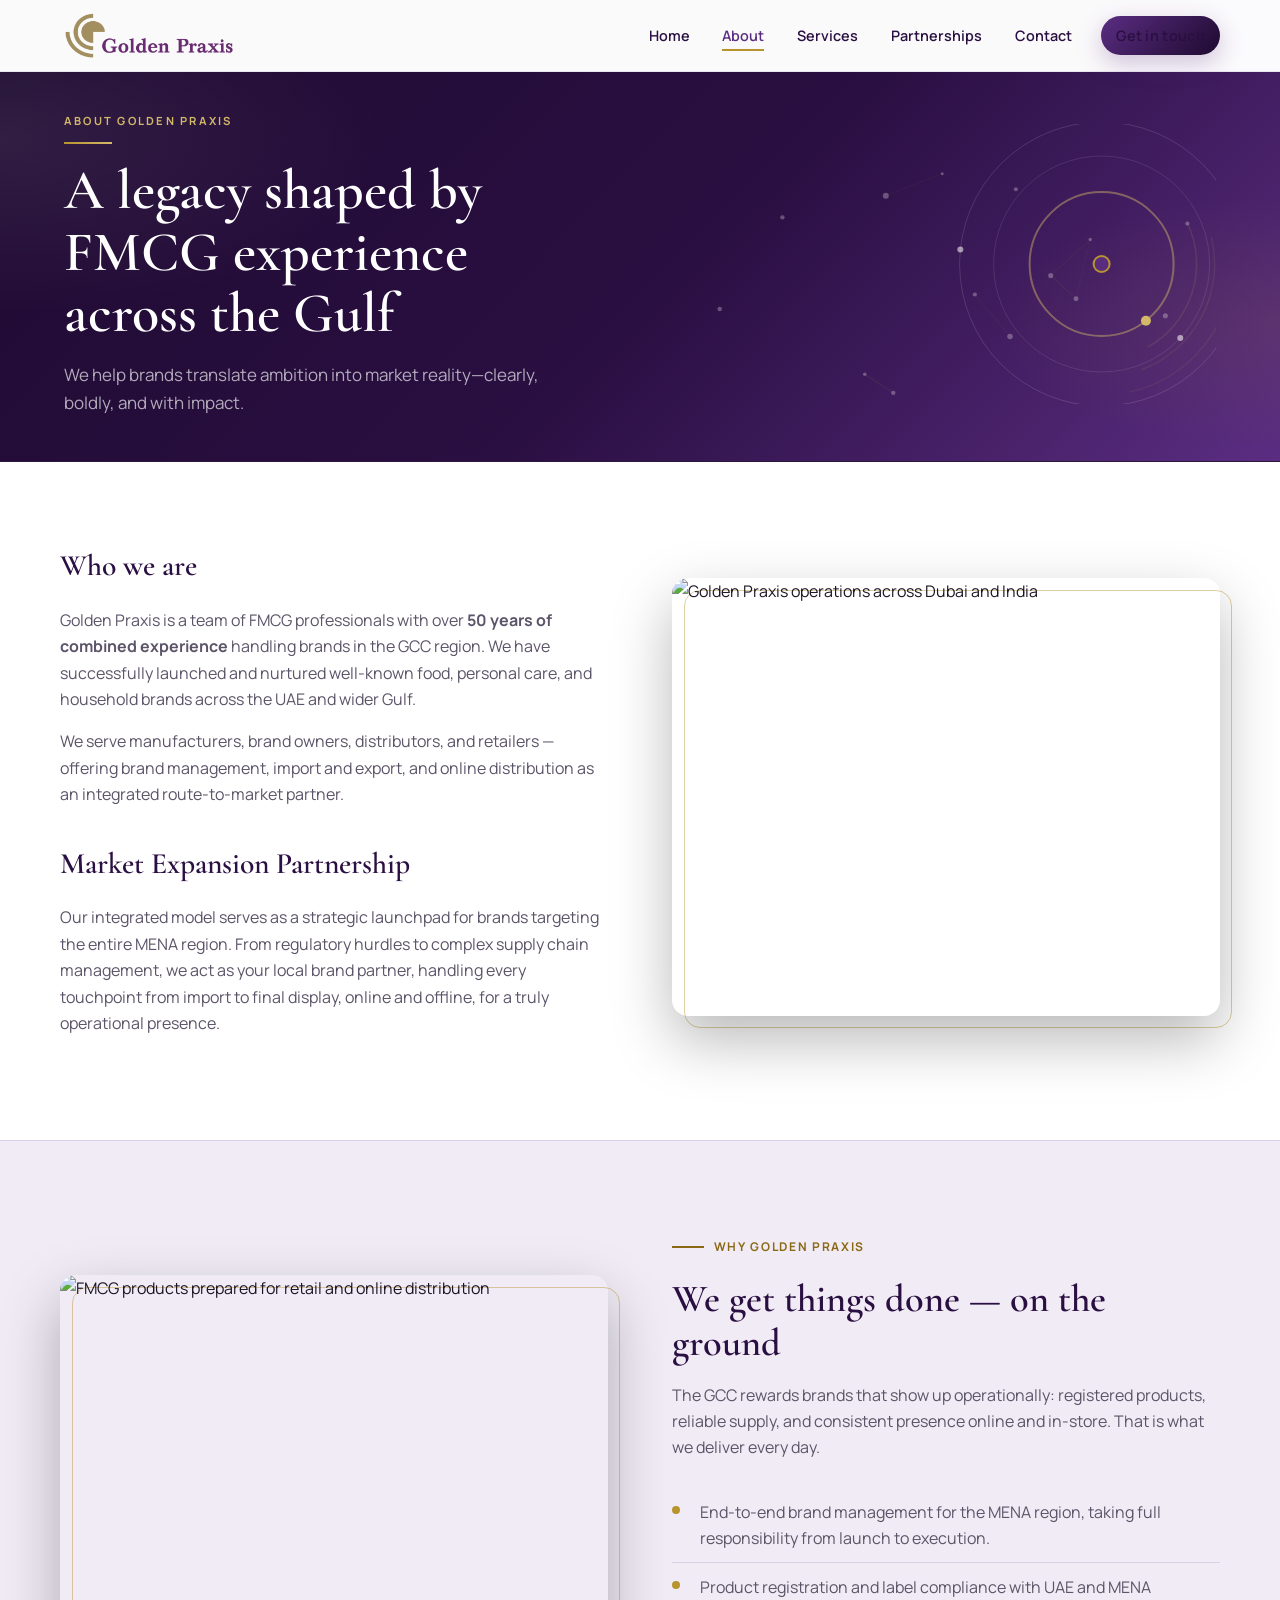
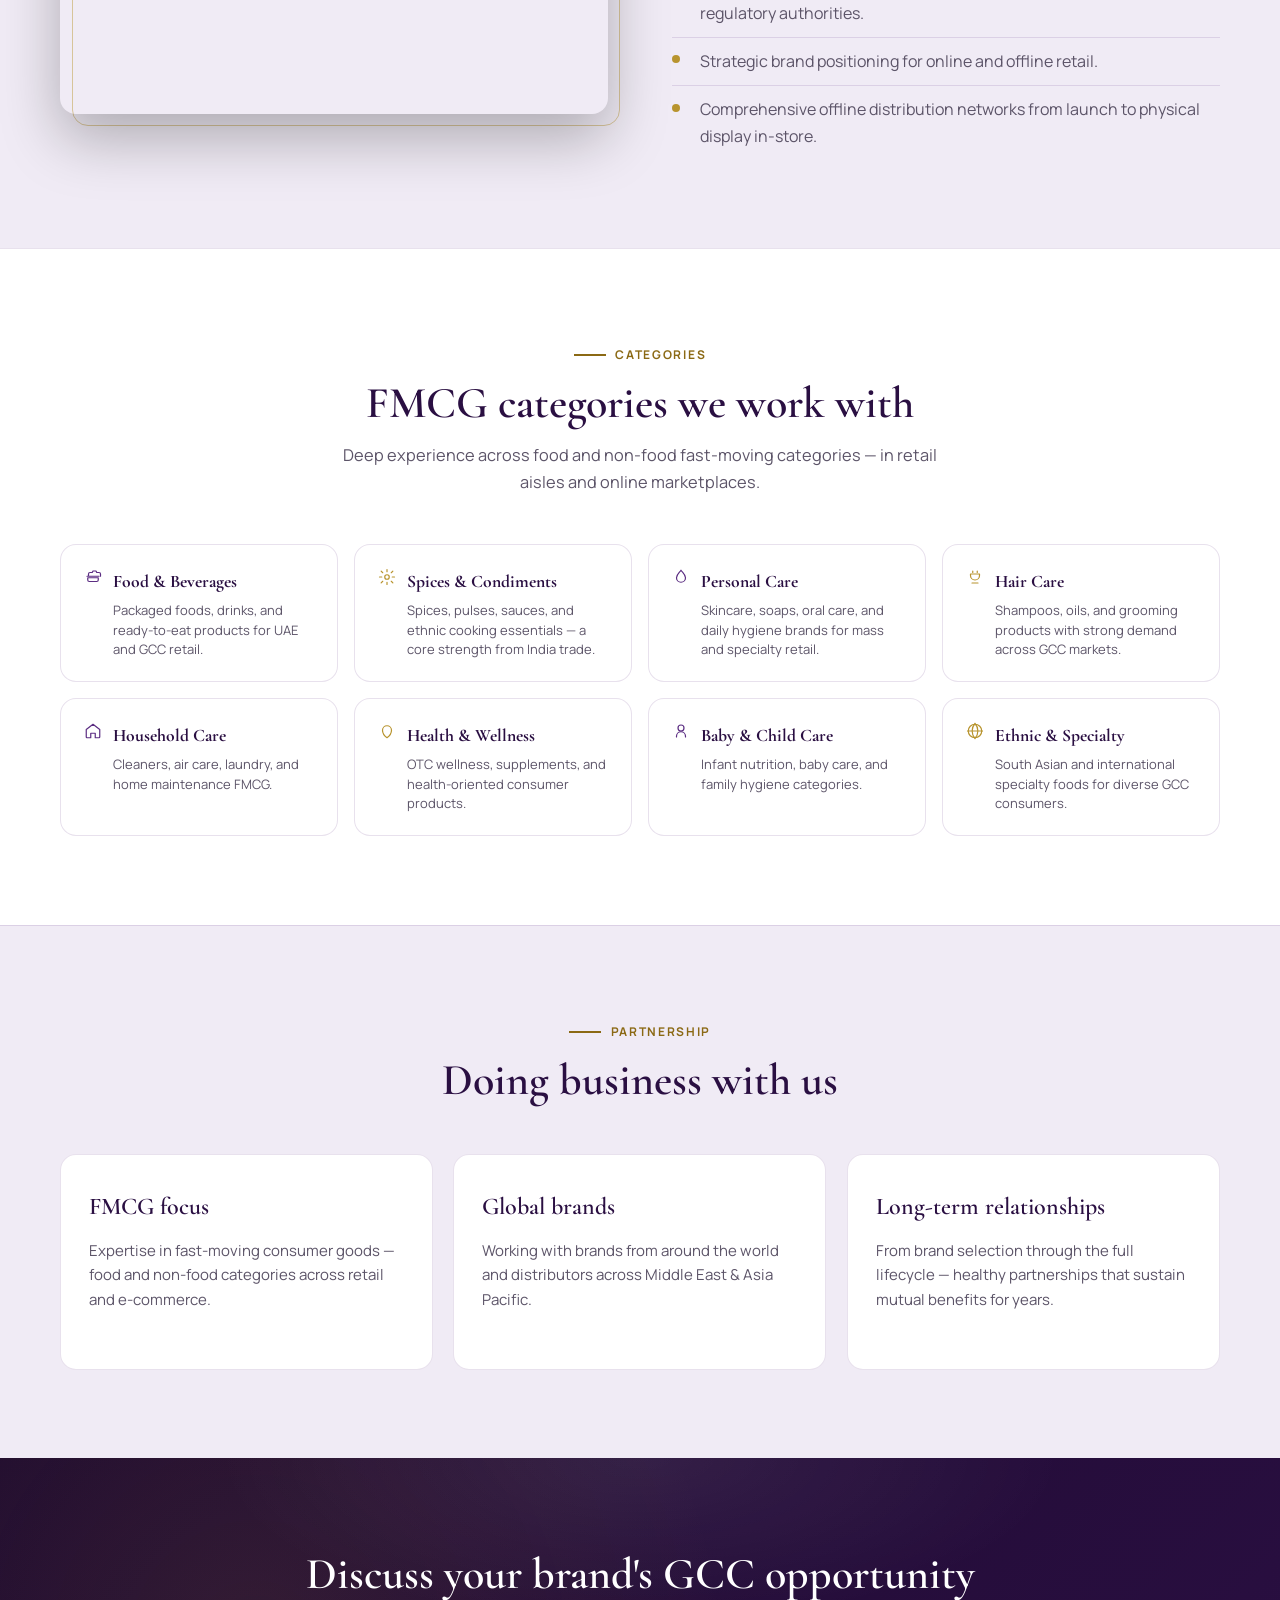
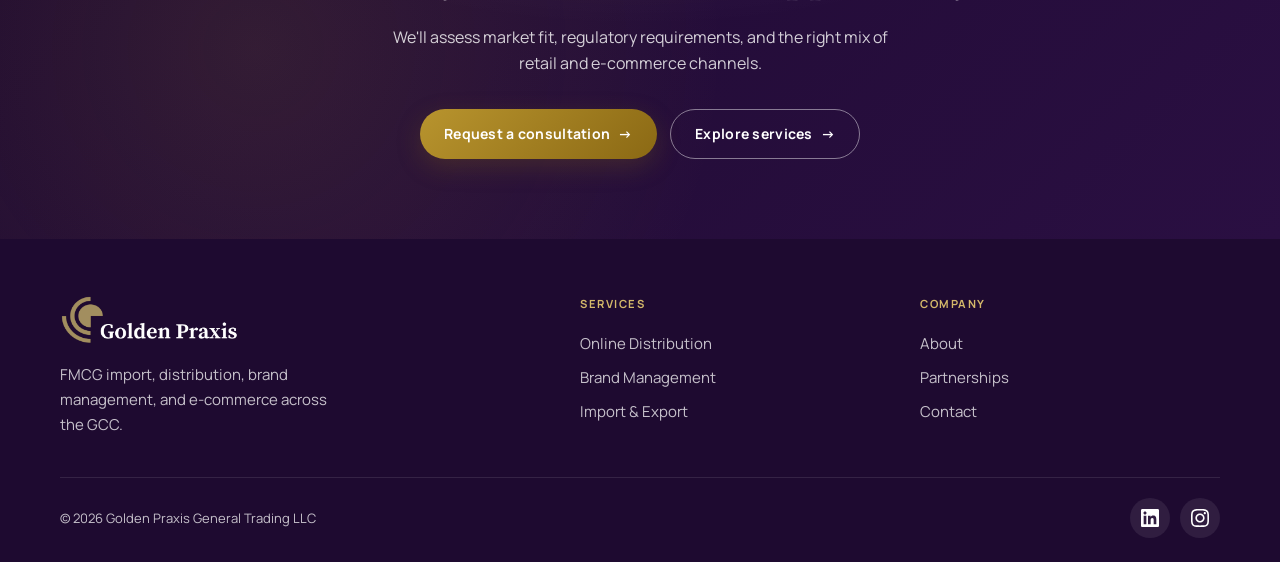
==== about.html @ ef200c8b "Initial commit" ====
<!DOCTYPE html>
<html lang="en">
<head>
  <meta charset="UTF-8">
  <meta name="viewport" content="width=device-width, initial-scale=1.0">
  <title>About | Golden Praxis Trading LLC</title>
  <meta name="description" content="Golden Praxis — 50+ years in GCC FMCG. Brand launches, distribution, and e-commerce from Dubai and Kozhikode, India.">
  <link rel="stylesheet" href="css/styles.css">
</head>
<body>

  <!-- ── Page loader ── -->
  <div id="page-loader" aria-hidden="true">
    <div class="loader-inner">
      <img src="images/solo-logo.png" alt="">
      <div class="loader-ring"></div>
      <div class="loader-ring-outer"></div>
    </div>
  </div>
  <a class="skip-link" href="#main">Skip to content</a>

  <header class="site-header">
    <div class="container header-inner">
      <a class="logo" href="index.html"><img src="images/logo-original.png" onerror="this.src='images/logo.svg'" alt="Golden Praxis" height="44" style="width:auto"></a>
      <button class="nav-toggle" aria-label="Open menu" aria-expanded="false"><span></span><span></span><span></span></button>
      <nav class="main-nav" aria-label="Main navigation">
        <ul>
          <li><a href="index.html">Home</a></li>
          <li><a href="about.html" class="active">About</a></li>
          <li class="nav-item has-dropdown">
            <a href="services.html">Services</a>
            <div class="dropdown">
              <a href="services.html#online-distribution">Online Distribution</a>
              <a href="services.html#brand-management">Brand Management</a>
              <a href="services.html#import-export">Import &amp; Export</a>
            </div>
          </li>
          <li><a href="partnerships.html">Partnerships</a></li>
          <li><a href="contact.html">Contact</a></li>
          <li class="header-cta"><a class="btn btn-primary btn-sm btn-arrow" href="contact.html">Get in touch</a></li>
        </ul>
      </nav>
    </div>
  </header>

  <main id="main">

    <!-- ── Page hero ── -->
    <section class="page-hero">
      <div class="page-hero-bg" aria-hidden="true"></div>
      <div class="page-hero-grid container">
        <div class="page-hero-inner">
          <span class="page-hero-label">About Golden Praxis</span>
          <h1>A legacy shaped by FMCG experience across the Gulf</h1>
          <p>We help brands translate ambition into market reality—clearly, boldly, and with impact.</p>
        </div>
        <div class="page-hero-visual" aria-hidden="true">
          <canvas class="page-hero-canvas" data-page-hero-canvas></canvas>
        </div>
      </div>
    </section>

    <!-- ── Who we are ── -->
    <section class="section-surface">
      <div class="container split">
        <div class="prose reveal">
          <h2>Who we are</h2>
          <p>Golden Praxis is a team of FMCG professionals with over <strong>50 years of combined experience</strong> handling brands in the GCC region. We have successfully launched and nurtured well-known food, personal care, and household brands across the UAE and wider Gulf.</p>
          <p>We serve manufacturers, brand owners, distributors, and retailers — offering brand management, import and export, and online distribution as an integrated route-to-market partner.</p>
          <h2>Market Expansion Partnership</h2>
          <p>Our integrated model serves as a strategic launchpad for brands targeting the entire MENA region. From regulatory hurdles to complex supply chain management, we act as your local brand partner, handling every touchpoint from import to final display, online and offline, for a truly operational presence.</p>
        </div>
        <div class="feature-visual reveal reveal-delay-1">
          <img src="https://images.unsplash.com/photo-1497366216548-37526070297c?w=900&q=80" alt="Golden Praxis operations across Dubai and India">
        </div>
      </div>
    </section>

    <!-- ── Why us ── -->
    <section class="section-muted">
      <div class="container split">
        <div class="feature-visual reveal">
          <img src="https://images.unsplash.com/photo-1553413077-190dd305871c?w=900&q=80" alt="FMCG products prepared for retail and online distribution">
        </div>
        <div class="reveal reveal-delay-1">
          <span class="eyebrow">Why Golden Praxis</span>
          <h2 class="section-title-inline">We get things done — on the ground</h2>
          <p class="section-lead">The GCC rewards brands that show up operationally: registered products, reliable supply, and consistent presence online and in-store. That is what we deliver every day.</p>
          <ul class="feature-list">
            <li>End-to-end brand management for the MENA region, taking full responsibility from launch to execution.</li>
            <li>Product registration and label compliance with UAE and MENA regulatory authorities.</li>
            <li>Strategic brand positioning for online and offline retail.</li>
            <li>Comprehensive offline distribution networks from launch to physical display in-store.</li>
          </ul>
        </div>
      </div>
    </section>

    <!-- ── Categories ── -->
    <section class="section-surface">
      <div class="container">
        <div class="section-head centered reveal">
          <span class="eyebrow">Categories</span>
          <h2>FMCG categories we work with</h2>
          <p>Deep experience across food and non-food fast-moving categories — in retail aisles and online marketplaces.</p>
        </div>
        <div class="categories-grid">
          <article class="category-card reveal reveal-delay-1">
            <div class="category-icon" aria-hidden="true">
              <svg viewBox="0 0 24 24"><path d="M4 11h16M6 11V8a2 2 0 012-2h3l1-2h4l1 2h3a2 2 0 012 2v3M7 18h10a2 2 0 002-2v-3H5v3a2 2 0 002 2z"/></svg>
            </div>
            <h3>Food &amp; Beverages</h3>
            <p>Packaged foods, drinks, and ready-to-eat products for UAE and GCC retail.</p>
          </article>
          <article class="category-card reveal reveal-delay-1">
            <div class="category-icon" aria-hidden="true">
              <svg viewBox="0 0 24 24"><circle cx="12" cy="12" r="3"/><path d="M12 2v3M12 19v3M4.2 4.2l2.1 2.1M17.7 17.7l2.1 2.1M2 12h3M19 12h3M4.2 19.8l2.1-2.1M17.7 6.3l2.1-2.1"/></svg>
            </div>
            <h3>Spices &amp; Condiments</h3>
            <p>Spices, pulses, sauces, and ethnic cooking essentials — a core strength from India trade.</p>
          </article>
          <article class="category-card reveal reveal-delay-2">
            <div class="category-icon" aria-hidden="true">
              <svg viewBox="0 0 24 24"><path d="M12 3c-3 4-6 6-6 10a6 6 0 0012 0c0-4-3-6-6-10z"/></svg>
            </div>
            <h3>Personal Care</h3>
            <p>Skincare, soaps, oral care, and daily hygiene brands for mass and specialty retail.</p>
          </article>
          <article class="category-card reveal reveal-delay-2">
            <div class="category-icon" aria-hidden="true">
              <svg viewBox="0 0 24 24"><path d="M6 8h12v2a6 6 0 01-12 0V8zM9 6V4M15 6V4M8 20h8"/></svg>
            </div>
            <h3>Hair Care</h3>
            <p>Shampoos, oils, and grooming products with strong demand across GCC markets.</p>
          </article>
          <article class="category-card reveal reveal-delay-3">
            <div class="category-icon" aria-hidden="true">
              <svg viewBox="0 0 24 24"><path d="M3 10l9-7 9 7v10a1 1 0 01-1 1h-5v-6H9v6H4a1 1 0 01-1-1V10z"/></svg>
            </div>
            <h3>Household Care</h3>
            <p>Cleaners, air care, laundry, and home maintenance FMCG.</p>
          </article>
          <article class="category-card reveal reveal-delay-3">
            <div class="category-icon" aria-hidden="true">
              <svg viewBox="0 0 24 24"><path d="M12 21s-6-4.35-6-10a6 6 0 1112 0c0 5.65-6 10-6 10z"/></svg>
            </div>
            <h3>Health &amp; Wellness</h3>
            <p>OTC wellness, supplements, and health-oriented consumer products.</p>
          </article>
          <article class="category-card reveal">
            <div class="category-icon" aria-hidden="true">
              <svg viewBox="0 0 24 24"><circle cx="12" cy="8" r="4"/><path d="M6 20v-1a6 6 0 0112 0v1"/></svg>
            </div>
            <h3>Baby &amp; Child Care</h3>
            <p>Infant nutrition, baby care, and family hygiene categories.</p>
          </article>
          <article class="category-card reveal">
            <div class="category-icon" aria-hidden="true">
              <svg viewBox="0 0 24 24"><circle cx="12" cy="12" r="9"/><path d="M2 12h20M12 2a15 15 0 010 20M12 2a15 15 0 000 20"/></svg>
            </div>
            <h3>Ethnic &amp; Specialty</h3>
            <p>South Asian and international specialty foods for diverse GCC consumers.</p>
          </article>
        </div>
      </div>
    </section>

    <!-- ── Doing business with us ── -->
    <section class="section-muted">
      <div class="container">
        <div class="section-head centered reveal">
          <span class="eyebrow">Partnership</span>
          <h2>Doing business with us</h2>
        </div>
        <div class="services-grid">
          <article class="service-card reveal reveal-delay-1">
            <h3>FMCG focus</h3>
            <p>Expertise in fast-moving consumer goods — food and non-food categories across retail and e-commerce.</p>
          </article>
          <article class="service-card reveal reveal-delay-2">
            <h3>Global brands</h3>
            <p>Working with brands from around the world and distributors across Middle East &amp; Asia Pacific.</p>
          </article>
          <article class="service-card reveal reveal-delay-3">
            <h3>Long-term relationships</h3>
            <p>From brand selection through the full lifecycle — healthy partnerships that sustain mutual benefits for years.</p>
          </article>
        </div>
      </div>
    </section>

    <!-- ── CTA ── -->
    <section class="cta-band">
      <div class="container">
        <h2 class="reveal">Discuss your brand's GCC opportunity</h2>
        <p class="reveal reveal-delay-1">We'll assess market fit, regulatory requirements, and the right mix of retail and e-commerce channels.</p>
        <div class="cta-actions reveal reveal-delay-2">
          <a class="btn btn-gold btn-arrow" href="contact.html">Request a consultation</a>
          <a class="btn btn-outline-light btn-arrow" href="services.html">Explore services</a>
        </div>
      </div>
    </section>

  </main>

  <footer class="site-footer">
    <div class="container">
      <div class="footer-grid">
        <div class="footer-brand">
          <a class="logo" href="index.html"><img src="images/logo-original-2.png" alt="Golden Praxis" style="height:52px;width:auto"></a>
          <p>FMCG import, distribution, brand management, and e-commerce across the GCC.</p>
        </div>
        <div>
          <h4>Services</h4>
          <ul>
            <li><a href="services.html#online-distribution">Online Distribution</a></li>
            <li><a href="services.html#brand-management">Brand Management</a></li>
            <li><a href="services.html#import-export">Import &amp; Export</a></li>
          </ul>
        </div>
        <div>
          <h4>Company</h4>
          <ul>
            <li><a href="about.html">About</a></li>
            <li><a href="partnerships.html">Partnerships</a></li>
            <li><a href="contact.html">Contact</a></li>
          </ul>
        </div>
      </div>
      <div class="footer-bottom">
        <span>© 2026 Golden Praxis General Trading LLC</span>
        <div class="social-icons">
          <a href="https://www.linkedin.com/company/golden-praxis/ " target="_blank" rel="noopener noreferrer" aria-label="LinkedIn"><svg viewBox="0 0 24 24" aria-hidden="true"><path d="M20.447 20.452h-3.554v-5.569c0-1.328-.027-3.037-1.852-3.037-1.853 0-2.136 1.445-2.136 2.939v5.667H9.351V9h3.414v1.561h.046c.477-.9 1.637-1.85 3.37-1.85 3.601 0 4.267 2.37 4.267 5.455v6.286zM5.337 7.433c-1.144 0-2.063-.926-2.063-2.065 0-1.138.92-2.063 2.063-2.063 1.14 0 2.064.925 2.064 2.063 0 1.139-.925 2.065-2.064 2.065zm1.782 13.019H3.555V9h3.564v11.452zM22.225 0H1.771C.792 0 0 .774 0 1.729v20.542C0 23.227.792 24 1.771 24h20.451C23.2 24 24 23.227 24 22.271V1.729C24 .774 23.2 0 22.222 0h.003z"/></svg></a>
          <a href="https://www.instagram.com/goldenpraxisuae/" target="_blank" rel="noopener noreferrer" aria-label="Instagram"><svg viewBox="0 0 24 24" aria-hidden="true"><path d="M12 2.163c3.204 0 3.584.012 4.85.07 3.252.148 4.771 1.691 4.919 4.919.058 1.265.069 1.645.069 4.849 0 3.205-.012 3.584-.069 4.849-.149 3.225-1.664 4.771-4.919 4.919-1.266.058-1.644.07-4.85.07-3.204 0-3.584-.012-4.849-.07-3.26-.149-4.771-1.699-4.919-4.92-.058-1.265-.07-1.644-.07-4.849 0-3.204.013-3.583.07-4.849.149-3.227 1.664-4.771 4.919-4.919 1.266-.057 1.645-.069 4.849-.069zm0-2.163c-3.259 0-3.667.014-4.947.072-4.358.2-6.78 2.618-6.98 6.98-.059 1.281-.073 1.689-.073 4.948 0 3.259.014 3.668.072 4.948.2 4.358 2.618 6.78 6.98 6.98 1.281.058 1.689.072 4.948.072 3.259 0 3.668-.014 4.948-.072 4.354-.2 6.782-2.618 6.979-6.98.059-1.28.073-1.689.073-4.948 0-3.259-.014-3.667-.072-4.947-.196-4.354-2.617-6.78-6.979-6.98-1.281-.059-1.69-.073-4.949-.073zm0 5.838c-3.403 0-6.162 2.759-6.162 6.162s2.759 6.163 6.162 6.163 6.162-2.759 6.162-6.163c0-3.403-2.759-6.162-6.162-6.162zm0 10.162c-2.209 0-4-1.79-4-4 0-2.209 1.791-4 4-4s4 1.791 4 4c0 2.21-1.791 4-4 4zm6.406-11.845c-.796 0-1.441.645-1.441 1.44s.645 1.44 1.441 1.44c.795 0 1.439-.645 1.439-1.44s-.644-1.44-1.439-1.44z"/></svg></a>
        </div>
      </div>
    </div>
  </footer>

  <a class="fab-top" href="#" aria-label="Back to top">↑</a>
  <script src="js/main.js"></script>
  <script src="js/page-hero-canvas.js"></script>
  <script src="js/scroll-fx.js"></script>
  <script>
    window.addEventListener("load", function () {
      document.getElementById("page-loader").classList.add("loaded");
    });
  </script>
</body>
</html>
---- css/styles.css ----
@import url("https://fonts.googleapis.com/css2?family=Cormorant+Garamond:ital,wght@0,500;0,600;0,700;1,500&family=Manrope:wght@400;500;600;700&display=swap");

/* ── Page loader ── */
#page-loader {
  position: fixed;
  inset: 0;
  z-index: 9999;
  background: var(--purple-deep, #1e0a30);
  display: flex;
  align-items: center;
  justify-content: center;
  transition: opacity 0.45s ease, visibility 0.45s ease;
}

#page-loader.loaded {
  opacity: 0;
  visibility: hidden;
  pointer-events: none;
}

.loader-inner {
  position: relative;
  width: 96px;
  height: 96px;
  display: flex;
  align-items: center;
  justify-content: center;
}

.loader-inner img {
  width: 52px;
  height: 52px;
  object-fit: contain;
}

.loader-ring {
  position: absolute;
  inset: 0;
  border-radius: 50%;
  border: 2.5px solid transparent;
  border-top-color: #d4b86a;
  border-right-color: rgba(212, 184, 106, 0.35);
  animation: loader-spin 0.9s linear infinite;
}

.loader-ring-outer {
  position: absolute;
  inset: -10px;
  border-radius: 50%;
  border: 1.5px solid transparent;
  border-top-color: rgba(212, 184, 106, 0.25);
  animation: loader-spin 1.6s linear infinite reverse;
}

@keyframes loader-spin {
  to { transform: rotate(360deg); }
}

@media (prefers-reduced-motion: reduce) {
  .loader-ring,
  .loader-ring-outer { animation: none; }
}

:root {
  --purple-deep: #1e0a30;
  --purple-dark: #2a0f42;
  --purple: #5b2d82;
  --purple-mid: #72499a;
  --purple-soft: #9b7bb8;
  --purple-muted: #ebe4f2;
  --gold-dark: #8b6914;
  --gold: #b8942e;
  --gold-light: #d4b86a;
  --gold-pale: #f5ecd4;
  --surface: #ffffff;
  --surface-muted: #f0ebf5;
  --surface-soft: #faf8fc;
  --ink: #1c1524;
  --ink-muted: #5c5468;
  --white: #ffffff;
  --on-dark: rgba(255, 255, 255, 0.92);
  --on-dark-muted: rgba(255, 255, 255, 0.65);
  --border: rgba(91, 45, 130, 0.14);
  --border-dark: rgba(255, 255, 255, 0.1);
  --shadow: 0 24px 60px rgba(0, 0, 0, 0.28);
  --shadow-soft: 0 8px 30px rgba(0, 0, 0, 0.12);
  --radius: 16px;
  --radius-sm: 10px;
  --max: 1160px;
  --font-body: "Manrope", system-ui, sans-serif;
  --font-display: "Cormorant Garamond", Georgia, serif;
  --ease: cubic-bezier(0.22, 1, 0.36, 1);
  --header-h: 72px;
}

*,
*::before,
*::after {
  box-sizing: border-box;
}

html {
  scroll-behavior: smooth;
  overflow-x: hidden;
}

body {
  margin: 0;
  font-family: var(--font-body);
  color: var(--on-dark);
  line-height: 1.65;
  background: var(--purple-deep);
  -webkit-font-smoothing: antialiased;
  overflow-x: hidden;
}

img {
  max-width: 100%;
  display: block;
}

a {
  color: inherit;
  text-decoration: none;
}

.container {
  width: min(100% - 2.5rem, var(--max));
  margin-inline: auto;
}

.skip-link {
  position: absolute;
  left: -9999px;
  top: 0;
  background: var(--purple);
  color: var(--white);
  padding: 0.75rem 1rem;
  z-index: 9999;
}

.skip-link:focus {
  left: 1rem;
  top: 1rem;
}

/* ── Header — solid white at top, frosted glass once scrolled ── */
.site-header {
  position: fixed;
  top: 0;
  left: 0;
  right: 0;
  z-index: 200;
  height: var(--header-h);
  background: rgba(255, 255, 255, 0.98);
  border-bottom: 1px solid rgba(91, 45, 130, 0.1);
  transition: background 0.4s var(--ease), box-shadow 0.4s var(--ease),
              backdrop-filter 0.4s var(--ease), border-color 0.4s;
}

.site-header.scrolled {
  background: rgba(255, 255, 255, 0.62);
  backdrop-filter: blur(22px);
  -webkit-backdrop-filter: blur(22px);
  box-shadow: 0 4px 28px rgba(30, 10, 48, 0.07);
  border-bottom-color: rgba(91, 45, 130, 0.13);
}

.header-inner {
  height: 100%;
  display: flex;
  align-items: center;
  justify-content: space-between;
  gap: 1rem;
}

.logo img {
  height: 100px;
  width: auto;
  display: block;
  object-fit: contain;
}

.nav-toggle {
  display: none;
  background: none;
  border: none;
  cursor: pointer;
  padding: 0.5rem;
  color: var(--purple-dark);
}

.nav-toggle span {
  display: block;
  width: 22px;
  height: 2px;
  background: currentColor;
  margin: 5px 0;
  transition: transform 0.3s var(--ease), opacity 0.3s;
}

.main-nav ul {
  list-style: none;
  margin: 0;
  padding: 0;
  display: flex;
  align-items: center;
  gap: 0.15rem;
}

.main-nav a {
  display: block;
  padding: 0.5rem 0.95rem;
  font-size: 0.9rem;
  font-weight: 600;
  color: var(--purple-dark);
  position: relative;
  transition: color 0.25s;
}

.main-nav a::after {
  content: "";
  position: absolute;
  left: 0.95rem;
  right: 0.95rem;
  bottom: 0.25rem;
  height: 2px;
  background: var(--gold);
  transform: scaleX(0);
  transform-origin: left;
  transition: transform 0.35s var(--ease);
}

.main-nav a:hover,
.main-nav a.active {
  color: var(--purple);
}

.main-nav a:hover::after,
.main-nav a.active::after {
  transform: scaleX(1);
}

.nav-item {
  position: relative;
}

.nav-item.has-dropdown > a::after {
  display: none;
}

.dropdown {
  position: absolute;
  top: calc(100% + 8px);
  left: 0;
  min-width: 220px;
  background: var(--purple-dark);
  border: 1px solid var(--border-dark);
  border-radius: var(--radius-sm);
  box-shadow: var(--shadow);
  padding: 0.5rem;
  opacity: 0;
  visibility: hidden;
  transform: translateY(8px);
  transition: opacity 0.3s var(--ease), transform 0.3s var(--ease), visibility 0.3s;
}

.nav-item:hover .dropdown,
.nav-item:focus-within .dropdown {
  opacity: 1;
  visibility: visible;
  transform: translateY(0);
}

.dropdown a {
  border-radius: 8px;
  padding: 0.65rem 0.85rem;
  color: var(--on-dark-muted);
}

.dropdown a:hover {
  color: var(--white);
  background: rgba(255, 255, 255, 0.06);
}

.dropdown a::after {
  display: none;
}

.header-cta {
  margin-left: 0.75rem;
}

/* ── Buttons ── */
.btn {
  display: inline-flex;
  align-items: center;
  justify-content: center;
  gap: 0.5rem;
  padding: 0.8rem 1.5rem;
  border-radius: 999px;
  font-family: var(--font-body);
  font-weight: 700;
  font-size: 0.875rem;
  letter-spacing: 0.02em;
  border: none;
  cursor: pointer;
  transition: transform 0.3s var(--ease), box-shadow 0.3s, background 0.3s;
}

.btn:hover {
  transform: translateY(-2px);
}

.btn-primary {
  background: linear-gradient(135deg, var(--purple) 0%, var(--purple-deep) 100%);
  color: var(--white);
  box-shadow: 0 8px 24px rgba(91, 45, 130, 0.28);
}

.btn-primary:hover {
  box-shadow: 0 12px 32px rgba(91, 45, 130, 0.35);
  color: var(--white);
}

.btn-outline {
  background: transparent;
  color: var(--white);
  border: 1.5px solid rgba(255, 255, 255, 0.35);
}

.btn-outline:hover {
  border-color: var(--gold-light);
  color: var(--gold-light);
  background: rgba(255, 255, 255, 0.06);
}

.btn-gold {
  background: linear-gradient(135deg, var(--gold) 0%, var(--gold-dark) 100%);
  color: var(--white);
  box-shadow: 0 8px 24px rgba(139, 105, 20, 0.25);
}

.btn-gold:hover {
  color: var(--white);
}

.btn-outline-light {
  background: transparent;
  color: var(--white);
  border: 1.5px solid rgba(255, 255, 255, 0.45);
}

.btn-outline-light:hover {
  background: rgba(255, 255, 255, 0.1);
  border-color: var(--gold-light);
  color: var(--gold-light);
}

.btn-sm {
  padding: 0.55rem 1.15rem;
  font-size: 0.8125rem;
}

.btn-arrow::after {
  content: "→";
  transition: transform 0.3s var(--ease);
}

.btn:hover.btn-arrow::after {
  transform: translateX(4px);
}

/* ── Hero ── */
.hero {
  position: relative;
  overflow: hidden;
  display: flex;
  align-items: center;
  min-height: auto;
  padding: calc(var(--header-h) + 3rem) 0 4.5rem;
}

.hero-bg {
  position: absolute;
  inset: 0;
  background:
    radial-gradient(ellipse 55% 45% at 92% 12%, rgba(255, 255, 255, 0.06), transparent 52%),
    radial-gradient(ellipse 40% 35% at 6% 92%, rgba(184, 148, 46, 0.07), transparent 48%),
    linear-gradient(
      100deg,
      var(--purple-deep) 0%,
      var(--purple-deep) 36%,
      var(--purple-dark) 48%,
      var(--purple-dark) 62%,
      var(--purple) 100%
    );
  z-index: 0;
}

.hero-bg::after {
  content: "";
  position: absolute;
  inset: 0;
  background: linear-gradient(
    100deg,
    transparent 0%,
    transparent 32%,
    rgba(30, 10, 48, 0.35) 42%,
    rgba(42, 15, 66, 0.12) 52%,
    transparent 62%
  );
  pointer-events: none;
}

/* ── Soft white blend at hero top (matches white header) ── */
.hero::before {
  content: "";
  position: absolute;
  top: 0;
  left: 0;
  right: 0;
  height: calc(var(--header-h) + 40px);
  background: linear-gradient(
    to bottom,
    rgba(255, 255, 255, 0.22) 0%,
    transparent 100%
  );
  z-index: 4;
  pointer-events: none;
}

.hero-media {
  position: absolute;
  top: 50%;
  right: 0;
  transform: translateY(-50%);
  width: min(58vw, 820px);
  /* 4:3 ratio — change to 16/9 if you switch to widescreen footage */
  aspect-ratio: 4 / 3;
  z-index: 1;
  overflow: hidden;
  border-radius: 0;
  -webkit-mask-image: linear-gradient(
    to right,
    transparent 0%,
    rgba(0, 0, 0, 0.08) 10%,
    rgba(0, 0, 0, 0.45) 22%,
    rgba(0, 0, 0, 0.82) 34%,
    black 46%
  );
  mask-image: linear-gradient(
    to right,
    transparent 0%,
    rgba(0, 0, 0, 0.08) 10%,
    rgba(0, 0, 0, 0.45) 22%,
    rgba(0, 0, 0, 0.82) 34%,
    black 46%
  );
}

.hero-media img,
.hero-media video {
  width: 100%;
  height: 100%;
  object-fit: cover;
  object-position: center center;
  display: block;
}

.hero-media-fade {
  position: absolute;
  inset: 0;
  background:
    linear-gradient(
      115deg,
      var(--purple-deep) 0%,
      rgba(42, 15, 66, 0.55) 18%,
      rgba(58, 24, 88, 0.28) 38%,
      rgba(91, 45, 130, 0.1) 58%,
      transparent 78%
    );
  pointer-events: none;
}

.hero-body {
  position: relative;
  z-index: 2;
  min-height: auto;
  display: flex;
  align-items: center;
  max-width: min(50%, 580px);
  padding: 0 clamp(1.25rem, 5vw, 4.5rem);
}

.hero-content .hero-experience { animation-delay: 0.08s; }
.hero-content .hero-experience-sub { animation-delay: 0.18s; }
.hero-content h1 { animation-delay: 0.28s; }
.hero-content .hero-lead { animation-delay: 0.38s; }
.hero-content .hero-actions { animation-delay: 0.48s; }

.hero-experience {
  font-family: var(--font-display);
  font-weight: 600;
  line-height: 1.1;
  color: var(--white);
  margin: 0 0 0.65rem;
  letter-spacing: -0.02em;
}

.hero-experience-num {
  font-size: clamp(2.5rem, 5.5vw, 4rem);
  color: var(--gold-light);
  font-weight: 700;
}

.hero-experience-text {
  font-size: clamp(1.65rem, 3.5vw, 2.5rem);
  font-weight: 600;
  color: var(--white);
}

.hero-experience-sub {
  font-size: clamp(0.75rem, 1.5vw, 0.875rem);
  font-weight: 700;
  letter-spacing: 0.14em;
  text-transform: uppercase;
  color: var(--gold-light);
  margin: 0 0 1.5rem;
  opacity: 0.9;
}

.hero-content > * {
  opacity: 0;
  transform: translateY(24px);
  animation: rise 0.9s var(--ease) forwards;
}

@keyframes rise {
  to {
    opacity: 1;
    transform: translateY(0);
  }
}

.eyebrow {
  display: inline-flex;
  align-items: center;
  gap: 0.6rem;
  font-size: 0.75rem;
  font-weight: 700;
  letter-spacing: 0.14em;
  text-transform: uppercase;
  color: var(--gold-light);
  margin-bottom: 1.25rem;
}

.eyebrow::before {
  content: "";
  width: 32px;
  height: 2px;
  background: var(--gold);
}

.hero h1 {
  font-family: var(--font-display);
  font-size: clamp(1.75rem, 3.5vw, 2.5rem);
  font-weight: 600;
  line-height: 1.15;
  margin: 0 0 1.25rem;
  color: rgba(255, 255, 255, 0.92);
}

.hero h1 em {
  font-style: italic;
  color: var(--gold-light);
}

.hero-lead {
  font-size: 1.0625rem;
  color: var(--on-dark-muted);
  max-width: 32rem;
  margin-bottom: 2rem;
}

.hero-actions {
  display: flex;
  flex-wrap: wrap;
  gap: 0.85rem;
  margin-bottom: 0;
}

.hero-tags {
  display: flex;
  flex-wrap: wrap;
  gap: 0.5rem;
}

.tag {
  font-size: 0.75rem;
  font-weight: 600;
  padding: 0.4rem 0.85rem;
  border-radius: 999px;
  background: rgba(255, 255, 255, 0.08);
  border: 1px solid var(--border-dark);
  color: var(--on-dark);
}

/* ── Sections ── */
section {
  padding: 5.5rem 0;
}

.section-head {
  max-width: 640px;
  margin-bottom: 3rem;
}

.section-head.centered {
  margin-inline: auto;
  text-align: center;
}

.section-head .eyebrow {
  margin-bottom: 0.85rem;
}

.section-head h2 {
  font-family: var(--font-display);
  font-size: clamp(2rem, 3.5vw, 2.75rem);
  font-weight: 600;
  line-height: 1.15;
  margin: 0 0 0.85rem;
  color: var(--purple-dark);
}

.section-head p {
  margin: 0;
  color: var(--ink-muted);
  font-size: 1.02rem;
}

/* ── Section surfaces ── */
.section-surface {
  background: var(--surface);
  color: var(--ink);
  position: relative;
  z-index: 2;
}

.section-surface .section-head h2,
.section-surface .prose h2,
.section-surface h2,
.section-surface h3 {
  color: var(--purple-dark);
}

.section-surface .eyebrow {
  color: var(--gold-dark);
}

.section-surface .eyebrow::before {
  background: var(--gold-dark);
}

.section-muted {
  background: var(--surface-muted);
  color: var(--ink);
  position: relative;
  z-index: 2;
}

.section-muted .section-head h2,
.section-muted .prose h2 {
  color: var(--purple-dark);
}

.section-muted .eyebrow {
  color: var(--gold-dark);
}

.section-muted .eyebrow::before {
  background: var(--gold-dark);
}

.section-dark {
  background: var(--purple-dark);
  color: var(--on-dark);
  position: relative;
  z-index: 2;
}

.section-dark .section-head h2,
.section-dark h2,
.section-dark h3 {
  color: var(--white);
}

.section-dark .section-head p,
.section-dark p {
  color: var(--on-dark-muted);
}

.section-dark .eyebrow {
  color: var(--gold-light);
}

.page-hero + .section-surface,
.page-hero + .section-muted {
  margin-top: 0;
  padding-top: 5rem;
  border-radius: 0;
  box-shadow: none;
}

.hero + .partners-section {
  margin-top: 0;
  border-radius: 0;
  box-shadow: none;
}

.bg-white {
  background: var(--surface);
  color: var(--ink);
}

.bg-purple {
  background: var(--purple-deep);
  color: var(--white);
}

.bg-purple .section-head h2,
.bg-purple h3 {
  color: var(--white);
}

.bg-purple .section-head p {
  color: rgba(255, 255, 255, 0.75);
}

/* ── Reveal animations ── */
.reveal {
  opacity: 0;
  transform: translateY(28px);
  transition: opacity 0.75s var(--ease), transform 0.75s var(--ease);
}

.reveal.visible {
  opacity: 1;
  transform: translateY(0);
}

.reveal-delay-1 { transition-delay: 0.08s; }
.reveal-delay-2 { transition-delay: 0.16s; }
.reveal-delay-3 { transition-delay: 0.24s; }

/* ── Service cards ── */
.services-grid {
  display: grid;
  grid-template-columns: repeat(3, 1fr);
  gap: 1.25rem;
}

.service-card {
  background: var(--surface);
  border-radius: var(--radius);
  padding: 2rem 1.75rem;
  border: 1px solid var(--border);
  position: relative;
  overflow: hidden;
  transition: transform 0.4s var(--ease), box-shadow 0.4s, border-color 0.4s;
}

.service-card::before {
  content: "";
  position: absolute;
  top: 0;
  left: 0;
  right: 0;
  height: 3px;
  background: linear-gradient(90deg, var(--gold), var(--purple));
  transform: scaleX(0);
  transform-origin: left;
  transition: transform 0.45s var(--ease);
}

.service-card:hover {
  transform: translateY(-6px);
  box-shadow: var(--shadow);
  border-color: rgba(184, 148, 46, 0.35);
}

.service-card:hover::before {
  transform: scaleX(1);
}

.service-num {
  font-family: var(--font-display);
  font-size: 2.5rem;
  font-weight: 600;
  color: var(--gold-pale);
  line-height: 1;
  margin-bottom: 1rem;
  transition: color 0.4s;
}

.service-card:hover .service-num {
  color: var(--gold-light);
}

.service-card h3 {
  font-family: var(--font-display);
  font-size: 1.5rem;
  font-weight: 600;
  margin: 0 0 0.75rem;
  color: var(--purple-dark);
}

.service-card p {
  margin: 0 0 1.5rem;
  color: var(--ink-muted);
  font-size: 0.9375rem;
}

.service-link {
  font-weight: 700;
  font-size: 0.8125rem;
  letter-spacing: 0.04em;
  text-transform: uppercase;
  color: var(--purple);
  display: inline-flex;
  align-items: center;
  gap: 0.35rem;
}

.service-link span {
  transition: transform 0.3s var(--ease);
}

.service-card:hover .service-link span {
  transform: translateX(5px);
}

/* ── Brand marquee ── */
.brands-section {
  padding: 3.5rem 0;
  border-block: 1px solid var(--border);
  background: var(--surface);
  overflow: hidden;
}

.brands-label {
  text-align: center;
  font-size: 0.7rem;
  font-weight: 700;
  letter-spacing: 0.16em;
  text-transform: uppercase;
  color: var(--gold-dark);
  margin-bottom: 1.75rem;
}

.marquee {
  overflow: hidden;
  width: 100%;
  mask-image: linear-gradient(90deg, transparent, black 8%, black 92%, transparent);
  -webkit-mask-image: linear-gradient(90deg, transparent, black 8%, black 92%, transparent);
}

.marquee-track {
  display: flex;
  gap: 1rem;
  width: max-content;
  animation: marquee 40s linear infinite;
}

.marquee-track:hover {
  animation-play-state: paused;
}

@keyframes marquee {
  from { transform: translateX(0); }
  to { transform: translateX(-50%); }
}

.brand-pill {
  flex-shrink: 0;
  padding: 0.75rem 1.5rem;
  border-radius: 999px;
  border: 1px solid var(--border);
  font-weight: 600;
  font-size: 0.875rem;
  color: var(--purple-dark);
  background: var(--surface-soft);
  white-space: nowrap;
  transition: border-color 0.3s, background 0.3s;
}

.brand-pill:hover {
  border-color: var(--gold);
  background: var(--gold-pale);
}

/* ── Brand logo marquee strip ── */
.brand-logo-strip {
  padding-bottom: 3.5rem;
}


.brand-logo-marquee {
  overflow: hidden;
  width: 100%;
  margin-top: 2rem;
  padding-block: 0.5rem;
  /* wider fade edges for image tiles */
  mask-image: linear-gradient(90deg, transparent, black 6%, black 94%, transparent);
  -webkit-mask-image: linear-gradient(90deg, transparent, black 6%, black 94%, transparent);
}

.brand-logo-track {
  display: flex;
  gap: 1.5rem;
  width: max-content;
  animation: marquee 35s linear infinite;
}

/* Image tiles inside the scrolling brand row */
.brand-logo-track .logo-tile {
  width: 170px;
  height: 96px;
  flex-shrink: 0;
  background: #ffffff;
  border: 1px solid rgba(91, 45, 130, 0.1);
  border-radius: 14px;
  box-shadow: 0 2px 12px rgba(30, 10, 48, 0.07);
  transition: box-shadow 0.3s, border-color 0.3s, transform 0.3s;
  /* no reveal animation inside the marquee */
  opacity: 1 !important;
  transform: none !important;
}

.brand-logo-track .logo-tile:hover {
  border-color: var(--gold);
  box-shadow: 0 6px 20px rgba(184, 148, 46, 0.18);
  transform: translateY(-3px) !important;
}

.brand-logo-track .logo-tile img {
  max-height: 54px;
  max-width: 130px;
  width: auto;
  height: auto;
  object-fit: contain;
}

/* Fallback text tile in marquee */
.brand-logo-track .logo-tile--fallback {
  background: var(--surface-soft);
}

/* "and many more…" tile */
.brand-logo-track .logo-tile--more {
  background: transparent;
  border: none;
  box-shadow: none;
  min-width: 160px;
}

.logo-tile-more-label {
  font-size: 0.85rem;
  font-weight: 600;
  font-style: italic;
  color: var(--purple);
  opacity: 0.75;
  white-space: nowrap;
}

.brand-logo-track .logo-tile-label {
  font-size: 0.8rem;
  font-weight: 700;
  color: var(--purple-dark);
  text-align: center;
  padding: 0 0.5rem;
  line-height: 1.3;
}

/* ── Partner logo grids (brands & platforms) ── */
.partners-section {
  padding: 4rem 0 4.5rem;
  background: var(--surface);
}

.partners-block + .partners-block {
  margin-top: 3rem;
  padding-top: 3rem;
  border-top: 1px solid var(--border);
}

.partners-block .section-head {
  margin-bottom: 2rem;
}

.logo-grid {
  display: flex;
  flex-wrap: wrap;
  justify-content: center;
  gap: 1rem;
}

.logo-grid .logo-tile {
  flex: 0 0 150px;
}

.logo-tile {
  display: flex;
  align-items: center;
  justify-content: center;
  min-height: 72px;
  padding: 1rem 1.25rem;
  background: var(--surface-soft);
  border: 1px solid var(--border);
  border-radius: var(--radius-sm);
  transition: border-color 0.3s, transform 0.35s var(--ease), box-shadow 0.35s;
}

.logo-tile:hover {
  border-color: rgba(184, 148, 46, 0.45);
  transform: translateY(-3px);
  box-shadow: var(--shadow-soft);
}

.logo-tile img {
  max-height: 54px;
  max-width: 130px;
  width: auto;
  height: auto;
  object-fit: contain;
}

/* Centre platform / brand logo grids */
.logo-grid {
  justify-content: center;
}

.logo-tile--fallback {
  background: var(--surface-muted);
}

.logo-tile-label {
  font-size: 0.75rem;
  font-weight: 700;
  text-align: center;
  color: var(--purple-dark);
  line-height: 1.3;
}

.logo-grid-note {
  grid-column: 1 / -1;
  text-align: center;
  color: var(--ink-muted);
  font-size: 0.875rem;
}

.logo-grid-note code {
  font-size: 0.8125rem;
  color: var(--purple);
}

/* ── Experience strip ── */
.experience-strip {
  background: linear-gradient(135deg, var(--purple-dark) 0%, var(--purple) 100%);
  padding: 2.75rem 0;
  position: relative;
  overflow: hidden;
}

.experience-strip::before {
  content: "";
  position: absolute;
  inset: 0;
  background: radial-gradient(ellipse 50% 100% at 0% 50%, rgba(255, 255, 255, 0.07), transparent 60%);
  pointer-events: none;
}

.experience-pillars {
  position: relative;
  z-index: 1;
  display: grid;
  grid-template-columns: repeat(3, 1fr);
  gap: 0;
}

.experience-pillar {
  padding: 2rem 2.5rem;
  border-left: 1px solid rgba(255, 255, 255, 0.12);
  display: flex;
  flex-direction: column;
  gap: 0.65rem;
}

.experience-pillar:first-child {
  border-left: none;
}

.experience-pillar i {
  font-size: 1.5rem;
  color: var(--gold-light);
}

.experience-pillar h3 {
  font-family: var(--font-display);
  font-size: clamp(1.1rem, 2vw, 1.35rem);
  font-weight: 600;
  color: var(--white);
  margin: 0;
  line-height: 1.3;
}

.experience-pillar p {
  margin: 0;
  color: var(--on-dark-muted);
  font-size: 0.9rem;
  line-height: 1.6;
}

/* ── Who we serve ── */
.audience-grid {
  display: grid;
  grid-template-columns: repeat(4, 1fr);
  gap: 1rem;
}

.audience-card {
  padding: 1.5rem;
  background: var(--surface);
  border: 1px solid var(--border);
  border-radius: var(--radius);
  transition: border-color 0.3s, transform 0.3s var(--ease);
}

.audience-card:hover {
  border-color: var(--gold);
  transform: translateY(-3px);
}

.audience-card h3 {
  font-family: var(--font-display);
  font-size: 1.2rem;
  margin: 0 0 0.5rem;
  color: var(--purple-dark);
}

.audience-card p {
  margin: 0;
  font-size: 0.875rem;
  color: var(--ink-muted);
}

/* ── Split feature ── */
.split {
  display: grid;
  grid-template-columns: 1fr 1fr;
  gap: 4rem;
  align-items: center;
}

.feature-visual {
  position: relative;
}

.feature-visual img {
  border-radius: var(--radius);
  box-shadow: var(--shadow);
  width: 100%;
  aspect-ratio: 5/4;
  object-fit: cover;
}

.feature-visual::after {
  content: "";
  position: absolute;
  inset: 12px -12px -12px 12px;
  border: 1px solid var(--gold);
  border-radius: var(--radius);
  z-index: -1;
  opacity: 0.45;
}

.feature-list {
  list-style: none;
  padding: 0;
  margin: 1.75rem 0 0;
}

.feature-list li {
  padding: 0.65rem 0 0.65rem 1.75rem;
  position: relative;
  color: var(--ink-muted);
  border-bottom: 1px solid var(--border);
}

.feature-list li:last-child {
  border-bottom: none;
}

.feature-list li::before {
  content: "";
  position: absolute;
  left: 0;
  top: 1.1rem;
  width: 8px;
  height: 8px;
  border-radius: 50%;
  background: var(--gold);
}

/* ── CTA band ── */
.cta-band {
  text-align: center;
  padding: 5rem 0;
  position: relative;
  overflow: hidden;
}

.cta-band::before {
  content: "";
  position: absolute;
  inset: 0;
  background:
    radial-gradient(ellipse 60% 80% at 50% 0%, rgba(255, 255, 255, 0.08), transparent 55%),
    radial-gradient(circle at 20% 50%, rgba(184, 148, 46, 0.12), transparent 45%),
    linear-gradient(135deg, var(--purple-deep), var(--purple-dark));
  z-index: 0;
}

.cta-band .container {
  position: relative;
  z-index: 1;
}

.cta-band h2 {
  font-family: var(--font-display);
  font-size: clamp(2rem, 4vw, 2.75rem);
  font-weight: 600;
  color: var(--white);
  margin: 0 0 0.85rem;
}

.cta-band p {
  color: rgba(255, 255, 255, 0.8);
  max-width: 520px;
  margin: 0 auto 2rem;
}

.cta-actions {
  display: flex;
  flex-wrap: wrap;
  gap: 0.85rem;
  justify-content: center;
}

/* ── Page hero (inner pages) ── */
.page-hero {
  position: relative;
  min-height: auto;
  padding: calc(var(--header-h) + 2.5rem) 0 2.75rem;
  background: var(--purple-deep);
  overflow: hidden;
  border-bottom: 1px solid rgba(255, 255, 255, 0.06);
}

.page-hero-bg {
  position: absolute;
  inset: 0;
  background:
    radial-gradient(ellipse 55% 70% at 0% 30%, rgba(255, 255, 255, 0.08), transparent 55%),
    radial-gradient(ellipse 45% 55% at 100% 70%, rgba(184, 148, 46, 0.1), transparent 50%),
    linear-gradient(135deg, var(--purple-deep) 0%, var(--purple-dark) 55%, var(--purple) 100%);
  z-index: 0;
}

.page-hero-grid {
  position: relative;
  z-index: 2;
  display: grid;
  grid-template-columns: minmax(0, 1fr) minmax(260px, min(46vw, 520px));
  gap: 1.5rem 2.5rem;
  align-items: center;
  width: 100%;
  max-width: none;
  margin: 0;
}

.page-hero-inner {
  position: relative;
  z-index: 2;
  display: flex;
  flex-direction: column;
  align-items: flex-start;
  text-align: left;
  max-width: 36rem;
  padding-left: clamp(1.25rem, 5vw, 4.5rem);
  padding-right: clamp(1rem, 2vw, 1.5rem);
}

.page-hero-visual {
  position: relative;
  top: auto;
  right: auto;
  bottom: auto;
  width: auto;
  height: clamp(200px, 26vw, 280px);
  display: flex;
  align-items: center;
  justify-content: flex-end;
  padding-right: clamp(1.25rem, 5vw, 4.5rem);
  pointer-events: none;
}

.page-hero-canvas {
  display: block;
  width: 100%;
  height: 100%;
  max-width: none;
  border: none;
  border-radius: 0;
  background: transparent;
  box-shadow: none;
}

.page-hero-inner > * {
  opacity: 0;
  transform: translateY(22px);
  animation: pageHeroIn 0.85s var(--ease) forwards;
}

.page-hero-label {
  display: block;
  width: 100%;
  font-size: 0.7rem;
  font-weight: 700;
  letter-spacing: 0.2em;
  text-transform: uppercase;
  color: var(--gold-light);
  margin-bottom: 1rem;
  padding-bottom: 0.85rem;
  position: relative;
  animation-delay: 0.05s;
}

.page-hero-label::after {
  content: "";
  position: absolute;
  left: 0;
  bottom: 0;
  height: 2px;
  width: 0;
  background: linear-gradient(90deg, var(--gold), var(--gold-light));
  animation: pageHeroLine 0.7s var(--ease) 0.35s forwards;
}

.page-hero h1 {
  display: block;
  width: 100%;
  font-family: var(--font-display);
  font-size: clamp(2.35rem, 4.8vw, 3.5rem);
  font-weight: 600;
  line-height: 1.1;
  margin: 0 0 1rem;
  color: var(--white);
  animation-delay: 0.18s;
}

.page-hero p {
  display: block;
  width: 100%;
  margin: 0;
  max-width: 34rem;
  color: var(--on-dark-muted);
  font-size: 1.0625rem;
  line-height: 1.65;
  animation-delay: 0.32s;
}

.page-hero p strong {
  color: var(--gold-light);
  font-weight: 600;
}

@keyframes pageHeroIn {
  to {
    opacity: 1;
    transform: translateY(0);
  }
}

@keyframes pageHeroLine {
  to {
    width: 48px;
  }
}

.page-hero::after {
  display: none;
}

.breadcrumb {
  font-size: 0.8125rem;
  font-weight: 600;
  color: var(--gold-light);
  margin-bottom: 1rem;
  letter-spacing: 0.04em;
}

.breadcrumb a {
  color: var(--on-dark-muted);
}

.breadcrumb a:hover {
  color: var(--white);
}

/* ── Prose ── */
.prose h2 {
  font-family: var(--font-display);
  font-size: 1.85rem;
  font-weight: 600;
  color: var(--purple-dark);
  margin: 2rem 0 0.75rem;
}

.prose h2:first-child {
  margin-top: 0;
}

.prose p {
  color: var(--ink-muted);
}

.prose blockquote {
  margin: 0 0 2rem;
  padding: 1.5rem 0 1.5rem 1.5rem;
  border-left: 3px solid var(--gold);
  font-family: var(--font-display);
  font-size: 1.35rem;
  font-style: italic;
  color: var(--purple-dark);
  line-height: 1.45;
}

.section-surface .btn-outline,
.section-muted .btn-outline {
  color: var(--purple);
  border-color: rgba(91, 45, 130, 0.35);
}

.section-surface .btn-outline:hover,
.section-muted .btn-outline:hover {
  border-color: var(--gold);
  color: var(--gold-dark);
  background: var(--gold-pale);
}

/* ── Platform tags, steps ── */
.platform-tags {
  display: flex;
  flex-wrap: wrap;
  gap: 0.5rem;
  margin: 1.5rem 0;
}

.platform-tag {
  padding: 0.45rem 1rem;
  border-radius: 999px;
  font-size: 0.8125rem;
  font-weight: 600;
  background: var(--purple-muted);
  color: var(--purple);
  border: 1px solid var(--border);
}

.steps {
  display: grid;
  grid-template-columns: repeat(4, 1fr);
  gap: 1rem;
}

.step {
  background: var(--surface);
  border: 1px solid var(--border);
  border-radius: var(--radius);
  padding: 1.5rem;
  transition: border-color 0.3s, transform 0.3s var(--ease);
}

.step:hover {
  border-color: var(--gold);
  transform: translateY(-4px);
}

.step-num {
  font-family: var(--font-display);
  font-size: 1.75rem;
  font-weight: 700;
  color: var(--gold);
  margin-bottom: 0.5rem;
}

.step h3 {
  font-family: var(--font-display);
  font-size: 1.1rem;
  font-weight: 600;
  color: var(--purple-dark);
  margin: 0 0 0.5rem;
}

.step p {
  margin: 0;
  font-size: 0.875rem;
  color: var(--ink-muted);
}

/* ── Case grid ── */
.case-grid {
  display: grid;
  grid-template-columns: repeat(2, 1fr);
  gap: 1.25rem;
}

.case-card {
  background: var(--surface);
  border-radius: var(--radius);
  padding: 1.75rem;
  border: 1px solid var(--border);
  transition: transform 0.35s var(--ease), box-shadow 0.35s;
}

.case-card:hover {
  transform: translateY(-4px);
  box-shadow: var(--shadow-soft);
}

.case-metric {
  font-family: var(--font-display);
  font-size: 2rem;
  font-weight: 700;
  color: var(--gold-dark);
  margin: 0.5rem 0;
}

/* ── Office cards ── */
.office-cards {
  display: grid;
  grid-template-columns: repeat(2, 1fr);
  gap: 1.25rem;
}

.office-card {
  background: var(--surface);
  border: 1px solid var(--border);
  border-radius: var(--radius);
  padding: 2rem;
  transition: border-color 0.3s;
}

.office-card:hover {
  border-color: var(--gold);
}

.office-card h3 {
  font-family: var(--font-display);
  font-size: 1.35rem;
  margin: 0 0 0.75rem;
  color: var(--purple-dark);
}

/* ── Contact ── */
.contact-grid {
  display: grid;
  grid-template-columns: 0.9fr 1.1fr;
  gap: 2.5rem;
  align-items: start;
}

.contact-aside {
  background: var(--purple-deep);
  color: var(--white);
  border-radius: var(--radius);
  padding: 2.25rem;
}

.contact-aside h3 {
  font-family: var(--font-display);
  font-size: 1.5rem;
  margin: 0 0 1.25rem;
}

.contact-aside .feature-list li {
  color: rgba(255, 255, 255, 0.8);
  border-color: rgba(255, 255, 255, 0.12);
}

.contact-aside .feature-list li::before {
  background: var(--gold);
}

.contact-info-item {
  display: flex;
  gap: 0.85rem;
  padding: 0.85rem 0;
  border-bottom: 1px solid rgba(255, 255, 255, 0.08);
}

.contact-info-item:last-child {
  border-bottom: none;
}

.contact-info-icon {
  width: 38px;
  height: 38px;
  border-radius: 8px;
  background: rgba(184, 148, 46, 0.15);
  display: flex;
  align-items: center;
  justify-content: center;
  flex-shrink: 0;
  color: var(--gold-light);
  font-size: 1rem;
}

.contact-info-text strong {
  display: block;
  font-size: 0.8rem;
  letter-spacing: 0.08em;
  text-transform: uppercase;
  color: var(--gold-light);
  margin-bottom: 0.2rem;
}

.contact-info-text span {
  font-size: 0.9375rem;
  color: var(--on-dark-muted);
}

.contact-form {
  background: var(--surface);
  border: 1px solid var(--border);
  border-radius: var(--radius);
  padding: 2rem;
  box-shadow: var(--shadow-soft);
}

.form-row {
  display: grid;
  grid-template-columns: 1fr 1fr;
  gap: 1rem;
}

.form-group {
  margin-bottom: 1rem;
}

.form-group label {
  display: block;
  font-weight: 600;
  font-size: 0.8125rem;
  margin-bottom: 0.35rem;
  color: var(--ink);
}

.form-group input,
.form-group select,
.form-group textarea {
  width: 100%;
  padding: 0.75rem 0.9rem;
  border: 1px solid var(--border);
  border-radius: var(--radius-sm);
  font: inherit;
  background: var(--surface-soft);
  transition: border-color 0.25s, box-shadow 0.25s;
  color: var(--ink);
}

.form-group input:focus,
.form-group select:focus,
.form-group textarea:focus {
  outline: none;
  border-color: var(--purple);
  box-shadow: 0 0 0 3px rgba(91, 45, 130, 0.12);
}

.form-success {
  display: none;
  margin-top: 1rem;
  padding: 0.85rem 1rem;
  border-radius: var(--radius-sm);
  background: #ecfdf5;
  color: #065f46;
  font-size: 0.875rem;
}

.form-success.visible {
  display: block;
}

/* ── FAQ ── */
.faq-list {
  max-width: 720px;
  margin: 0 auto;
}

.faq-item {
  border-bottom: 1px solid var(--border);
  padding: 1.25rem 0;
}

.faq-question {
  font-family: var(--font-display);
  font-size: 1.15rem;
  font-weight: 600;
  color: var(--purple-dark);
  cursor: pointer;
  display: flex;
  justify-content: space-between;
  align-items: center;
  gap: 1rem;
  background: none;
  border: none;
  width: 100%;
  text-align: left;
  padding: 0;
}

.faq-question::after {
  content: "+";
  font-size: 1.25rem;
  color: var(--gold);
  flex-shrink: 0;
  transition: transform 0.3s var(--ease);
}

.faq-item.open .faq-question::after {
  transform: rotate(45deg);
}

.faq-answer {
  max-height: 0;
  overflow: hidden;
  transition: max-height 0.4s var(--ease), padding 0.3s;
  color: var(--ink-muted);
  font-size: 0.9375rem;
}

.faq-item.open .faq-answer {
  max-height: 300px;
  padding-top: 0.75rem;
}

/* ── Categories grid ── */
.categories-grid {
  display: grid;
  grid-template-columns: repeat(4, 1fr);
  gap: 1rem;
}

.category-card {
  position: relative;
  padding: 1.35rem 1.25rem 1.35rem 3.25rem;
  background: var(--surface);
  border: 1px solid var(--border);
  border-radius: var(--radius);
  transition: border-color 0.3s, transform 0.3s var(--ease);
}

.category-icon {
  position: absolute;
  top: 1.15rem;
  left: 1.15rem;
  width: 28px;
  height: 28px;
  display: grid;
  place-items: center;
  color: var(--purple);
}

.category-icon svg {
  width: 18px;
  height: 18px;
  fill: none;
  stroke: currentColor;
  stroke-width: 1.6;
  stroke-linecap: round;
  stroke-linejoin: round;
}

.category-card:nth-child(even) .category-icon {
  color: var(--gold);
}

.category-card:hover {
  border-color: var(--gold);
  transform: translateY(-3px);
}

.category-card h3 {
  font-family: var(--font-display);
  font-size: 1.1rem;
  margin: 0 0 0.35rem;
  color: var(--purple-dark);
}

.category-card p {
  margin: 0;
  font-size: 0.8125rem;
  color: var(--ink-muted);
  line-height: 1.5;
}

.section-title-inline {
  font-family: var(--font-display);
  font-size: clamp(2rem, 3vw, 2.5rem);
  font-weight: 600;
  color: var(--purple-dark);
  margin: 0 0 1rem;
  line-height: 1.15;
}

.section-lead {
  color: var(--ink-muted);
  margin: 0 0 0.5rem;
}

/* ── Footer ── */
.site-footer {
  background: var(--purple-deep);
  color: rgba(255, 255, 255, 0.75);
  padding: 3.5rem 0 1.5rem;
}

.footer-grid {
  display: grid;
  grid-template-columns: 1.6fr 1fr 1fr;
  gap: 2.5rem;
  margin-bottom: 2.5rem;
}

.footer-brand p {
  margin: 1rem 0 0;
  font-size: 0.9375rem;
  max-width: 280px;
}

.footer-grid h4 {
  color: var(--gold-light);
  font-size: 0.7rem;
  letter-spacing: 0.14em;
  text-transform: uppercase;
  margin: 0 0 1rem;
}

.footer-grid ul {
  list-style: none;
  padding: 0;
  margin: 0;
}

.footer-grid li {
  margin-bottom: 0.45rem;
}

.footer-grid a {
  font-size: 0.9375rem;
  transition: color 0.25s;
}

.footer-grid a:hover {
  color: var(--gold-light);
}

.footer-bottom {
  border-top: 1px solid rgba(255, 255, 255, 0.1);
  padding-top: 1.25rem;
  font-size: 0.8125rem;
  display: flex;
  flex-wrap: wrap;
  align-items: center;
  justify-content: space-between;
  gap: 1rem;
}

.social-icons {
  display: flex;
  align-items: center;
  gap: 0.65rem;
}

.social-icons a {
  width: 40px;
  height: 40px;
  display: grid;
  place-items: center;
  border-radius: 50%;
  background: rgba(255, 255, 255, 0.08);
  color: var(--white);
  transition: background 0.25s, color 0.25s, transform 0.25s var(--ease);
}

.social-icons a:hover {
  background: var(--gold);
  color: var(--purple-deep);
  transform: translateY(-2px);
}

.social-icons svg {
  width: 18px;
  height: 18px;
  fill: currentColor;
}

/* ── FAB ── */
.fab-top {
  position: fixed;
  bottom: 1.5rem;
  right: 1.5rem;
  width: 44px;
  height: 44px;
  border-radius: 50%;
  background: var(--gold);
  color: var(--white);
  display: grid;
  place-items: center;
  font-size: 1.1rem;
  box-shadow: var(--shadow);
  opacity: 0;
  pointer-events: none;
  transition: opacity 0.3s, transform 0.3s var(--ease);
  z-index: 90;
}

.fab-top.visible {
  opacity: 1;
  pointer-events: auto;
}

.fab-top:hover {
  transform: translateY(-3px);
  color: var(--white);
}

/* ── Responsive ── */
@media (max-width: 960px) {
  .hero {
    padding: calc(var(--header-h) + 2.5rem) 0 3.5rem;
  }

  .hero-body {
    max-width: none;
    min-height: auto;
    padding: 0 clamp(1.25rem, 5vw, 4.5rem);
  }

  .hero-media {
    position: relative;
    top: auto;
    transform: none;
    width: 100%;
    aspect-ratio: 4 / 3;
    -webkit-mask-image: none;
    mask-image: none;
  }

  .hero-media-fade {
    background: linear-gradient(
      165deg,
      var(--purple-deep) 0%,
      rgba(30, 10, 48, 0.96) 38%,
      rgba(42, 15, 66, 0.78) 58%,
      rgba(42, 15, 66, 0.42) 78%
    );
  }

  .split,
  .services-grid,
  .contact-grid,
  .case-grid,
  .footer-grid,
  .office-cards,
  .steps {
    grid-template-columns: 1fr;
  }

  .nav-toggle {
    display: block;
  }

  .main-nav {
    display: none;
    position: absolute;
    top: var(--header-h);
    left: 0;
    right: 0;
    background: rgba(255, 255, 255, 0.96);
    backdrop-filter: blur(24px);
    -webkit-backdrop-filter: blur(24px);
    border-bottom: 1px solid rgba(91, 45, 130, 0.15);
    box-shadow: 0 8px 28px rgba(30, 10, 48, 0.10);
    padding: 1rem 1.25rem 1.25rem;
  }

  .main-nav.open {
    display: block;
  }

  .main-nav ul {
    flex-direction: column;
    align-items: stretch;
  }

  .main-nav a {
    color: var(--purple-dark);
    border-bottom: 1px solid rgba(91, 45, 130, 0.08);
    padding: 0.65rem 0.5rem;
  }

  .dropdown {
    position: static;
    opacity: 1;
    visibility: visible;
    transform: none;
    box-shadow: none;
    border: none;
    padding: 0 0 0 1rem;
    background: transparent;
  }

  .header-cta {
    display: none;
  }

  .form-row {
    grid-template-columns: 1fr;
  }

  .page-hero-grid {
    grid-template-columns: 1fr;
    gap: 1.5rem;
  }

  .page-hero-inner {
    max-width: none;
    padding-right: clamp(1.25rem, 5vw, 4.5rem);
  }

  .page-hero-visual {
    height: 180px;
    padding-right: clamp(1.25rem, 5vw, 4.5rem);
    padding-left: clamp(1.25rem, 5vw, 4.5rem);
    justify-content: flex-end;
  }

  .experience-pillars {
    grid-template-columns: 1fr;
  }

  .experience-pillar {
    border-left: none;
    border-top: 1px solid rgba(255, 255, 255, 0.12);
    padding: 1.5rem 1.25rem;
  }

  .experience-pillar:first-child {
    border-top: none;
  }

  .audience-grid {
    grid-template-columns: 1fr 1fr;
  }

  .categories-grid {
    grid-template-columns: repeat(2, 1fr);
  }
}

@media (max-width: 600px) {
  .audience-grid {
    grid-template-columns: 1fr;
  }

  .categories-grid {
    grid-template-columns: 1fr;
  }

  .steps {
    grid-template-columns: 1fr 1fr;
  }
}

.section-surface + .section-muted,
.section-muted + .section-surface,
.section-surface + .section-dark,
.section-muted + .section-dark {
  border-top: 1px solid var(--border);
}

.section-surface + .cta-band,
.section-muted + .cta-band {
  margin-top: 0;
}

/* ── Stats band ── */
.stats-band {
  background: linear-gradient(135deg, var(--purple-deep) 0%, var(--purple-dark) 60%, var(--purple) 100%);
  padding: 3rem 0;
  position: relative;
  overflow: hidden;
}

.stats-band::before {
  content: "";
  position: absolute;
  inset: 0;
  background: radial-gradient(ellipse 60% 120% at 80% 50%, rgba(184, 148, 46, 0.08), transparent 55%);
  pointer-events: none;
}

.stats-grid {
  position: relative;
  z-index: 1;
  display: grid;
  grid-template-columns: repeat(4, 1fr);
  gap: 1.5rem;
  text-align: center;
}

.stat-item {
  padding: 0.75rem 1rem;
  border-left: 1px solid rgba(255, 255, 255, 0.1);
}

.stat-item:first-child {
  border-left: none;
}

.stat-number {
  display: block;
  font-family: var(--font-display);
  font-size: clamp(2.25rem, 4vw, 3rem);
  font-weight: 700;
  color: var(--gold-light);
  line-height: 1;
  margin-bottom: 0.4rem;
}

.stat-label {
  display: block;
  font-size: 0.8125rem;
  color: var(--on-dark-muted);
  line-height: 1.4;
}

/* ── Timeline ── */
.timeline {
  position: relative;
  max-width: 740px;
  margin: 0 auto;
  padding-left: 2.5rem;
}

.timeline::before {
  content: "";
  position: absolute;
  left: 0;
  top: 0.6rem;
  bottom: 0;
  width: 2px;
  background: linear-gradient(to bottom, var(--gold), rgba(91, 45, 130, 0.3));
}

.timeline-item {
  position: relative;
  margin-bottom: 2.5rem;
}

.timeline-item::before {
  content: "";
  position: absolute;
  left: -3rem;
  top: 0.45rem;
  width: 10px;
  height: 10px;
  border-radius: 50%;
  background: var(--gold);
  border: 2px solid var(--surface);
  box-shadow: 0 0 0 3px rgba(184, 148, 46, 0.25);
}

.timeline-year {
  font-size: 0.75rem;
  font-weight: 700;
  letter-spacing: 0.12em;
  text-transform: uppercase;
  color: var(--gold-dark);
  margin-bottom: 0.3rem;
}

.timeline-item h3 {
  font-family: var(--font-display);
  font-size: 1.25rem;
  font-weight: 600;
  color: var(--purple-dark);
  margin: 0 0 0.4rem;
}

.timeline-item p {
  margin: 0;
  color: var(--ink-muted);
  font-size: 0.9375rem;
}

/* ── Values grid ── */
.values-grid {
  display: grid;
  grid-template-columns: repeat(3, 1fr);
  gap: 1.25rem;
}

.value-card {
  padding: 1.75rem;
  background: var(--surface);
  border: 1px solid var(--border);
  border-radius: var(--radius);
  transition: border-color 0.3s, transform 0.3s var(--ease);
}

.value-card:hover {
  border-color: var(--gold);
  transform: translateY(-3px);
}

.value-icon {
  width: 44px;
  height: 44px;
  border-radius: 10px;
  background: linear-gradient(135deg, var(--purple-muted), var(--gold-pale));
  display: flex;
  align-items: center;
  justify-content: center;
  margin-bottom: 1rem;
  color: var(--purple);
}

.value-icon svg {
  width: 20px;
  height: 20px;
  fill: none;
  stroke: currentColor;
  stroke-width: 1.6;
  stroke-linecap: round;
  stroke-linejoin: round;
}

.value-card h3 {
  font-family: var(--font-display);
  font-size: 1.2rem;
  margin: 0 0 0.5rem;
  color: var(--purple-dark);
}

.value-card p {
  margin: 0;
  font-size: 0.875rem;
  color: var(--ink-muted);
}

/* ── Brand filter bar ── */
.filter-bar {
  display: flex;
  flex-wrap: wrap;
  gap: 0.5rem;
  margin-bottom: 2rem;
  justify-content: center;
}

.filter-btn {
  padding: 0.5rem 1.15rem;
  border-radius: 999px;
  font-family: var(--font-body);
  font-size: 0.8125rem;
  font-weight: 600;
  background: var(--surface-soft);
  border: 1px solid var(--border);
  color: var(--purple-dark);
  cursor: pointer;
  transition: background 0.25s, color 0.25s, border-color 0.25s, transform 0.25s var(--ease);
}

.filter-btn:hover {
  border-color: var(--purple-soft);
  background: var(--purple-muted);
}

.filter-btn.active {
  background: var(--purple);
  color: var(--white);
  border-color: var(--purple);
}

/* ── Why us section ── */
.why-grid {
  display: grid;
  grid-template-columns: repeat(2, 1fr);
  gap: 1.25rem;
  margin-top: 2rem;
}

.why-item {
  display: flex;
  gap: 1rem;
  align-items: flex-start;
  padding: 1.25rem;
  border-radius: var(--radius-sm);
  border: 1px solid var(--border);
  background: var(--surface);
  transition: border-color 0.3s, transform 0.3s var(--ease);
}

.why-item:hover {
  border-color: var(--gold);
  transform: translateY(-2px);
}

.why-icon {
  width: 42px;
  height: 42px;
  flex-shrink: 0;
  border-radius: 10px;
  background: var(--gold-pale);
  border: 1px solid rgba(184, 148, 46, 0.2);
  display: flex;
  align-items: center;
  justify-content: center;
  color: var(--gold-dark);
}

.why-icon svg {
  width: 20px;
  height: 20px;
  fill: none;
  stroke: currentColor;
  stroke-width: 1.6;
  stroke-linecap: round;
  stroke-linejoin: round;
}

.why-item h4 {
  font-family: var(--font-display);
  font-size: 1.1rem;
  font-weight: 600;
  color: var(--purple-dark);
  margin: 0 0 0.3rem;
}

.why-item p {
  margin: 0;
  font-size: 0.875rem;
  color: var(--ink-muted);
  line-height: 1.5;
}

/* ── Map embed ── */
.map-embed {
  border: 0;
  width: 100%;
  height: 200px;
  border-radius: var(--radius-sm);
  margin-top: 1rem;
  display: block;
}

/* ── Responsive additions ── */
@media (max-width: 960px) {
  .stats-grid,
  .values-grid {
    grid-template-columns: repeat(2, 1fr);
  }

  .why-grid {
    grid-template-columns: 1fr;
  }
}

@media (max-width: 600px) {
  .stats-grid {
    grid-template-columns: repeat(2, 1fr);
  }

  .stat-item:nth-child(odd) {
    border-left: none;
  }

  .values-grid {
    grid-template-columns: 1fr;
  }
}

/* ══════════════════════════════════════════
   Partnership cards carousel
   ══════════════════════════════════════════ */
.partnerships-section {
  padding-bottom: 5rem;
}

/* Outer wrapper: holds prev/viewport/next in a row */
.pship-carousel-outer {
  position: relative;
  display: flex;
  align-items: center;
  gap: 0.75rem;
  margin-top: 3rem;
}

/* Clipping window */
.pship-viewport {
  flex: 1;
  overflow: hidden;
}

/* Sliding track */
.pship-track {
  display: flex;
  gap: 1.75rem;
  transition: transform 0.55s cubic-bezier(0.4, 0, 0.2, 1);
  will-change: transform;
}

/* Individual card */
.pship-card {
  flex: 0 0 calc((100% - 2 * 1.75rem) / 3);
  min-width: 0;
  background: var(--surface);
  border: 1px solid var(--border);
  border-radius: var(--radius);
  overflow: hidden;
  box-shadow: 0 2px 16px rgba(30, 10, 48, 0.06);
  transition: box-shadow 0.3s var(--ease), transform 0.3s var(--ease);
  display: flex;
  flex-direction: column;
}

.pship-card:hover {
  box-shadow: 0 8px 32px rgba(30, 10, 48, 0.13);
  transform: translateY(-4px);
}

/* Card image */
.pship-card-img {
  width: 100%;
  aspect-ratio: 16 / 9;
  overflow: hidden;
  background: var(--surface-muted);
}

.pship-card-img img {
  width: 100%;
  height: 100%;
  object-fit: cover;
  transition: transform 0.5s var(--ease);
}

.pship-card:hover .pship-card-img img {
  transform: scale(1.04);
}

/* Card body */
.pship-card-body {
  padding: 1.5rem 1.5rem 1.75rem;
  display: flex;
  flex-direction: column;
  flex: 1;
  gap: 0.75rem;
}

.pship-card-tag {
  display: inline-block;
  font-size: 0.68rem;
  font-weight: 700;
  letter-spacing: 0.12em;
  text-transform: uppercase;
  color: var(--gold-dark);
  background: rgba(184, 148, 46, 0.1);
  border: 1px solid rgba(184, 148, 46, 0.25);
  border-radius: 999px;
  padding: 0.25rem 0.75rem;
  align-self: flex-start;
}

.pship-card-body p {
  font-size: 0.95rem;
  color: var(--ink-muted);
  line-height: 1.65;
  flex: 1;
  margin: 0;
}

/* Read more link */
.pship-read-more {
  display: inline-flex;
  align-items: center;
  gap: 0.4rem;
  font-size: 0.875rem;
  font-weight: 700;
  color: var(--purple);
  text-decoration: none;
  margin-top: auto;
  transition: color 0.25s, gap 0.25s;
}

.pship-read-more svg {
  width: 16px;
  height: 16px;
  transition: transform 0.25s var(--ease);
}

.pship-read-more:hover {
  color: var(--gold-dark);
  gap: 0.65rem;
}

.pship-read-more:hover svg {
  transform: translateX(4px);
}

/* Prev / Next arrow buttons */
.pship-btn {
  flex-shrink: 0;
  width: 44px;
  height: 44px;
  border-radius: 50%;
  border: 1px solid var(--border);
  background: var(--surface);
  color: var(--purple-dark);
  cursor: pointer;
  display: flex;
  align-items: center;
  justify-content: center;
  transition: background 0.25s, border-color 0.25s, color 0.25s, box-shadow 0.25s;
  box-shadow: 0 2px 8px rgba(30, 10, 48, 0.07);
}

.pship-btn svg {
  width: 20px;
  height: 20px;
}

.pship-btn:hover {
  background: var(--purple);
  border-color: var(--purple);
  color: #fff;
  box-shadow: 0 4px 16px rgba(91, 45, 130, 0.3);
}

.pship-btn:disabled {
  opacity: 0.35;
  cursor: not-allowed;
  pointer-events: none;
}

/* Dot indicators */
.pship-dots {
  display: flex;
  justify-content: center;
  gap: 0.5rem;
  margin-top: 2rem;
}

.pship-dot {
  width: 8px;
  height: 8px;
  border-radius: 50%;
  border: none;
  background: rgba(91, 45, 130, 0.2);
  cursor: pointer;
  padding: 0;
  transition: background 0.3s, transform 0.3s, width 0.3s;
}

.pship-dot.active {
  background: var(--purple);
  width: 24px;
  border-radius: 4px;
}

/* ── Responsive ── */
@media (max-width: 900px) {
  .pship-card {
    flex: 0 0 calc((100% - 1.75rem) / 2);
  }
}

@media (max-width: 580px) {
  .pship-card {
    flex: 0 0 100%;
  }

  .pship-btn {
    width: 36px;
    height: 36px;
  }
}

/* ══════════════════════════════════════════
   Immersive scroll & interaction effects
   (scroll-fx.js)
   ══════════════════════════════════════════ */

/* ── Scroll progress bar ── */
.sfx-progress {
  position: fixed;
  top: var(--header-h);
  left: 0;
  right: 0;
  height: 3px;
  background: linear-gradient(90deg, var(--gold-dark), var(--purple), var(--gold));
  transform-origin: left center;
  transform: scaleX(0);
  z-index: 199;
  pointer-events: none;
  border-radius: 0 2px 2px 0;
}

/* ── Cursor glow ── */
.sfx-cursor-glow {
  position: fixed;
  top: 0;
  left: 0;
  width: 380px;
  height: 380px;
  border-radius: 50%;
  background: radial-gradient(circle, rgba(91, 45, 130, 0.06) 0%, transparent 65%);
  pointer-events: none;
  z-index: 1;
  mix-blend-mode: multiply;
  will-change: transform;
}

/* ── Hero parallax — allow image to overflow hero for parallax room ── */
.hero {
  overflow: hidden;
}
.page-hero-bg {
  will-change: transform;
}

/* ── 3-D card tilt — ensure cards have perspective-ready base ── */
.service-card,
.pship-card,
.why-item,
.audience-card,
.category-card,
.value-card {
  transform-style: preserve-3d;
  will-change: transform;
}

/* ── Eyebrow line draw-in ── */
.eyebrow::before {
  transform-origin: left center;
  transform: scaleX(0);
  transition: transform 0.7s cubic-bezier(0.4, 0, 0.2, 1) 0.1s;
}

.sfx-eyebrow-in::before,
.eyebrow.visible::before {
  transform: scaleX(1);
}

/* ── Heading blur-fade-up ── */
.sfx-heading {
  opacity: 0;
  transform: translateY(28px);
  filter: blur(4px);
  transition:
    opacity  0.85s cubic-bezier(0.16, 1, 0.3, 1),
    transform 0.85s cubic-bezier(0.16, 1, 0.3, 1),
    filter   0.85s cubic-bezier(0.16, 1, 0.3, 1);
}

.sfx-heading-in {
  opacity: 1;
  transform: translateY(0);
  filter: blur(0);
}

/* ── Stat item entrance pulse ── */
.stat-item {
  transition:
    opacity 0.6s var(--ease),
    transform 0.6s var(--ease);
}

.sfx-stat-in .stat-number {
  animation: sfx-stat-pop 0.5s cubic-bezier(0.34, 1.56, 0.64, 1) forwards;
}

@keyframes sfx-stat-pop {
  from { transform: scale(0.8); opacity: 0.5; }
  to   { transform: scale(1);   opacity: 1;   }
}

/* ── Reduced motion: kill all sfx ── */
/* ── Directional scroll-reveal variants ── */
.reveal-left {
  opacity: 0;
  transform: translateX(-48px);
  transition: opacity 0.8s var(--ease), transform 0.8s var(--ease);
}

.reveal-right {
  opacity: 0;
  transform: translateX(48px);
  transition: opacity 0.8s var(--ease), transform 0.8s var(--ease);
}

.reveal-scale {
  opacity: 0;
  transform: scale(0.9);
  transition: opacity 0.8s var(--ease), transform 0.8s var(--ease);
}

.reveal-up {
  opacity: 0;
  transform: translateY(48px);
  transition: opacity 0.8s var(--ease), transform 0.8s var(--ease);
}

.reveal-left.visible,
.reveal-right.visible,
.reveal-scale.visible,
.reveal-up.visible {
  opacity: 1;
  transform: none;
}

/* Stagger delays for directional reveals */
.reveal-left.reveal-delay-1,
.reveal-right.reveal-delay-1,
.reveal-scale.reveal-delay-1,
.reveal-up.reveal-delay-1 { transition-delay: 0.1s; }

.reveal-left.reveal-delay-2,
.reveal-right.reveal-delay-2,
.reveal-scale.reveal-delay-2,
.reveal-up.reveal-delay-2 { transition-delay: 0.2s; }

.reveal-left.reveal-delay-3,
.reveal-right.reveal-delay-3,
.reveal-scale.reveal-delay-3,
.reveal-up.reveal-delay-3 { transition-delay: 0.3s; }

/* ── Dark brand ticker (for use on dark hero background) ── */
.brands-ticker {
  background: linear-gradient(180deg, var(--purple-dark) 0%, rgba(26, 12, 40, 0.95) 100%);
  padding: 2rem 0;
  border-block: 1px solid rgba(255, 255, 255, 0.07);
  overflow: hidden;
}

.brands-ticker .brands-label {
  color: var(--gold-light);
  opacity: 0.8;
}

.brands-ticker .brand-pill {
  background: rgba(255, 255, 255, 0.06);
  border-color: rgba(255, 255, 255, 0.1);
  color: rgba(255, 255, 255, 0.8);
}

.brands-ticker .brand-pill:hover {
  border-color: var(--gold);
  background: rgba(184, 148, 46, 0.15);
  color: var(--gold-light);
}

/* ── Hero warm top glow (logo blend) ── */
.hero-bg::before {
  content: "";
  position: absolute;
  inset: 0;
  background:
    radial-gradient(ellipse 60% 30% at 12% 0%, rgba(200, 160, 64, 0.09) 0%, transparent 55%),
    radial-gradient(ellipse 35% 20% at 5% 10%, rgba(212, 184, 106, 0.07) 0%, transparent 45%);
  z-index: 1;
  pointer-events: none;
}

/* ── Hero bottom fade to white (blend with sections below) ── */
.hero::after {
  content: "";
  position: absolute;
  bottom: 0;
  left: 0;
  right: 0;
  height: 120px;
  background: linear-gradient(to bottom, transparent 0%, rgba(240, 235, 245, 0.08) 100%);
  z-index: 3;
  pointer-events: none;
}

/* ── Scroll section entrance — stagger children ── */
.stagger-children > * {
  opacity: 0;
  transform: translateY(24px);
  transition: opacity 0.6s var(--ease), transform 0.6s var(--ease);
}

.stagger-children.visible > *:nth-child(1) { transition-delay: 0.05s; }
.stagger-children.visible > *:nth-child(2) { transition-delay: 0.12s; }
.stagger-children.visible > *:nth-child(3) { transition-delay: 0.19s; }
.stagger-children.visible > *:nth-child(4) { transition-delay: 0.26s; }
.stagger-children.visible > *:nth-child(5) { transition-delay: 0.33s; }
.stagger-children.visible > *:nth-child(6) { transition-delay: 0.40s; }

.stagger-children.visible > * {
  opacity: 1;
  transform: translateY(0);
}
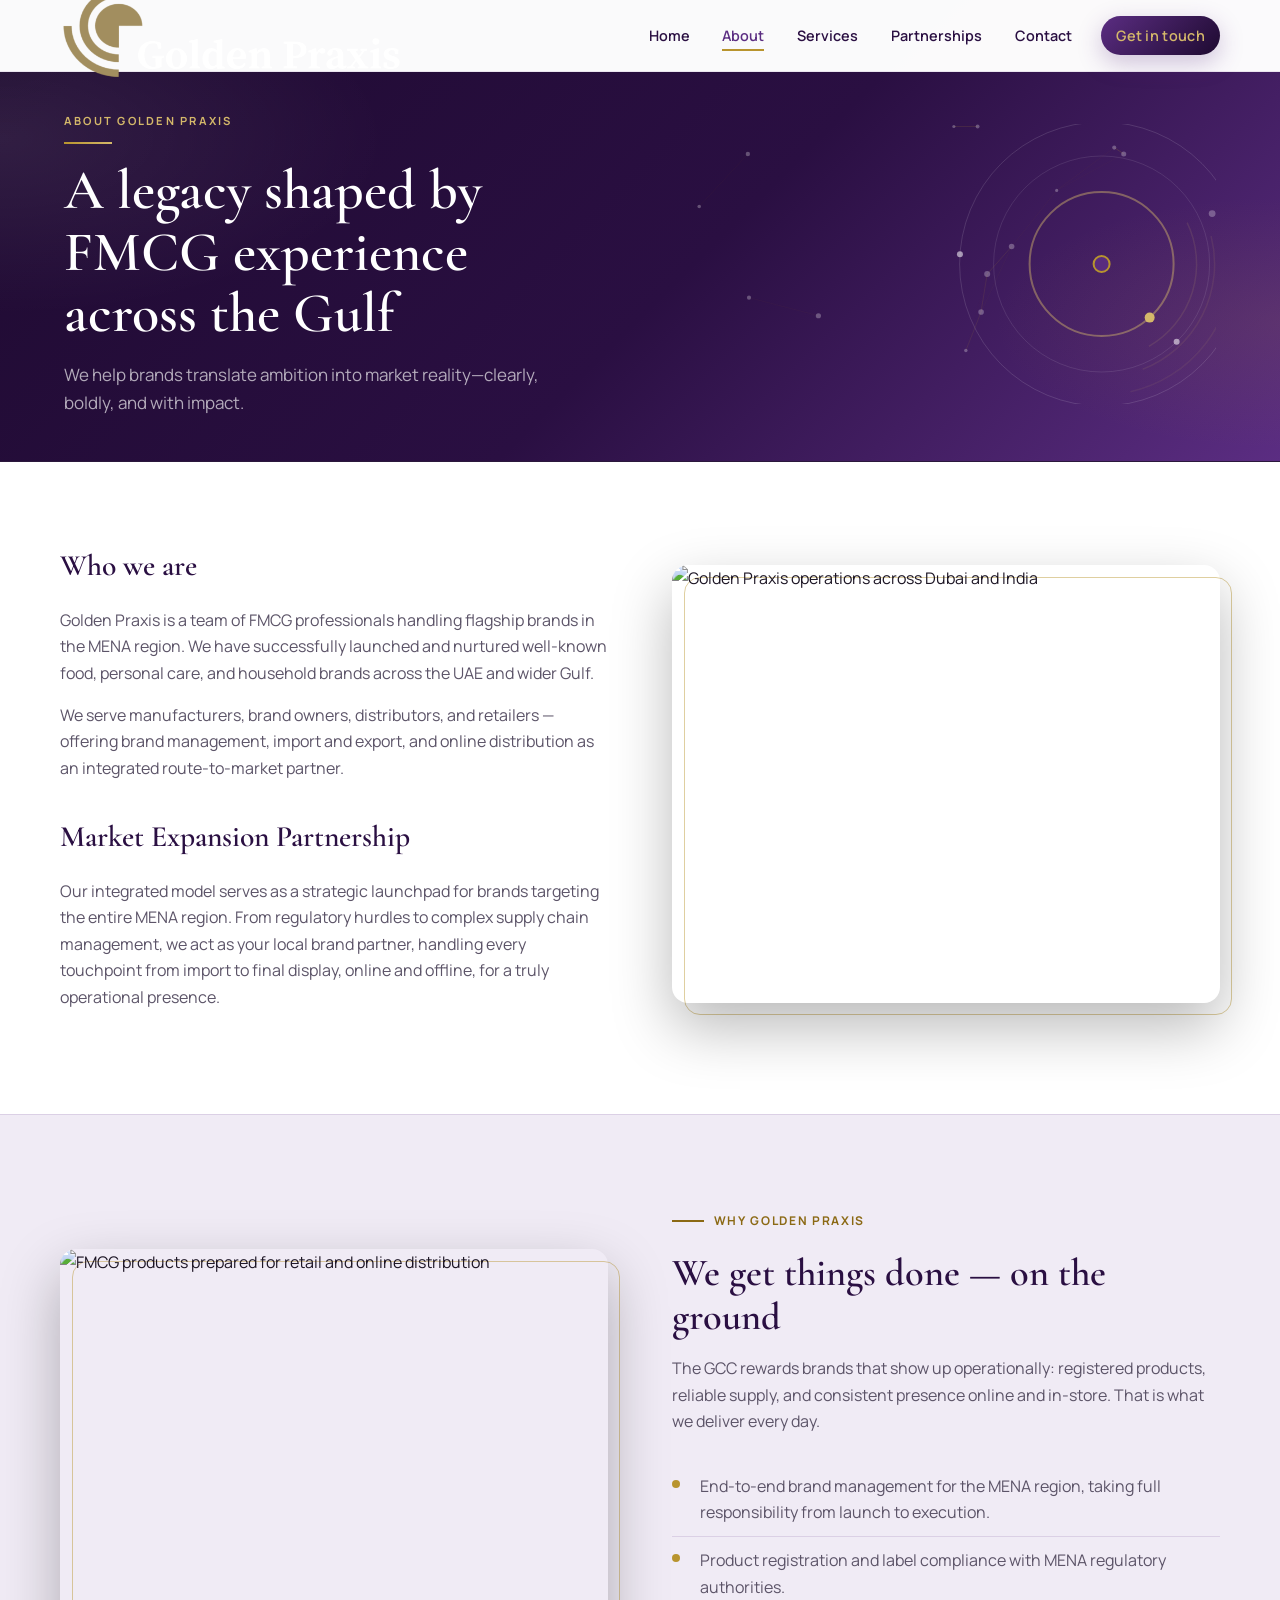
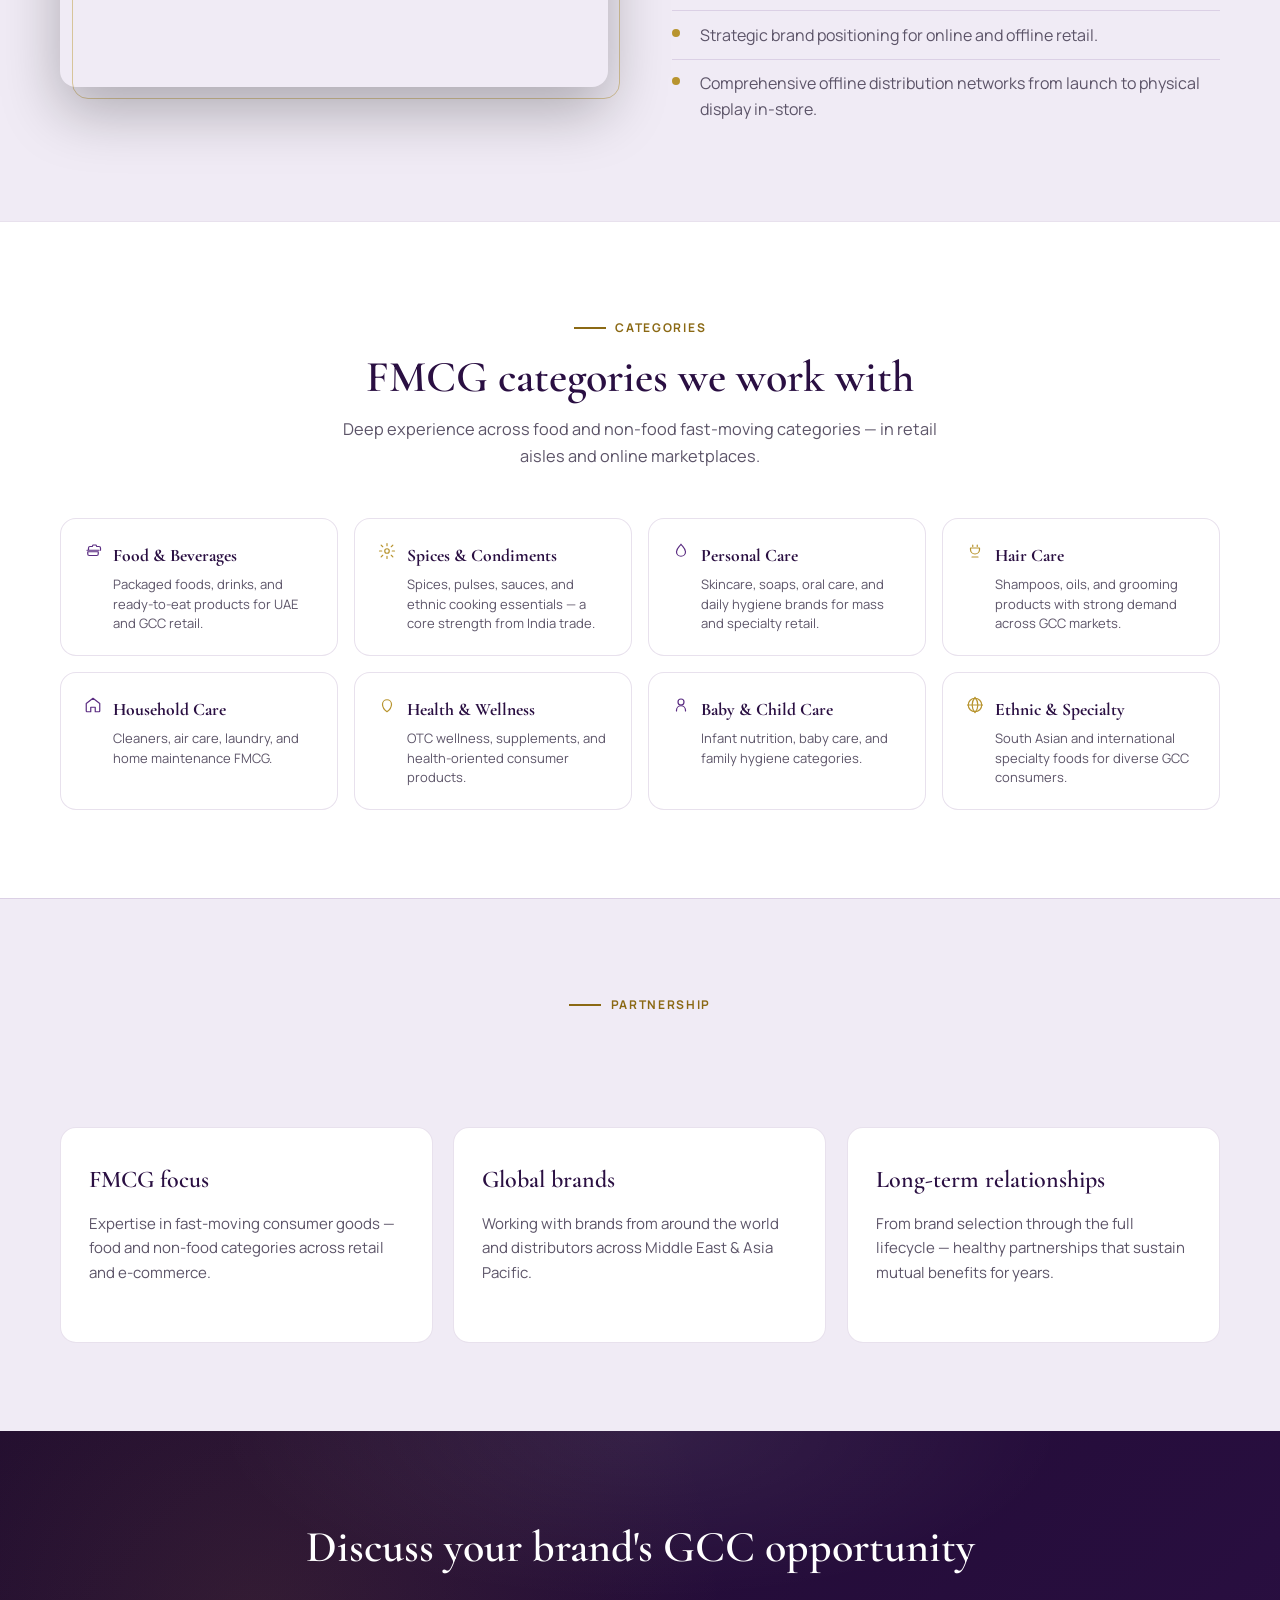
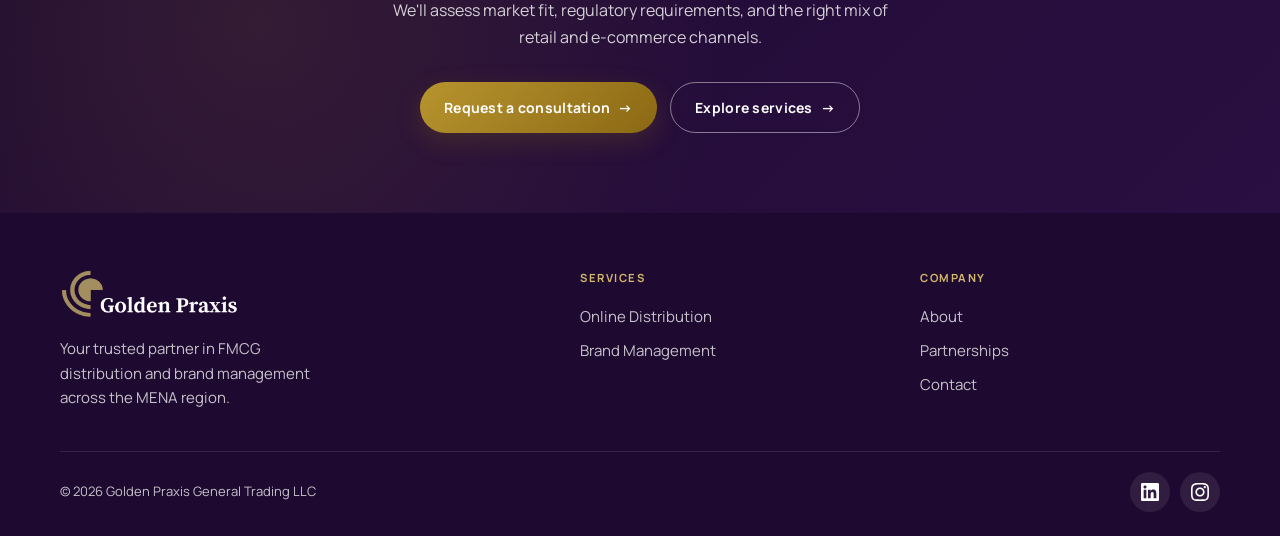
==== commit 2fa65820: "Add files via upload" ====
--- a/about.html
+++ b/about.html
@@ -21,7 +21,7 @@
 
   <header class="site-header">
     <div class="container header-inner">
-      <a class="logo" href="index.html"><img src="images/logo-original.png" onerror="this.src='images/logo.svg'" alt="Golden Praxis" height="44" style="width:auto"></a>
+      <a class="logo" href="index.html"><img src="images/logo-original-2.png" onerror="this.src='images/logo.svg'" alt="Golden Praxis" height="44" style="width:auto"></a>
       <button class="nav-toggle" aria-label="Open menu" aria-expanded="false"><span></span><span></span><span></span></button>
       <nav class="main-nav" aria-label="Main navigation">
         <ul>
@@ -32,7 +32,6 @@
             <div class="dropdown">
               <a href="services.html#online-distribution">Online Distribution</a>
               <a href="services.html#brand-management">Brand Management</a>
-              <a href="services.html#import-export">Import &amp; Export</a>
             </div>
           </li>
           <li><a href="partnerships.html">Partnerships</a></li>
@@ -65,7 +64,7 @@
       <div class="container split">
         <div class="prose reveal">
           <h2>Who we are</h2>
-          <p>Golden Praxis is a team of FMCG professionals with over <strong>50 years of combined experience</strong> handling brands in the GCC region. We have successfully launched and nurtured well-known food, personal care, and household brands across the UAE and wider Gulf.</p>
+          <p>Golden Praxis is a team of FMCG professionals handling flagship brands in the MENA region. We have successfully launched and nurtured well-known food, personal care, and household brands across the UAE and wider Gulf.</p>
           <p>We serve manufacturers, brand owners, distributors, and retailers — offering brand management, import and export, and online distribution as an integrated route-to-market partner.</p>
           <h2>Market Expansion Partnership</h2>
           <p>Our integrated model serves as a strategic launchpad for brands targeting the entire MENA region. From regulatory hurdles to complex supply chain management, we act as your local brand partner, handling every touchpoint from import to final display, online and offline, for a truly operational presence.</p>
@@ -80,7 +79,7 @@
     <section class="section-muted">
       <div class="container split">
         <div class="feature-visual reveal">
-          <img src="https://images.unsplash.com/photo-1553413077-190dd305871c?w=900&q=80" alt="FMCG products prepared for retail and online distribution">
+          <img src="images/about-2.jpg" alt="FMCG products prepared for retail and online distribution">
         </div>
         <div class="reveal reveal-delay-1">
           <span class="eyebrow">Why Golden Praxis</span>
@@ -88,7 +87,7 @@
           <p class="section-lead">The GCC rewards brands that show up operationally: registered products, reliable supply, and consistent presence online and in-store. That is what we deliver every day.</p>
           <ul class="feature-list">
             <li>End-to-end brand management for the MENA region, taking full responsibility from launch to execution.</li>
-            <li>Product registration and label compliance with UAE and MENA regulatory authorities.</li>
+            <li>Product registration and label compliance with MENA regulatory authorities.</li>
             <li>Strategic brand positioning for online and offline retail.</li>
             <li>Comprehensive offline distribution networks from launch to physical display in-store.</li>
           </ul>
@@ -208,14 +207,13 @@
       <div class="footer-grid">
         <div class="footer-brand">
           <a class="logo" href="index.html"><img src="images/logo-original-2.png" alt="Golden Praxis" style="height:52px;width:auto"></a>
-          <p>FMCG import, distribution, brand management, and e-commerce across the GCC.</p>
+          <p>Your trusted partner in FMCG distribution and brand management across the MENA region.</p>
         </div>
         <div>
           <h4>Services</h4>
           <ul>
             <li><a href="services.html#online-distribution">Online Distribution</a></li>
             <li><a href="services.html#brand-management">Brand Management</a></li>
-            <li><a href="services.html#import-export">Import &amp; Export</a></li>
           </ul>
         </div>
         <div>
--- a/css/styles.css
+++ b/css/styles.css
@@ -309,18 +309,18 @@
 }
 
 .btn:hover {
-  transform: translateY(-2px);
+  transform: translateY(-1px);
 }
 
 .btn-primary {
   background: linear-gradient(135deg, var(--purple) 0%, var(--purple-deep) 100%);
-  color: var(--white);
+  color: #d4b86a !important;
   box-shadow: 0 8px 24px rgba(91, 45, 130, 0.28);
 }
 
 .btn-primary:hover {
   box-shadow: 0 12px 32px rgba(91, 45, 130, 0.35);
-  color: var(--white);
+  color: #ffffff !important;
 }
 
 .btn-outline {
@@ -1954,28 +1954,20 @@
 
   .hero-body {
     max-width: none;
+    width: 100%;
     min-height: auto;
-    padding: 0 clamp(1.25rem, 5vw, 4.5rem);
-  }
-
+    padding: 0 clamp(1.25rem, 5vw, 2.5rem);
+    justify-content: center;
+    text-align: center;
+  }
+
+  .hero-content .hero-actions {
+    justify-content: center;
+  }
+
+  /* Hide video entirely on mobile — content only */
   .hero-media {
-    position: relative;
-    top: auto;
-    transform: none;
-    width: 100%;
-    aspect-ratio: 4 / 3;
-    -webkit-mask-image: none;
-    mask-image: none;
-  }
-
-  .hero-media-fade {
-    background: linear-gradient(
-      165deg,
-      var(--purple-deep) 0%,
-      rgba(30, 10, 48, 0.96) 38%,
-      rgba(42, 15, 66, 0.78) 58%,
-      rgba(42, 15, 66, 0.42) 78%
-    );
+    display: none;
   }
 
   .split,
@@ -2823,4 +2815,4 @@
 .stagger-children.visible > * {
   opacity: 1;
   transform: translateY(0);
-}+}
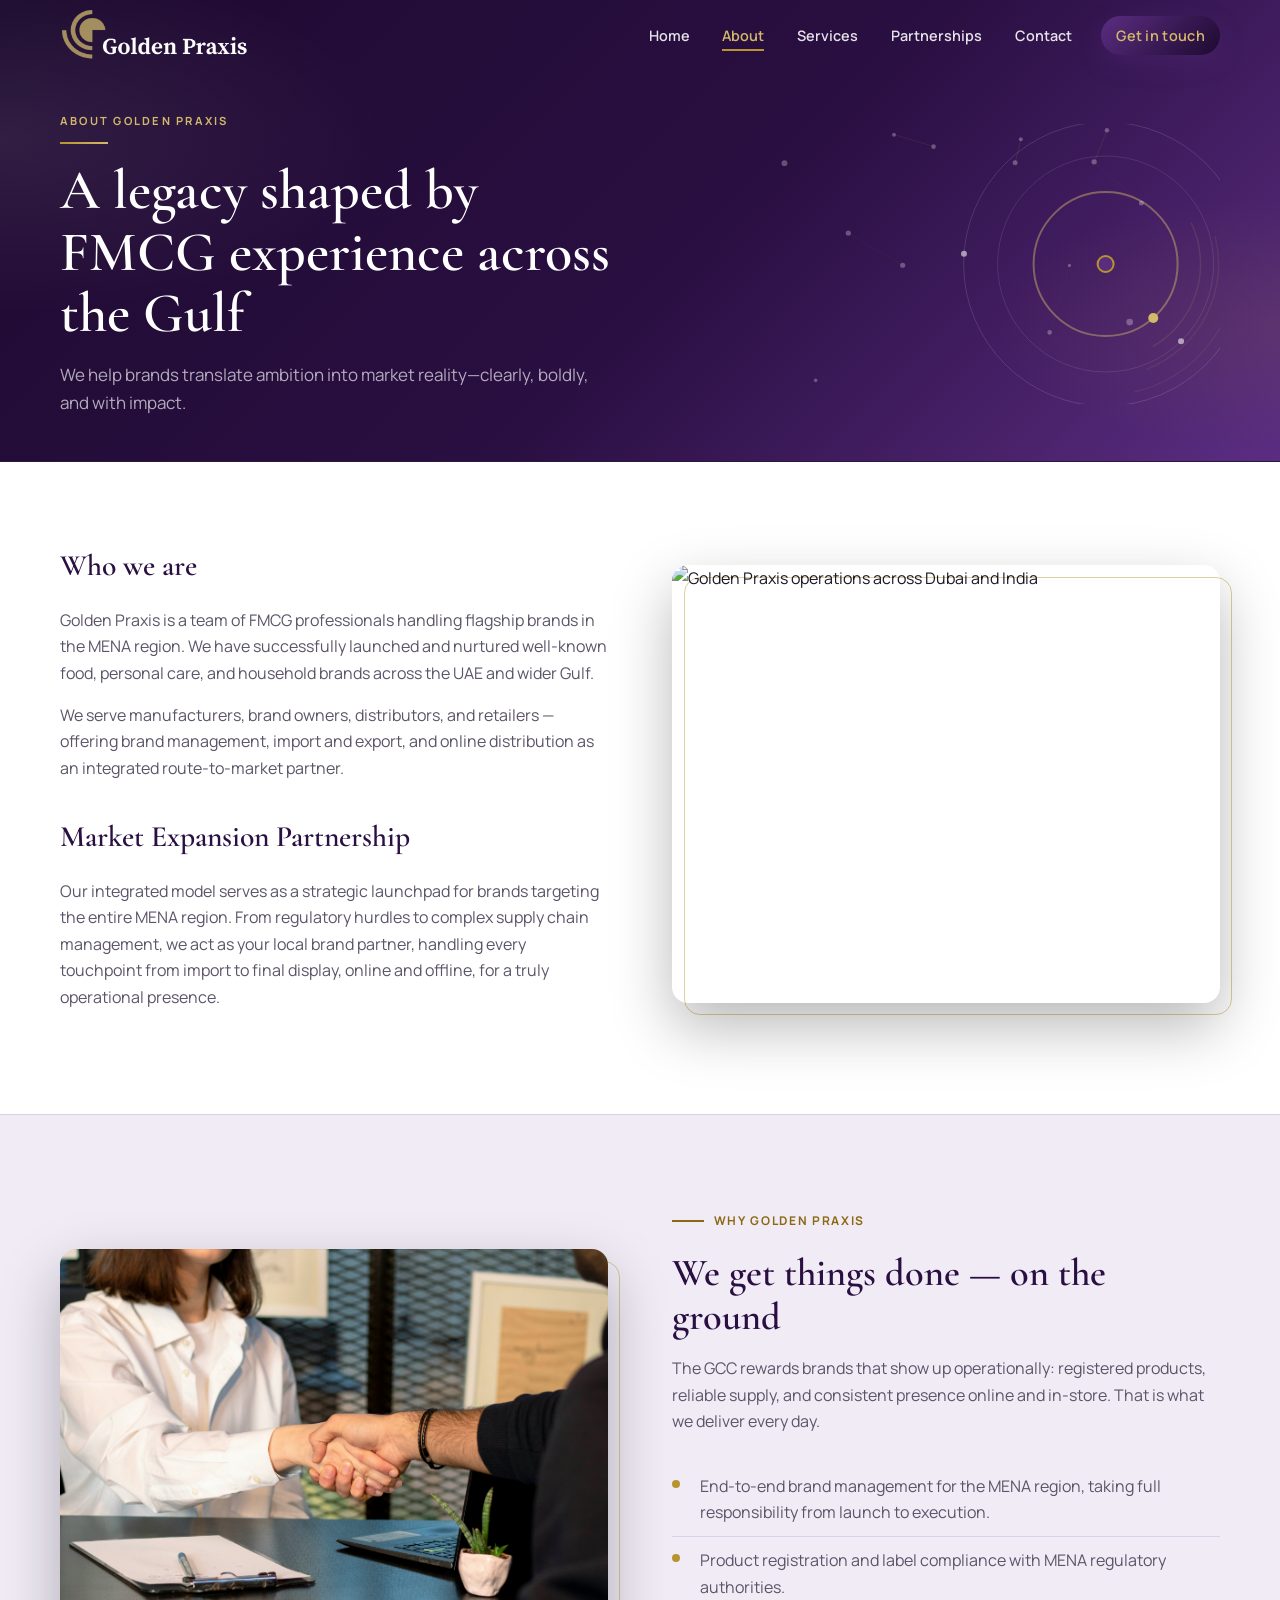
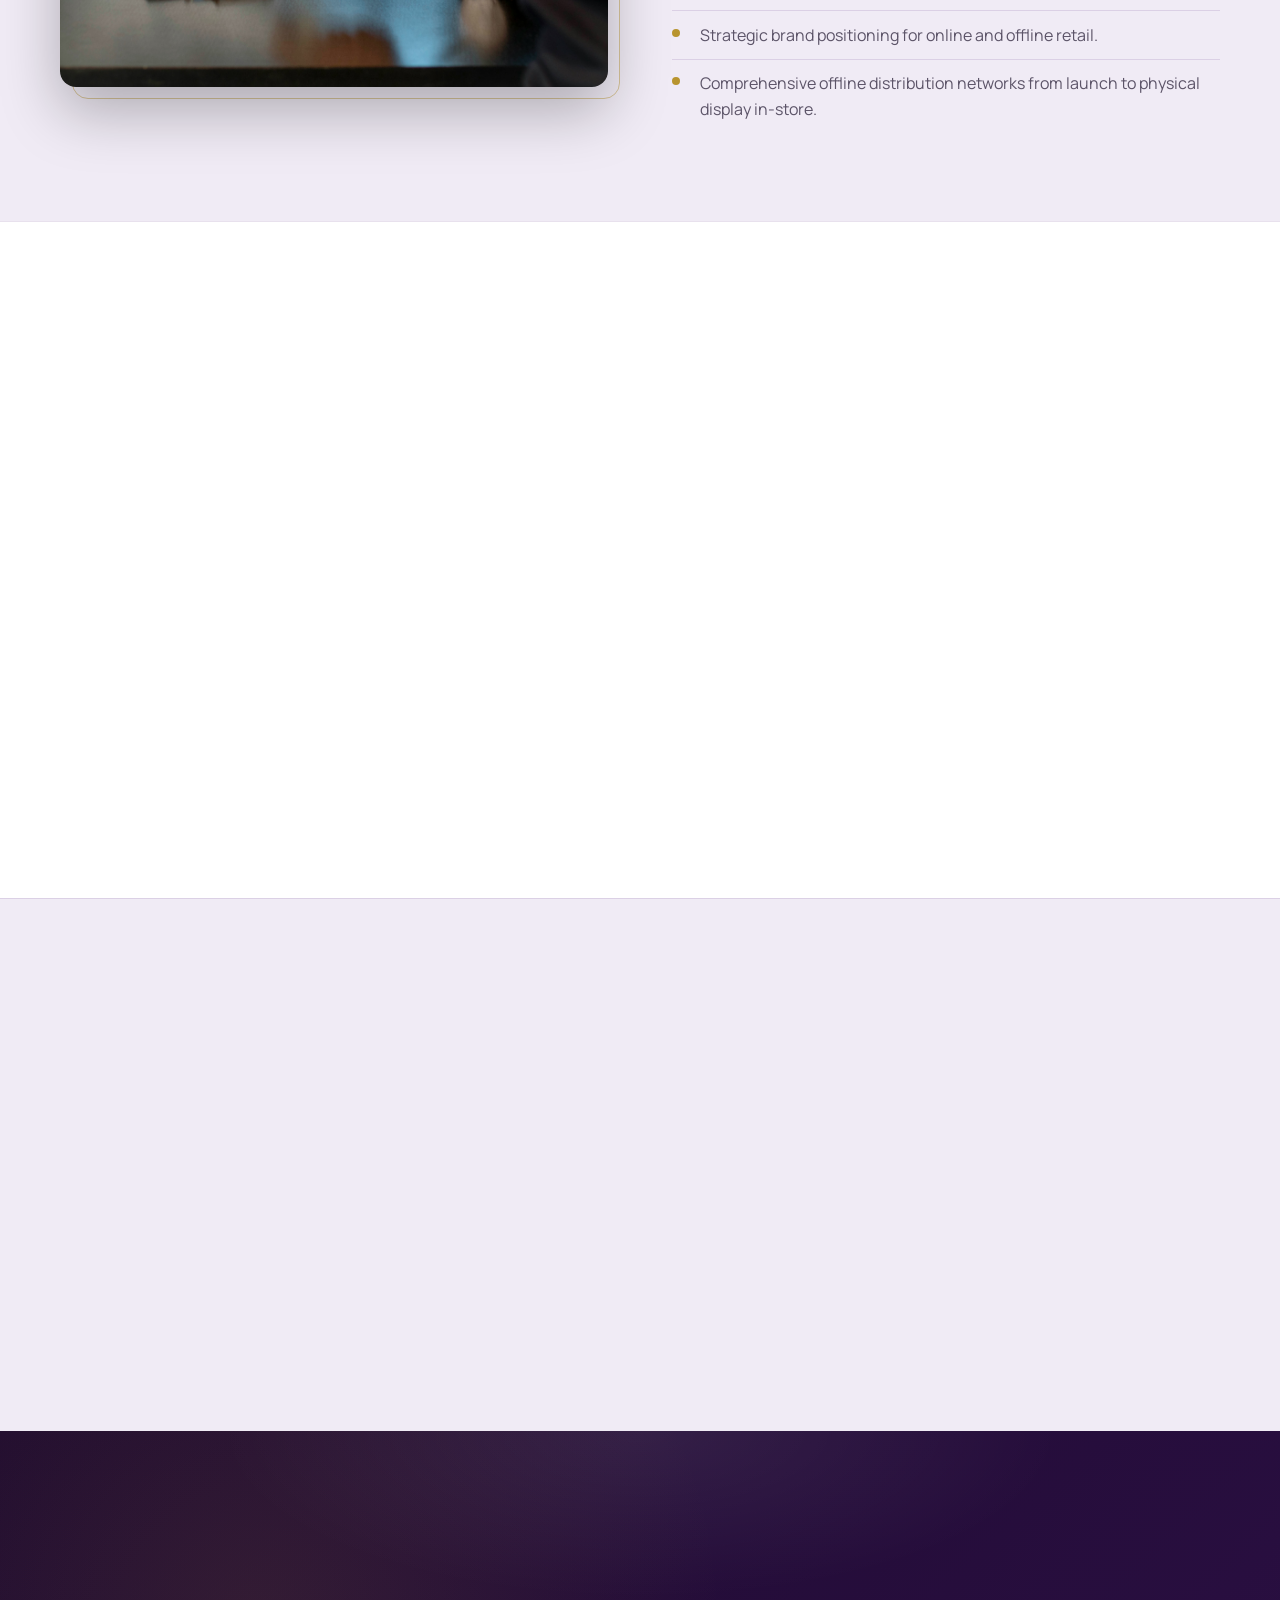
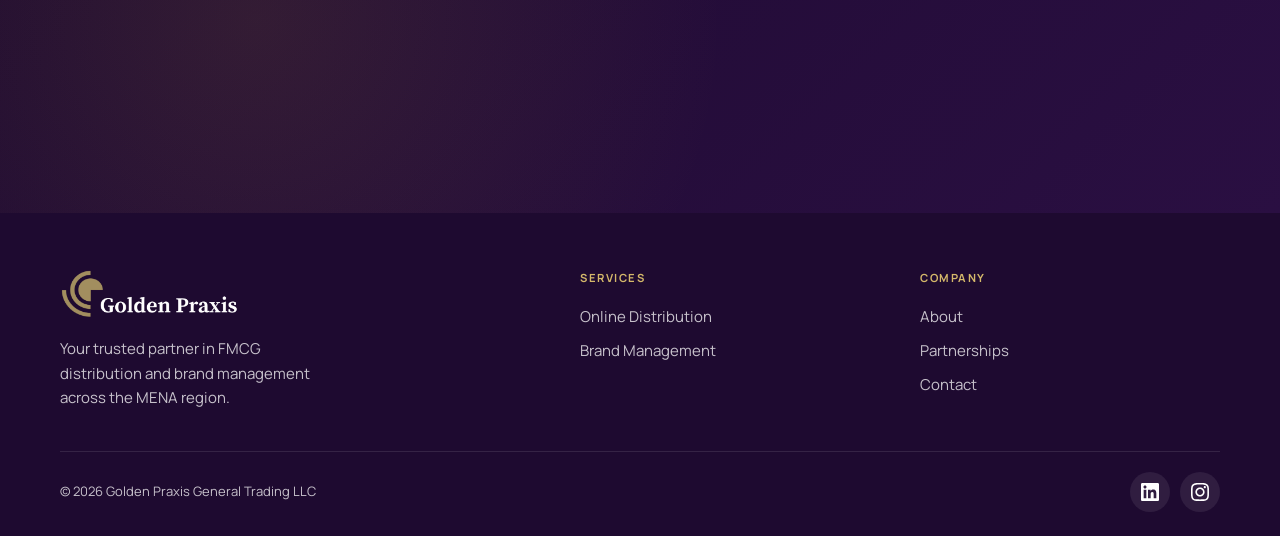
==== commit 0acb7c68: "Updated Description" ====
--- a/about.html
+++ b/about.html
@@ -4,7 +4,7 @@
   <meta charset="UTF-8">
   <meta name="viewport" content="width=device-width, initial-scale=1.0">
   <title>About | Golden Praxis Trading LLC</title>
-  <meta name="description" content="Golden Praxis — 50+ years in GCC FMCG. Brand launches, distribution, and e-commerce from Dubai and Kozhikode, India.">
+  <meta name="description" content="Golden Praxis - Your trusted partner in FMCG distribution and brand management across the MENA region.">
   <link rel="stylesheet" href="css/styles.css">
 </head>
 <body>
--- a/css/styles.css
+++ b/css/styles.css
@@ -58,7 +58,12 @@
 
 @media (prefers-reduced-motion: reduce) {
   .loader-ring,
-  .loader-ring-outer { animation: none; }
+  .loader-ring-outer,
+  .bm-chip,
+  .ach-columns::before,
+  .expertise-track,
+  .hero-visual-frame,
+  .hero-bg-orb { animation: none; }
 }
 
 :root {
@@ -91,6 +96,7 @@
   --font-display: "Cormorant Garamond", Georgia, serif;
   --ease: cubic-bezier(0.22, 1, 0.36, 1);
   --header-h: 72px;
+  --hero-text-inset: 0.5rem;
 }
 
 *,
@@ -152,18 +158,18 @@
   right: 0;
   z-index: 200;
   height: var(--header-h);
-  background: rgba(255, 255, 255, 0.98);
-  border-bottom: 1px solid rgba(91, 45, 130, 0.1);
-  transition: background 0.4s var(--ease), box-shadow 0.4s var(--ease),
-              backdrop-filter 0.4s var(--ease), border-color 0.4s;
+  background: transparent;
+  border-bottom: 1px solid transparent;
+  transition: background 0.45s var(--ease), box-shadow 0.45s var(--ease),
+              backdrop-filter 0.45s var(--ease), border-color 0.45s;
 }
 
 .site-header.scrolled {
-  background: rgba(255, 255, 255, 0.62);
-  backdrop-filter: blur(22px);
-  -webkit-backdrop-filter: blur(22px);
-  box-shadow: 0 4px 28px rgba(30, 10, 48, 0.07);
-  border-bottom-color: rgba(91, 45, 130, 0.13);
+  background: rgba(15, 5, 28, 0.72);
+  backdrop-filter: blur(24px);
+  -webkit-backdrop-filter: blur(24px);
+  box-shadow: 0 4px 32px rgba(0, 0, 0, 0.25);
+  border-bottom-color: rgba(212, 184, 106, 0.12);
 }
 
 .header-inner {
@@ -175,7 +181,7 @@
 }
 
 .logo img {
-  height: 100px;
+  height: 55px;
   width: auto;
   display: block;
   object-fit: contain;
@@ -187,7 +193,7 @@
   border: none;
   cursor: pointer;
   padding: 0.5rem;
-  color: var(--purple-dark);
+  color: rgba(255, 255, 255, 0.9);
 }
 
 .nav-toggle span {
@@ -213,7 +219,7 @@
   padding: 0.5rem 0.95rem;
   font-size: 0.9rem;
   font-weight: 600;
-  color: var(--purple-dark);
+  color: rgba(255, 255, 255, 0.88);
   position: relative;
   transition: color 0.25s;
 }
@@ -233,7 +239,7 @@
 
 .main-nav a:hover,
 .main-nav a.active {
-  color: var(--purple);
+  color: var(--gold-light);
 }
 
 .main-nav a:hover::after,
@@ -371,176 +377,239 @@
   transform: translateX(4px);
 }
 
-/* ── Hero ── */
-.hero {
+/* ── Hero Network ── */
+.hero-network {
   position: relative;
   overflow: hidden;
   display: flex;
   align-items: center;
-  min-height: auto;
-  padding: calc(var(--header-h) + 3rem) 0 4.5rem;
-}
-
-.hero-bg {
+  min-height: 100vh;
+  padding-top: var(--header-h);
+  background: radial-gradient(
+    ellipse 80% 70% at 60% 40%,
+    rgba(91, 45, 130, 0.55) 0%,
+    transparent 65%
+  ) var(--purple-deep);
+}
+
+.hero-canvas-bg,
+.section-canvas-bg {
   position: absolute;
   inset: 0;
-  background:
-    radial-gradient(ellipse 55% 45% at 92% 12%, rgba(255, 255, 255, 0.06), transparent 52%),
-    radial-gradient(ellipse 40% 35% at 6% 92%, rgba(184, 148, 46, 0.07), transparent 48%),
-    linear-gradient(
-      100deg,
-      var(--purple-deep) 0%,
-      var(--purple-deep) 36%,
-      var(--purple-dark) 48%,
-      var(--purple-dark) 62%,
-      var(--purple) 100%
-    );
   z-index: 0;
-}
-
-.hero-bg::after {
+  pointer-events: none;
+}
+
+/* Bottom edge fade blending into next section */
+.hero-network::after {
   content: "";
   position: absolute;
-  inset: 0;
-  background: linear-gradient(
-    100deg,
-    transparent 0%,
-    transparent 32%,
-    rgba(30, 10, 48, 0.35) 42%,
-    rgba(42, 15, 66, 0.12) 52%,
-    transparent 62%
-  );
-  pointer-events: none;
-}
-
-/* ── Soft white blend at hero top (matches white header) ── */
-.hero::before {
-  content: "";
-  position: absolute;
-  top: 0;
+  bottom: 0;
   left: 0;
   right: 0;
-  height: calc(var(--header-h) + 40px);
-  background: linear-gradient(
-    to bottom,
-    rgba(255, 255, 255, 0.22) 0%,
-    transparent 100%
-  );
-  z-index: 4;
+  height: 160px;
+  background: linear-gradient(to bottom, transparent, rgba(10, 4, 20, 0.85));
+  z-index: 2;
   pointer-events: none;
 }
 
-.hero-media {
-  position: absolute;
-  top: 50%;
-  right: 0;
-  transform: translateY(-50%);
-  width: min(58vw, 820px);
-  /* 4:3 ratio — change to 16/9 if you switch to widescreen footage */
-  aspect-ratio: 4 / 3;
-  z-index: 1;
-  overflow: hidden;
-  border-radius: 0;
-  -webkit-mask-image: linear-gradient(
-    to right,
-    transparent 0%,
-    rgba(0, 0, 0, 0.08) 10%,
-    rgba(0, 0, 0, 0.45) 22%,
-    rgba(0, 0, 0, 0.82) 34%,
-    black 46%
-  );
-  mask-image: linear-gradient(
-    to right,
-    transparent 0%,
-    rgba(0, 0, 0, 0.08) 10%,
-    rgba(0, 0, 0, 0.45) 22%,
-    rgba(0, 0, 0, 0.82) 34%,
-    black 46%
-  );
-}
-
-.hero-media img,
-.hero-media video {
-  width: 100%;
-  height: 100%;
-  object-fit: cover;
-  object-position: center center;
-  display: block;
-}
-
-.hero-media-fade {
+/* Subtle golden ambient glow */
+.hero-network-grad {
   position: absolute;
   inset: 0;
+  z-index: 1;
+  pointer-events: none;
   background:
-    linear-gradient(
-      115deg,
-      var(--purple-deep) 0%,
-      rgba(42, 15, 66, 0.55) 18%,
-      rgba(58, 24, 88, 0.28) 38%,
-      rgba(91, 45, 130, 0.1) 58%,
-      transparent 78%
-    );
-  pointer-events: none;
-}
-
-.hero-body {
+    radial-gradient(ellipse 40% 55% at 72% 50%, rgba(212, 184, 106, 0.07), transparent 58%),
+    radial-gradient(ellipse 30% 40% at 20% 80%, rgba(91, 45, 130, 0.18), transparent 50%);
+}
+
+.hero-inner {
   position: relative;
-  z-index: 2;
-  min-height: auto;
-  display: flex;
+  z-index: 3;
+  display: grid;
+  grid-template-columns: 1fr 1fr;
   align-items: center;
-  max-width: min(50%, 580px);
-  padding: 0 clamp(1.25rem, 5vw, 4.5rem);
-}
-
-.hero-content .hero-experience { animation-delay: 0.08s; }
-.hero-content .hero-experience-sub { animation-delay: 0.18s; }
-.hero-content h1 { animation-delay: 0.28s; }
-.hero-content .hero-lead { animation-delay: 0.38s; }
-.hero-content .hero-actions { animation-delay: 0.48s; }
-
-.hero-experience {
-  font-family: var(--font-display);
-  font-weight: 600;
-  line-height: 1.1;
-  color: var(--white);
-  margin: 0 0 0.65rem;
-  letter-spacing: -0.02em;
-}
-
-.hero-experience-num {
-  font-size: clamp(2.5rem, 5.5vw, 4rem);
-  color: var(--gold-light);
+  gap: 2rem;
+  padding-block: 4rem 6rem;
+  width: 100%;
+}
+
+/* ── Left: headline ── */
+.hero-content-main {
+  display: flex;
+  flex-direction: column;
+  align-items: flex-start;
+  gap: 0;
+}
+
+.hero-pill {
+  display: inline-flex;
+  align-items: center;
+  gap: 0.55rem;
+  background: rgba(212, 184, 106, 0.1);
+  border: 1px solid rgba(212, 184, 106, 0.3);
+  border-radius: 99px;
+  padding: 0.35rem 1rem 0.35rem 0.65rem;
+  font-size: 0.7rem;
   font-weight: 700;
-}
-
-.hero-experience-text {
-  font-size: clamp(1.65rem, 3.5vw, 2.5rem);
-  font-weight: 600;
-  color: var(--white);
-}
-
-.hero-experience-sub {
-  font-size: clamp(0.75rem, 1.5vw, 0.875rem);
-  font-weight: 700;
-  letter-spacing: 0.14em;
+  letter-spacing: 0.12em;
   text-transform: uppercase;
   color: var(--gold-light);
+  margin-bottom: 1.4rem;
+  opacity: 0;
+  animation: rise 0.7s var(--ease) 0.1s forwards;
+}
+
+.hero-pill-dot {
+  width: 7px;
+  height: 7px;
+  border-radius: 50%;
+  background: var(--gold);
+  box-shadow: 0 0 6px 2px rgba(212, 184, 106, 0.6);
+  animation: dot-pulse 2s ease-in-out infinite;
+  flex-shrink: 0;
+}
+
+@keyframes dot-pulse {
+  0%, 100% { box-shadow: 0 0 5px 1px rgba(212, 184, 106, 0.5); }
+  50%       { box-shadow: 0 0 12px 4px rgba(212, 184, 106, 0.9); }
+}
+
+.hero-headline {
+  font-family: var(--font-display);
+  font-size: clamp(2.8rem, 5.5vw, 5rem);
+  font-weight: 700;
+  line-height: 1.08;
+  letter-spacing: -0.025em;
+  color: rgba(255, 255, 255, 0.96);
   margin: 0 0 1.5rem;
-  opacity: 0.9;
-}
-
-.hero-content > * {
   opacity: 0;
-  transform: translateY(24px);
-  animation: rise 0.9s var(--ease) forwards;
+  animation: rise 0.9s var(--ease) 0.25s forwards;
+}
+
+.hero-headline em {
+  font-style: italic;
+  color: var(--gold-light);
+}
+
+.hero-descriptor {
+  font-size: clamp(0.8rem, 1.4vw, 0.925rem);
+  font-weight: 700;
+  letter-spacing: 0.16em;
+  text-transform: uppercase;
+  color: rgba(255, 255, 255, 0.45);
+  margin: 0 0 2.5rem;
+  opacity: 0;
+  animation: rise 0.7s var(--ease) 0.42s forwards;
+}
+
+.hero-actions {
+  display: flex;
+  flex-wrap: wrap;
+  gap: 0.85rem;
+  opacity: 0;
+  animation: rise 0.7s var(--ease) 0.58s forwards;
 }
 
 @keyframes rise {
-  to {
-    opacity: 1;
-    transform: translateY(0);
-  }
+  to { opacity: 1; transform: translateY(0); }
+}
+
+/* ── Right: floating metric cards ── */
+.hero-float-area {
+  position: relative;
+  height: 420px;
+}
+
+.float-card {
+  position: absolute;
+  display: flex;
+  align-items: center;
+  gap: 0.85rem;
+  background: rgba(255, 255, 255, 0.05);
+  backdrop-filter: blur(14px);
+  -webkit-backdrop-filter: blur(14px);
+  border: 1px solid rgba(255, 255, 255, 0.12);
+  border-radius: 18px;
+  padding: 0.9rem 1.35rem;
+  color: var(--white);
+  opacity: 0;
+  transition: transform 0.3s ease, box-shadow 0.3s ease;
+}
+
+.float-card:hover {
+  transform: translateY(-4px) scale(1.02) !important;
+  box-shadow: 0 12px 36px rgba(212, 184, 106, 0.15);
+  border-color: rgba(212, 184, 106, 0.3);
+}
+
+.float-card--1 {
+  top: 4%;
+  left: 8%;
+  animation: float-card-appear 0.7s ease 0.5s forwards,
+             float-bob 4.2s ease-in-out 1.2s infinite;
+}
+.float-card--2 {
+  top: 22%;
+  right: 4%;
+  animation: float-card-appear 0.7s ease 0.85s forwards,
+             float-bob 3.7s ease-in-out 1.6s infinite;
+}
+.float-card--3 {
+  top: 51%;
+  left: 14%;
+  animation: float-card-appear 0.7s ease 1.2s forwards,
+             float-bob 4.8s ease-in-out 2s infinite;
+}
+.float-card--4 {
+  bottom: 4%;
+  right: 8%;
+  animation: float-card-appear 0.7s ease 1.55s forwards,
+             float-bob 3.9s ease-in-out 2.3s infinite;
+}
+
+@keyframes float-card-appear {
+  0%   { opacity: 0; transform: translateY(20px) scale(0.94); }
+  100% { opacity: 1; transform: translateY(0) scale(1); }
+}
+
+@keyframes float-bob {
+  0%, 100% { transform: translateY(0); }
+  50%      { transform: translateY(-10px); }
+}
+
+.float-card-ico {
+  width: 42px;
+  height: 42px;
+  border-radius: 12px;
+  background: rgba(212, 184, 106, 0.12);
+  border: 1px solid rgba(212, 184, 106, 0.25);
+  display: flex;
+  align-items: center;
+  justify-content: center;
+  font-size: 1.1rem;
+  color: var(--gold-light);
+  flex-shrink: 0;
+}
+
+.float-card-info {
+  display: flex;
+  flex-direction: column;
+  gap: 0.15rem;
+}
+
+.float-card-info b {
+  font-size: 1.25rem;
+  font-weight: 700;
+  color: var(--white);
+  line-height: 1;
+}
+
+.float-card-info span {
+  font-size: 0.78rem;
+  color: rgba(255, 255, 255, 0.58);
+  white-space: nowrap;
 }
 
 .eyebrow {
@@ -562,6 +631,7 @@
   background: var(--gold);
 }
 
+.hero-headline,
 .hero h1 {
   font-family: var(--font-display);
   font-size: clamp(1.75rem, 3.5vw, 2.5rem);
@@ -571,6 +641,16 @@
   color: rgba(255, 255, 255, 0.92);
 }
 
+.hero-headline {
+  /* Override with larger size for the network hero */
+  font-size: clamp(2.8rem, 5.5vw, 5rem);
+  font-weight: 700;
+  line-height: 1.08;
+  letter-spacing: -0.025em;
+  margin: 0 0 1.5rem;
+}
+
+.hero-headline em,
 .hero h1 em {
   font-style: italic;
   color: var(--gold-light);
@@ -839,6 +919,219 @@
 
 .service-card:hover .service-link span {
   transform: translateX(5px);
+}
+
+.service-detail-panel {
+  margin-top: 3rem;
+  padding: 2.25rem 2rem;
+  background: var(--surface-muted);
+  border: 1px solid var(--border);
+  border-radius: var(--radius);
+}
+
+.service-detail-panel h3 {
+  font-family: var(--font-display);
+  font-size: clamp(1.35rem, 2.5vw, 1.75rem);
+  font-weight: 600;
+  color: var(--purple-dark);
+  margin: 0 0 0.65rem;
+}
+
+.service-detail-panel > p {
+  margin: 0 0 0.5rem;
+  color: var(--ink-muted);
+  font-size: 1rem;
+}
+
+.service-expertise-grid {
+  display: grid;
+  grid-template-columns: repeat(3, 1fr);
+  gap: 1.5rem;
+  margin-top: 0.5rem;
+}
+
+.service-expertise-grid--quad {
+  grid-template-columns: repeat(2, minmax(0, 1fr));
+  gap: 1.75rem;
+}
+
+.service-expertise-card {
+  background: var(--surface);
+  border: 1px solid var(--border);
+  border-radius: var(--radius);
+  padding: 0;
+  height: 100%;
+  overflow: hidden;
+  display: flex;
+  flex-direction: column;
+  transition: transform 0.35s var(--ease), box-shadow 0.35s, border-color 0.35s;
+}
+
+.service-expertise-card:hover {
+  transform: translateY(-4px);
+  box-shadow: var(--shadow-soft);
+  border-color: rgba(184, 148, 46, 0.35);
+}
+
+.service-expertise-card-img {
+  overflow: hidden;
+}
+
+.service-expertise-card-img img {
+  display: block;
+  width: 100%;
+  aspect-ratio: 16 / 10;
+  object-fit: cover;
+  transition: transform 0.5s var(--ease);
+}
+
+.service-expertise-card:hover .service-expertise-card-img img {
+  transform: scale(1.04);
+}
+
+.service-expertise-card-body {
+  padding: 1.5rem 1.75rem 2rem;
+  flex: 1;
+  display: flex;
+  flex-direction: column;
+}
+
+.service-expertise-card h3 {
+  font-family: var(--font-display);
+  font-size: 1.35rem;
+  font-weight: 600;
+  color: var(--purple-dark);
+  margin: 0 0 0.75rem;
+  line-height: 1.25;
+}
+
+.service-expertise-card-body > p {
+  margin: 0 0 0.25rem;
+  color: var(--ink-muted);
+  font-size: 0.95rem;
+  line-height: 1.65;
+}
+
+.service-expertise-card .feature-list {
+  margin-top: auto;
+  padding-top: 1.25rem;
+}
+
+.service-expertise-cta {
+  margin-top: 2.5rem;
+  text-align: center;
+}
+
+/* ── Brand Management expertise (services page) ── */
+.bm-expertise-section .section-head p {
+  max-width: 36rem;
+  margin-inline: auto;
+}
+
+.bm-expertise-list {
+  display: flex;
+  flex-direction: column;
+  gap: 2rem;
+  margin-top: 0.5rem;
+}
+
+.bm-expertise-row {
+  display: grid;
+  grid-template-columns: 1fr 1fr;
+  align-items: stretch;
+  background: var(--surface);
+  border: 1px solid var(--border);
+  border-radius: var(--radius);
+  overflow: hidden;
+  box-shadow: var(--shadow-soft);
+  transition: transform 0.35s var(--ease), box-shadow 0.35s, border-color 0.35s;
+}
+
+.bm-expertise-row:hover {
+  transform: translateY(-3px);
+  border-color: rgba(184, 148, 46, 0.35);
+  box-shadow: var(--shadow);
+}
+
+.bm-expertise-row--reverse .bm-expertise-media {
+  order: 2;
+}
+
+.bm-expertise-row--reverse .bm-expertise-content {
+  order: 1;
+}
+
+.bm-expertise-media {
+  position: relative;
+  min-height: 280px;
+}
+
+.bm-expertise-media img {
+  display: block;
+  width: 100%;
+  height: 100%;
+  min-height: 280px;
+  object-fit: cover;
+  transition: transform 0.55s var(--ease);
+}
+
+.bm-expertise-row:hover .bm-expertise-media img {
+  transform: scale(1.04);
+}
+
+.bm-expertise-content {
+  padding: 2.25rem 2.5rem;
+  display: flex;
+  flex-direction: column;
+}
+
+.bm-expertise-num {
+  font-family: var(--font-display);
+  font-size: 2.75rem;
+  font-weight: 600;
+  line-height: 1;
+  color: var(--gold-pale);
+  margin-bottom: 0.75rem;
+  transition: color 0.35s var(--ease);
+}
+
+.bm-expertise-row:hover .bm-expertise-num {
+  color: var(--gold-light);
+}
+
+.bm-expertise-content h3 {
+  font-family: var(--font-display);
+  font-size: clamp(1.35rem, 2.2vw, 1.65rem);
+  font-weight: 600;
+  color: var(--purple-dark);
+  margin: 0 0 0.65rem;
+  line-height: 1.25;
+}
+
+.bm-expertise-content > p {
+  margin: 0;
+  color: var(--ink-muted);
+  font-size: 0.98rem;
+  line-height: 1.65;
+}
+
+.bm-feature-list {
+  margin-top: 1.25rem;
+  display: grid;
+  grid-template-columns: 1fr 1fr;
+  gap: 0 1.25rem;
+}
+
+.bm-feature-list li {
+  padding: 0.45rem 0 0.45rem 1.5rem;
+  font-size: 0.9rem;
+  border-bottom: none;
+}
+
+.bm-feature-list li::before {
+  top: 0.85rem;
+  width: 6px;
+  height: 6px;
 }
 
 /* ── Brand marquee ── */
@@ -1122,11 +1415,873 @@
   line-height: 1.6;
 }
 
+/* ── Brand Management Intro section ── */
+.bm-intro-section {
+  position: relative;
+  overflow: hidden;
+  background: var(--purple-dark);
+}
+
+/* Hero-sized Brand Management block */
+section.bm-intro-section.hero {
+  min-height: 100vh;
+  padding: calc(var(--header-h) + 2rem) 0 0;
+  display: flex;
+  flex-direction: column;
+  align-items: center;
+  background: var(--purple-deep);
+}
+
+.hero-bg {
+  position: absolute;
+  inset: 0;
+  z-index: 0;
+  pointer-events: none;
+  overflow: hidden;
+  background: linear-gradient(155deg, #120620 0%, var(--purple-deep) 50%, #1a0830 100%);
+}
+
+.hero-dots-canvas {
+  position: absolute;
+  inset: 0;
+  z-index: 3;
+  width: 100%;
+  height: 100%;
+  pointer-events: none;
+}
+
+section.bm-intro-section.hero .hero-bg::before {
+  display: none;
+}
+
+section.bm-intro-section.hero .hero-bg::after {
+  opacity: 0.35;
+}
+
+section.bm-intro-section.hero .hero-bg-orb {
+  opacity: 0.45;
+}
+
+.hero-bg::before,
+.hero-bg::after {
+  z-index: 1;
+}
+
+.hero-bg-orb {
+  position: absolute;
+  z-index: 0;
+}
+
+.hero-bg::before {
+  content: "";
+  position: absolute;
+  inset: 0;
+  opacity: 0.4;
+  background-image:
+    linear-gradient(rgba(255, 255, 255, 0.035) 1px, transparent 1px),
+    linear-gradient(90deg, rgba(255, 255, 255, 0.035) 1px, transparent 1px);
+  background-size: 68px 68px;
+  mask-image: radial-gradient(ellipse 90% 80% at 50% 38%, black 15%, transparent 72%);
+  -webkit-mask-image: radial-gradient(ellipse 90% 80% at 50% 38%, black 15%, transparent 72%);
+}
+
+.hero-bg::after {
+  content: "";
+  position: absolute;
+  inset: 0;
+  background:
+    radial-gradient(circle at 50% 0%, rgba(255, 255, 255, 0.06), transparent 38%),
+    linear-gradient(180deg, rgba(212, 184, 106, 0.05) 0%, transparent 28%);
+}
+
+.hero-bg-orb {
+  position: absolute;
+  border-radius: 50%;
+  filter: blur(70px);
+  animation: hero-orb-drift 20s ease-in-out infinite;
+}
+
+.hero-bg-orb--1 {
+  width: min(52vw, 460px);
+  height: min(52vw, 460px);
+  top: -10%;
+  right: 0;
+  background: rgba(212, 184, 106, 0.16);
+}
+
+.hero-bg-orb--2 {
+  width: min(44vw, 380px);
+  height: min(44vw, 380px);
+  bottom: 8%;
+  left: -8%;
+  background: rgba(91, 45, 130, 0.42);
+  animation-delay: -7s;
+  animation-duration: 24s;
+}
+
+.hero-bg-orb--3 {
+  width: min(32vw, 280px);
+  height: min(32vw, 280px);
+  top: 38%;
+  left: 38%;
+  background: rgba(212, 184, 106, 0.09);
+  animation-delay: -13s;
+  animation-duration: 28s;
+}
+
+@keyframes hero-orb-drift {
+  0%, 100% { transform: translate(0, 0) scale(1); }
+  33% { transform: translate(22px, -16px) scale(1.04); }
+  66% { transform: translate(-18px, 14px) scale(0.97); }
+}
+
+section.bm-intro-section.hero .container {
+  flex: 1;
+  display: flex;
+  align-items: center;
+  width: min(100% - 2.5rem, var(--max));
+  margin-inline: auto;
+  padding-bottom: 2.5rem;
+  position: relative;
+  z-index: 3;
+}
+
+section.bm-intro-section.hero .hero-intro-grid .bm-intro-text {
+  grid-column: 1;
+  padding-left: var(--hero-text-inset);
+}
+
+section.bm-intro-section.hero .hero-intro-grid {
+  width: 100%;
+  align-items: center;
+}
+
+section.bm-intro-section.hero .bm-intro-text .eyebrow {
+  margin-bottom: 0.75rem;
+}
+
+section.bm-intro-section.hero .bm-intro-text h2 {
+  margin: 0 0 0.85rem;
+}
+
+section.bm-intro-section.hero .bm-intro-text > p {
+  margin: 0 0 1.75rem;
+  max-width: none;
+}
+
+section.bm-intro-section.hero .hero-actions {
+  opacity: 1;
+  animation: none;
+}
+
+section.bm-intro-section.hero .hero-visual {
+  grid-column: 2;
+  display: flex;
+  justify-content: center;
+  align-items: center;
+}
+
+section.bm-intro-section.hero .hero-visual-frame {
+  position: relative;
+  width: min(100%, 440px);
+  animation: hero-image-float 5.5s ease-in-out infinite;
+}
+
+section.bm-intro-section.hero .hero-visual-frame::before {
+  content: "";
+  position: absolute;
+  inset: 12% 8% -8%;
+  background: radial-gradient(circle, rgba(212, 184, 106, 0.22), transparent 72%);
+  z-index: 0;
+  pointer-events: none;
+}
+
+section.bm-intro-section.hero .hero-visual-frame img {
+  position: relative;
+  z-index: 1;
+  width: 100%;
+  height: auto;
+  filter: drop-shadow(0 28px 48px rgba(0, 0, 0, 0.35));
+}
+
+@keyframes hero-image-float {
+  0%, 100% { transform: translateY(0); }
+  50% { transform: translateY(-16px); }
+}
+
+section.bm-intro-section.hero .hero-ticker {
+  flex-shrink: 0;
+  width: 100%;
+  margin-top: auto;
+  border-top: 1px solid rgba(255, 255, 255, 0.1);
+  padding: 1.25rem 0 1.5rem;
+  position: relative;
+  z-index: 3;
+}
+
+section.bm-intro-section.hero::after {
+  content: "";
+  position: absolute;
+  bottom: 0;
+  left: 0;
+  right: 0;
+  height: 72px;
+  background: linear-gradient(to bottom, transparent, rgba(240, 235, 245, 0.06));
+  pointer-events: none;
+  z-index: 1;
+}
+
+/* Big creative wave — top of section */
+.bm-wave-top {
+  position: absolute;
+  top: 0;
+  left: 0;
+  right: 0;
+  height: clamp(200px, 38vw, 340px);
+  z-index: 0;
+  pointer-events: none;
+  overflow: hidden;
+  mask-image: linear-gradient(
+    180deg,
+    black 0%,
+    black 55%,
+    transparent 100%
+  );
+  -webkit-mask-image: linear-gradient(
+    180deg,
+    black 0%,
+    black 55%,
+    transparent 100%
+  );
+}
+
+.bm-wave-svg {
+  display: block;
+  width: 102%;
+  height: 100%;
+  margin-left: -1%;
+  will-change: contents;
+}
+
+#bmWavePathGhost {
+  mix-blend-mode: soft-light;
+}
+
+.bm-intro-section .container {
+  position: relative;
+  z-index: 2;
+}
+
+.bm-intro {
+  display: grid;
+  grid-template-columns: 1fr 1fr;
+  gap: 4rem;
+  align-items: center;
+}
+
+.bm-intro-text .eyebrow {
+  color: var(--gold-light);
+  opacity: 1;
+}
+
+.bm-intro-text h2 {
+  font-family: var(--font-display);
+  font-size: clamp(2.2rem, 4.5vw, 3.5rem);
+  font-weight: 600;
+  color: var(--white);
+  line-height: 1.15;
+  margin: 0.5rem 0 1rem;
+}
+
+.bm-intro-text h2 em {
+  color: var(--gold-light);
+  font-style: italic;
+}
+
+.bm-intro-text > p {
+  color: var(--on-dark-muted);
+  font-size: 1.0625rem;
+  line-height: 1.7;
+  margin: 0 0 2rem;
+  max-width: 36rem;
+}
+
+/* Scrolling expertise ticker */
+.expertise-ticker {
+  overflow: hidden;
+  border-top: 1px solid rgba(255,255,255,0.1);
+  padding-top: 1.25rem;
+  mask-image: linear-gradient(90deg, transparent, black 10%, black 90%, transparent);
+  -webkit-mask-image: linear-gradient(90deg, transparent, black 10%, black 90%, transparent);
+}
+
+.expertise-track {
+  display: flex;
+  gap: 1.5rem;
+  width: max-content;
+  animation: marquee 20s linear infinite;
+  font-size: 0.8125rem;
+  font-weight: 600;
+  letter-spacing: 0.05em;
+  text-transform: uppercase;
+  color: var(--on-dark-muted);
+}
+
+.ticker-sep {
+  color: var(--gold-light);
+  opacity: 0.6;
+}
+
+/* Floating chips */
+.bm-chips-wrap {
+  display: grid;
+  grid-template-columns: 1fr 1fr;
+  gap: 1rem;
+}
+
+.bm-chip {
+  display: flex;
+  align-items: center;
+  gap: 0.6rem;
+  padding: 1rem 1.25rem;
+  border-radius: 14px;
+  background: rgba(255,255,255,0.06);
+  border: 1px solid rgba(255,255,255,0.1);
+  font-size: 0.9rem;
+  font-weight: 600;
+  color: var(--white);
+  backdrop-filter: blur(8px);
+}
+
+.bm-chip i {
+  color: var(--gold-light);
+  font-size: 1rem;
+  flex-shrink: 0;
+}
+
+.bm-chip--1 { animation: float-chip 3.2s ease-in-out infinite; }
+.bm-chip--2 { animation: float-chip 3.2s ease-in-out infinite 0.6s; }
+.bm-chip--3 { animation: float-chip 3.2s ease-in-out infinite 1.2s; }
+.bm-chip--4 { animation: float-chip 3.2s ease-in-out infinite 1.8s; }
+
+@keyframes float-chip {
+  0%, 100% { transform: translateY(0); }
+  50% { transform: translateY(-8px); }
+}
+
+/* ── Why Partner — large numbered rows ── */
+.why-partner-section {
+  border-top: 1px solid var(--border);
+}
+
+.why-items {
+  display: flex;
+  align-items: stretch;
+  gap: 0;
+  margin-top: 0.5rem;
+  border: 1px solid var(--border);
+  border-radius: var(--radius);
+  overflow: hidden;
+}
+
+.why-item {
+  flex: 1;
+  display: flex;
+  flex-direction: column;
+  gap: 1rem;
+  padding: 2.5rem 2rem;
+  transition: background 0.3s;
+}
+
+.why-item:hover {
+  background: var(--surface-soft);
+}
+
+.why-divider {
+  width: 1px;
+  background: var(--border);
+  flex-shrink: 0;
+}
+
+.why-num {
+  font-family: var(--font-display);
+  font-size: clamp(2.5rem, 5vw, 3.5rem);
+  font-weight: 700;
+  color: var(--gold);
+  line-height: 1;
+  opacity: 0.9;
+}
+
+.why-body h3 {
+  font-family: var(--font-display);
+  font-size: 1.2rem;
+  font-weight: 600;
+  color: var(--purple-dark);
+  margin: 0 0 0.5rem;
+}
+
+.why-body p {
+  color: var(--ink-muted);
+  font-size: 0.9375rem;
+  line-height: 1.6;
+  margin: 0;
+}
+
+/* ── Achievements grid ── */
+.achievements-section {
+  position: relative;
+}
+
+.achievement-grid {
+  display: grid;
+  grid-template-columns: repeat(3, 1fr);
+  gap: 1px;
+  background: rgba(255,255,255,0.08);
+  border: 1px solid rgba(255,255,255,0.08);
+  border-radius: var(--radius);
+  overflow: hidden;
+  margin-top: 1rem;
+}
+
+.achievement-card {
+  background: rgba(255,255,255,0.03);
+  padding: 2rem 1.75rem;
+  display: flex;
+  flex-direction: column;
+  gap: 1rem;
+  transition: background 0.3s;
+}
+
+.achievement-card:hover {
+  background: rgba(255,255,255,0.07);
+}
+
+.achievement-icon {
+  width: 44px;
+  height: 44px;
+  border-radius: 10px;
+  background: linear-gradient(135deg, rgba(184,148,46,0.25), rgba(212,184,106,0.15));
+  border: 1px solid rgba(212,184,106,0.25);
+  display: flex;
+  align-items: center;
+  justify-content: center;
+}
+
+.achievement-icon i {
+  font-size: 1.1rem;
+  color: var(--gold-light);
+}
+
+.achievement-card p {
+  color: rgba(255,255,255,0.78);
+  font-size: 0.9375rem;
+  line-height: 1.55;
+  margin: 0;
+  font-weight: 500;
+}
+
+/* ── Competitive Advantage cards ── */
+.advantage-grid {
+  display: grid;
+  grid-template-columns: repeat(3, 1fr);
+  gap: 1.5rem;
+  margin-top: 1rem;
+}
+
+.advantage-card {
+  background: #ffffff;
+  border: 1px solid var(--border);
+  border-radius: var(--radius);
+  padding: 2.25rem 2rem;
+  display: flex;
+  flex-direction: column;
+  gap: 1rem;
+  transition: box-shadow 0.3s, border-color 0.3s, transform 0.3s;
+}
+
+.advantage-card:hover {
+  border-color: rgba(184, 148, 46, 0.4);
+  box-shadow: 0 12px 36px rgba(30, 10, 48, 0.1);
+  transform: translateY(-4px);
+}
+
+.advantage-icon {
+  width: 52px;
+  height: 52px;
+  border-radius: 14px;
+  background: linear-gradient(135deg, var(--purple-deep), var(--purple));
+  display: flex;
+  align-items: center;
+  justify-content: center;
+}
+
+.advantage-icon i {
+  font-size: 1.25rem;
+  color: var(--gold-light);
+}
+
+.advantage-card h3 {
+  font-family: var(--font-display);
+  font-size: 1.25rem;
+  font-weight: 600;
+  color: var(--purple-dark);
+  margin: 0;
+}
+
+.advantage-card p {
+  color: var(--ink-muted);
+  font-size: 0.9375rem;
+  line-height: 1.65;
+  margin: 0;
+}
+
+/* ── Category tag pills ── */
+.category-tags-center {
+  display: flex;
+  flex-wrap: wrap;
+  justify-content: center;
+  gap: 0.75rem;
+  margin-top: 3rem;
+}
+
+.category-tag {
+  display: inline-flex;
+  align-items: center;
+  gap: 0.45rem;
+  padding: 0.6rem 1.1rem;
+  border-radius: 999px;
+  background: #ffffff;
+  border: 1px solid var(--border);
+  font-size: 0.875rem;
+  font-weight: 600;
+  color: var(--purple-dark);
+  white-space: nowrap;
+  transition: border-color 0.3s, background 0.3s;
+}
+
+.category-tag:hover {
+  border-color: var(--gold);
+  background: var(--gold-pale);
+}
+
+.category-tag i {
+  color: var(--gold);
+}
+
+/* ── Who We Are section ── */
+.who-section {
+  border-top: 1px solid var(--border);
+}
+
+.who-grid {
+  display: grid;
+  grid-template-columns: 1fr 1fr;
+  gap: 4rem;
+  align-items: center;
+}
+
+.who-left .eyebrow {
+  display: block;
+  margin-bottom: 0.75rem;
+}
+
+.who-left h2 {
+  font-family: var(--font-display);
+  font-size: clamp(1.8rem, 3.5vw, 2.6rem);
+  font-weight: 600;
+  font-style: italic;
+  color: var(--purple-dark);
+  margin: 0 0 1.25rem;
+  line-height: 1.2;
+}
+
+.who-headline-keep {
+  white-space: nowrap;
+}
+
+.who-tagline {
+  font-family: var(--font-display);
+  font-size: clamp(1rem, 1.8vw, 1.2rem);
+  font-style: italic;
+  color: var(--gold);
+  line-height: 1.5;
+  padding-left: 1rem;
+  border-left: 3px solid var(--gold);
+}
+
+.who-right p {
+  color: var(--ink-muted);
+  font-size: 1rem;
+  line-height: 1.8;
+  margin: 0 0 1rem;
+}
+
+.who-right p:last-child {
+  margin-bottom: 0;
+}
+
+/* ── Small clipart frame (shared) ── */
+.clip-frame {
+  position: relative;
+  width: clamp(88px, 10vw, 120px);
+  height: clamp(88px, 10vw, 120px);
+  flex-shrink: 0;
+  border-radius: var(--radius-sm);
+  overflow: hidden;
+}
+
+.clip-frame--dark {
+  background: rgba(255, 255, 255, 0.05);
+  border: 1px dashed rgba(212, 184, 106, 0.3);
+}
+
+.clip-frame--light {
+  background: var(--surface-soft);
+  border: 1px dashed rgba(91, 45, 130, 0.22);
+}
+
+.clip-placeholder {
+  position: absolute;
+  inset: 0;
+  display: flex;
+  align-items: center;
+  justify-content: center;
+  font-size: 1.35rem;
+  color: rgba(212, 184, 106, 0.4);
+}
+
+.clip-frame--light .clip-placeholder {
+  color: rgba(91, 45, 130, 0.3);
+}
+
+.clip-img {
+  position: relative;
+  z-index: 1;
+  width: 100%;
+  height: 100%;
+  object-fit: contain;
+  padding: 0.65rem;
+  display: block;
+}
+
+.clip-img:not([src]),
+.clip-img[src=""] {
+  display: none;
+}
+
+.clip-frame:has(.clip-img[src]:not([src=""])) .clip-placeholder {
+  display: none;
+}
+
+/* ── Achievements — dual column pills ── */
+.ach-columns {
+  display: grid;
+  grid-template-columns: 1fr 1fr;
+  gap: 1rem 2.5rem;
+  max-width: 920px;
+  margin: 2rem auto 0;
+  position: relative;
+}
+
+.ach-columns::before {
+  content: "";
+  position: absolute;
+  top: 6%;
+  bottom: 6%;
+  left: 50%;
+  width: 1px;
+  background: linear-gradient(
+    to bottom,
+    transparent,
+    rgba(212, 184, 106, 0.28) 18%,
+    rgba(212, 184, 106, 0.28) 82%,
+    transparent
+  );
+  transform: translateX(-50%);
+  pointer-events: none;
+  animation: ach-line-pulse 3.5s ease-in-out infinite;
+}
+
+@keyframes ach-line-pulse {
+  0%, 100% { opacity: 0.45; }
+  50%      { opacity: 1; }
+}
+
+.ach-col {
+  display: flex;
+  flex-direction: column;
+  gap: 1rem;
+}
+
+.ach-pill {
+  position: relative;
+  display: flex;
+  align-items: center;
+  gap: 1rem;
+  padding: 1.25rem 1.5rem;
+  border-radius: 999px;
+  background: rgba(255, 255, 255, 0.04);
+  border: 1px solid rgba(255, 255, 255, 0.1);
+  overflow: hidden;
+  transition: background 0.35s, border-color 0.35s, transform 0.35s var(--ease), box-shadow 0.35s;
+}
+
+.ach-pill::before {
+  content: "";
+  position: absolute;
+  inset: 0;
+  background: linear-gradient(110deg, transparent 30%, rgba(212, 184, 106, 0.1) 50%, transparent 70%);
+  transform: translateX(-120%);
+  pointer-events: none;
+}
+
+.ach-pill:hover {
+  background: rgba(255, 255, 255, 0.07);
+  border-color: rgba(212, 184, 106, 0.3);
+  transform: translateY(-3px);
+  box-shadow: 0 10px 28px rgba(0, 0, 0, 0.18);
+}
+
+.ach-pill:hover::before {
+  transform: translateX(120%);
+  transition: transform 0.65s ease;
+}
+
+.ach-pill-icon {
+  flex-shrink: 0;
+  width: 28px;
+  height: 28px;
+  border-radius: 50%;
+  background: linear-gradient(135deg, rgba(184, 148, 46, 0.22), rgba(212, 184, 106, 0.1));
+  border: 1px solid rgba(212, 184, 106, 0.28);
+  display: flex;
+  align-items: center;
+  justify-content: center;
+  transition: transform 0.35s var(--ease);
+}
+
+.ach-pill:hover .ach-pill-icon {
+  transform: scale(1.12);
+}
+
+.ach-pill-icon i {
+  font-size: 0.72rem;
+  color: var(--gold-light);
+}
+
+.ach-pill-text h3 {
+  font-family: var(--font-display);
+  font-size: 1.05rem;
+  font-weight: 600;
+  color: var(--white);
+  margin: 0 0 0.35rem;
+  line-height: 1.2;
+}
+
+.ach-pill-text p {
+  font-size: 0.875rem;
+  color: rgba(255, 255, 255, 0.6);
+  line-height: 1.55;
+  margin: 0;
+}
+
+/* ── Competitive Advantage ── */
+.adv-section {
+  border-top: 1px solid var(--border);
+}
+
+.adv-pillars {
+  display: grid;
+  grid-template-columns: repeat(3, 1fr);
+  gap: 1.25rem;
+  margin-top: 1.5rem;
+}
+
+.adv-pillar {
+  position: relative;
+  display: flex;
+  align-items: flex-start;
+  gap: 0.85rem;
+  padding: 1.75rem 1.5rem;
+  border-radius: var(--radius);
+  background: #ffffff;
+  border: 1px solid var(--border);
+  text-align: left;
+  overflow: hidden;
+  transition: box-shadow 0.3s, transform 0.3s, border-color 0.3s;
+}
+
+.adv-pillar::before {
+  content: "";
+  position: absolute;
+  top: 0;
+  left: 0;
+  right: 0;
+  height: 3px;
+  background: linear-gradient(90deg, var(--gold), var(--gold-light));
+  transform: scaleX(0);
+  transform-origin: left;
+  transition: transform 0.4s var(--ease);
+}
+
+.adv-pillar:hover {
+  border-color: rgba(184, 148, 46, 0.35);
+  box-shadow: 0 14px 36px rgba(30, 10, 48, 0.08);
+  transform: translateY(-4px);
+}
+
+.adv-pillar:hover::before {
+  transform: scaleX(1);
+}
+
+.adv-tick {
+  flex-shrink: 0;
+  font-size: 1.15rem;
+  font-weight: 800;
+  line-height: 1;
+  color: var(--gold);
+  margin-top: 0.2rem;
+}
+
+.adv-pillar-body h3 {
+  font-family: var(--font-display);
+  font-size: 1.15rem;
+  font-weight: 600;
+  color: var(--purple-dark);
+  margin: 0 0 0.55rem;
+  line-height: 1.25;
+}
+
+.adv-pillar-body p {
+  font-size: 0.875rem;
+  color: var(--ink-muted);
+  line-height: 1.65;
+  margin: 0;
+}
+
 /* ── Who we serve ── */
 .audience-grid {
   display: grid;
   grid-template-columns: repeat(4, 1fr);
   gap: 1rem;
+}
+
+.audience-grid--center {
+  grid-template-columns: repeat(3, minmax(0, 1fr));
+  max-width: 920px;
+  margin-inline: auto;
+}
+
+.audience-grid--spread {
+  grid-template-columns: repeat(3, minmax(0, 1fr));
+  gap: 2rem;
+  max-width: none;
+  margin-inline: 0;
+}
+
+.audience-grid--spread .audience-card {
+  padding: 2rem 1.75rem;
+  min-height: 100%;
 }
 
 .audience-card {
@@ -1264,7 +2419,8 @@
   min-height: auto;
   padding: calc(var(--header-h) + 2.5rem) 0 2.75rem;
   background: var(--purple-deep);
-  overflow: hidden;
+  overflow-x: clip;
+  overflow-y: visible;
   border-bottom: 1px solid rgba(255, 255, 255, 0.06);
 }
 
@@ -1285,9 +2441,6 @@
   grid-template-columns: minmax(0, 1fr) minmax(260px, min(46vw, 520px));
   gap: 1.5rem 2.5rem;
   align-items: center;
-  width: 100%;
-  max-width: none;
-  margin: 0;
 }
 
 .page-hero-inner {
@@ -1298,8 +2451,8 @@
   align-items: flex-start;
   text-align: left;
   max-width: 36rem;
-  padding-left: clamp(1.25rem, 5vw, 4.5rem);
-  padding-right: clamp(1rem, 2vw, 1.5rem);
+  padding-left: 0;
+  padding-right: 0;
 }
 
 .page-hero-visual {
@@ -1312,7 +2465,7 @@
   display: flex;
   align-items: center;
   justify-content: flex-end;
-  padding-right: clamp(1.25rem, 5vw, 4.5rem);
+  padding-right: 0;
   pointer-events: none;
 }
 
@@ -1331,6 +2484,13 @@
   opacity: 0;
   transform: translateY(22px);
   animation: pageHeroIn 0.85s var(--ease) forwards;
+}
+
+.page-hero-inner h1 {
+  opacity: 1;
+  transform: none;
+  filter: none;
+  animation: pageHeroIn 0.85s var(--ease) 0.18s forwards;
 }
 
 .page-hero-label {
@@ -1592,6 +2752,7 @@
   font-family: var(--font-display);
   font-size: 1.5rem;
   margin: 0 0 1.25rem;
+  color: var(--gold-light);
 }
 
 .contact-aside .feature-list li {
@@ -1948,35 +3109,97 @@
 
 /* ── Responsive ── */
 @media (max-width: 960px) {
-  .hero {
-    padding: calc(var(--header-h) + 2.5rem) 0 3.5rem;
-  }
-
-  .hero-body {
-    max-width: none;
-    width: 100%;
+  section.bm-intro-section.hero {
     min-height: auto;
-    padding: 0 clamp(1.25rem, 5vw, 2.5rem);
-    justify-content: center;
-    text-align: center;
-  }
-
-  .hero-content .hero-actions {
-    justify-content: center;
-  }
-
-  /* Hide video entirely on mobile — content only */
-  .hero-media {
-    display: none;
-  }
-
+    padding: calc(var(--header-h) + 1.5rem) 0 0;
+  }
+
+  section.bm-intro-section.hero .container {
+    padding-bottom: 2rem;
+  }
+
+  section.bm-intro-section.hero .hero-actions {
+    justify-content: flex-start;
+  }
+
+  section.bm-intro-section.hero .hero-visual {
+    grid-column: 1;
+    order: 2;
+    margin-top: 0.5rem;
+  }
+
+  section.bm-intro-section.hero .hero-intro-grid .bm-intro-text {
+    order: 1;
+  }
+
+  section.bm-intro-section.hero .hero-visual-frame {
+    width: min(100%, 320px);
+  }
+
+  section.bm-intro-section.hero .hero-intro-grid,
   .split,
   .services-grid,
+  .service-expertise-grid,
   .contact-grid,
   .case-grid,
   .footer-grid,
   .office-cards,
-  .steps {
+  .steps,
+  .bm-intro,
+  .who-grid {
+    grid-template-columns: 1fr;
+    gap: 2.5rem;
+  }
+
+  .bm-chips-wrap {
+    grid-template-columns: 1fr 1fr;
+  }
+
+  .why-items {
+    flex-direction: column;
+  }
+
+  .why-divider {
+    width: auto;
+    height: 1px;
+  }
+
+  .ach-columns {
+    grid-template-columns: 1fr;
+    gap: 1rem;
+  }
+
+  .bm-expertise-row,
+  .bm-expertise-row--reverse {
+    grid-template-columns: 1fr;
+  }
+
+  .bm-expertise-row--reverse .bm-expertise-media,
+  .bm-expertise-row--reverse .bm-expertise-content {
+    order: unset;
+  }
+
+  .bm-expertise-media {
+    min-height: 220px;
+  }
+
+  .bm-expertise-media img {
+    min-height: 220px;
+  }
+
+  .bm-expertise-content {
+    padding: 1.75rem 1.5rem 2rem;
+  }
+
+  .bm-feature-list {
+    grid-template-columns: 1fr;
+  }
+
+  .ach-columns::before {
+    display: none;
+  }
+
+  .adv-pillars {
     grid-template-columns: 1fr;
   }
 
@@ -1990,11 +3213,11 @@
     top: var(--header-h);
     left: 0;
     right: 0;
-    background: rgba(255, 255, 255, 0.96);
+    background: rgba(15, 5, 28, 0.95);
     backdrop-filter: blur(24px);
     -webkit-backdrop-filter: blur(24px);
-    border-bottom: 1px solid rgba(91, 45, 130, 0.15);
-    box-shadow: 0 8px 28px rgba(30, 10, 48, 0.10);
+    border-bottom: 1px solid rgba(212, 184, 106, 0.12);
+    box-shadow: 0 8px 28px rgba(0, 0, 0, 0.35);
     padding: 1rem 1.25rem 1.25rem;
   }
 
@@ -2008,8 +3231,8 @@
   }
 
   .main-nav a {
-    color: var(--purple-dark);
-    border-bottom: 1px solid rgba(91, 45, 130, 0.08);
+    color: rgba(255, 255, 255, 0.88);
+    border-bottom: 1px solid rgba(255, 255, 255, 0.07);
     padding: 0.65rem 0.5rem;
   }
 
@@ -2032,21 +3255,51 @@
     grid-template-columns: 1fr;
   }
 
+  .page-hero {
+    padding: calc(var(--header-h) + 1.25rem + env(safe-area-inset-top, 0px)) 0 2rem;
+  }
+
   .page-hero-grid {
     grid-template-columns: 1fr;
-    gap: 1.5rem;
+    gap: 1.25rem;
+    align-items: stretch;
+    position: relative;
   }
 
   .page-hero-inner {
     max-width: none;
-    padding-right: clamp(1.25rem, 5vw, 4.5rem);
+    padding-left: 0;
+    padding-right: 0;
+    position: relative;
+    z-index: 2;
+  }
+
+  .page-hero h1 {
+    font-size: clamp(1.85rem, 7.5vw, 2.5rem);
+    line-height: 1.15;
+  }
+
+  .page-hero p {
+    font-size: 1rem;
+    line-height: 1.6;
   }
 
   .page-hero-visual {
-    height: 180px;
-    padding-right: clamp(1.25rem, 5vw, 4.5rem);
-    padding-left: clamp(1.25rem, 5vw, 4.5rem);
-    justify-content: flex-end;
+    position: absolute;
+    inset: 0;
+    z-index: 1;
+    width: 100%;
+    height: 100%;
+    display: flex;
+    align-items: center;
+    justify-content: center;
+    padding: 0;
+    pointer-events: none;
+  }
+
+  .page-hero-canvas {
+    width: 100%;
+    height: 100%;
   }
 
   .experience-pillars {
@@ -2067,12 +3320,40 @@
     grid-template-columns: 1fr 1fr;
   }
 
+  .audience-grid--center {
+    max-width: 640px;
+  }
+
+  .audience-grid--spread {
+    gap: 1.25rem;
+  }
+
+  .audience-grid--center .audience-card:last-child:nth-child(3) {
+    grid-column: 1 / -1;
+    max-width: calc(50% - 0.5rem);
+    justify-self: center;
+  }
+
+  .audience-grid--spread .audience-card:last-child:nth-child(3) {
+    grid-column: auto;
+    max-width: none;
+    justify-self: stretch;
+  }
+
   .categories-grid {
     grid-template-columns: repeat(2, 1fr);
   }
 }
 
 @media (max-width: 600px) {
+  .page-hero {
+    padding-bottom: 1.75rem;
+  }
+
+  .page-hero h1 {
+    font-size: clamp(1.65rem, 8.2vw, 2rem);
+  }
+
   .audience-grid {
     grid-template-columns: 1fr;
   }
@@ -2083,6 +3364,14 @@
 
   .steps {
     grid-template-columns: 1fr 1fr;
+  }
+
+  .bm-chips-wrap {
+    grid-template-columns: 1fr;
+  }
+
+  .ach-pill {
+    padding: 1.1rem 1.25rem;
   }
 }
 
@@ -2634,10 +3923,7 @@
   will-change: transform;
 }
 
-/* ── Hero parallax — allow image to overflow hero for parallax room ── */
-.hero {
-  overflow: hidden;
-}
+/* ── Page hero parallax ── */
 .page-hero-bg {
   will-change: transform;
 }
@@ -2773,30 +4059,7 @@
   color: var(--gold-light);
 }
 
-/* ── Hero warm top glow (logo blend) ── */
-.hero-bg::before {
-  content: "";
-  position: absolute;
-  inset: 0;
-  background:
-    radial-gradient(ellipse 60% 30% at 12% 0%, rgba(200, 160, 64, 0.09) 0%, transparent 55%),
-    radial-gradient(ellipse 35% 20% at 5% 10%, rgba(212, 184, 106, 0.07) 0%, transparent 45%);
-  z-index: 1;
-  pointer-events: none;
-}
-
-/* ── Hero bottom fade to white (blend with sections below) ── */
-.hero::after {
-  content: "";
-  position: absolute;
-  bottom: 0;
-  left: 0;
-  right: 0;
-  height: 120px;
-  background: linear-gradient(to bottom, transparent 0%, rgba(240, 235, 245, 0.08) 100%);
-  z-index: 3;
-  pointer-events: none;
-}
+/* (hero-bg and hero::after stubs removed — hero-network handles its own gradients) */
 
 /* ── Scroll section entrance — stagger children ── */
 .stagger-children > * {
@@ -2815,4 +4078,4 @@
 .stagger-children.visible > * {
   opacity: 1;
   transform: translateY(0);
-}
+}
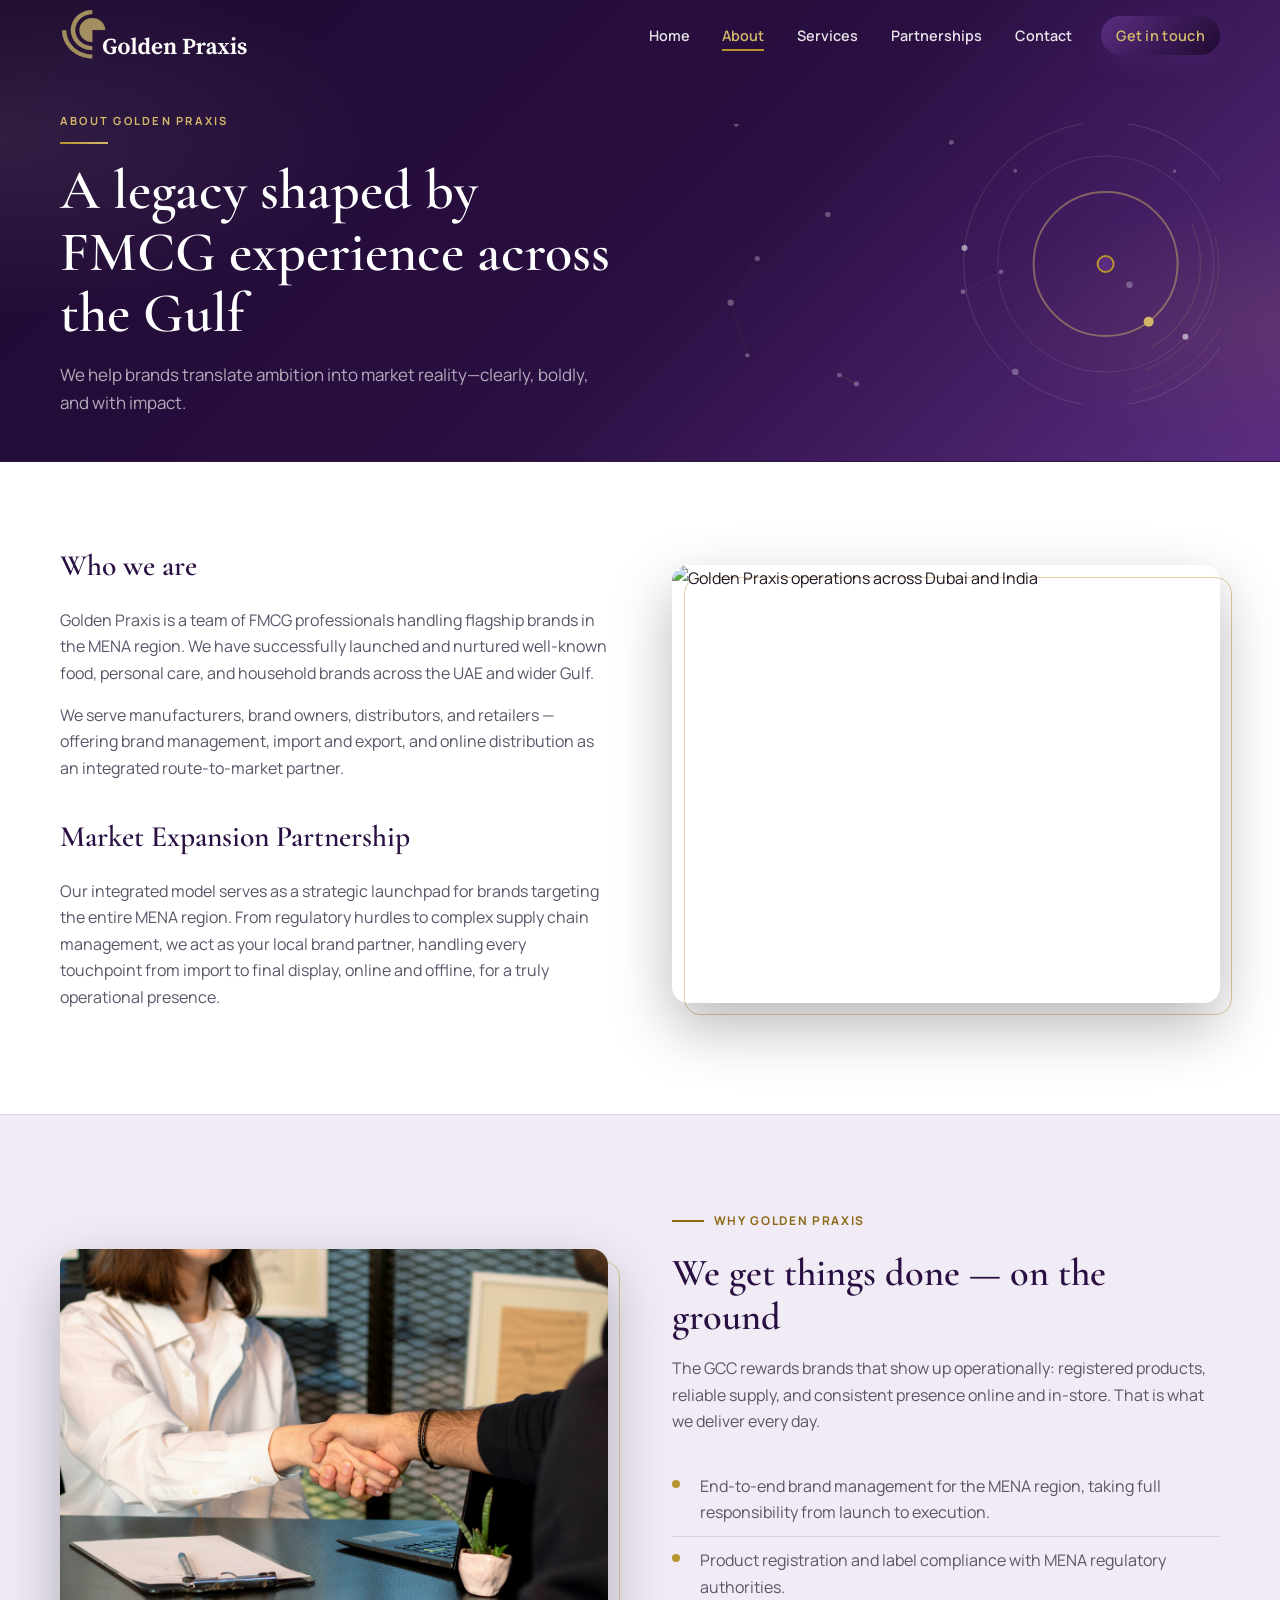
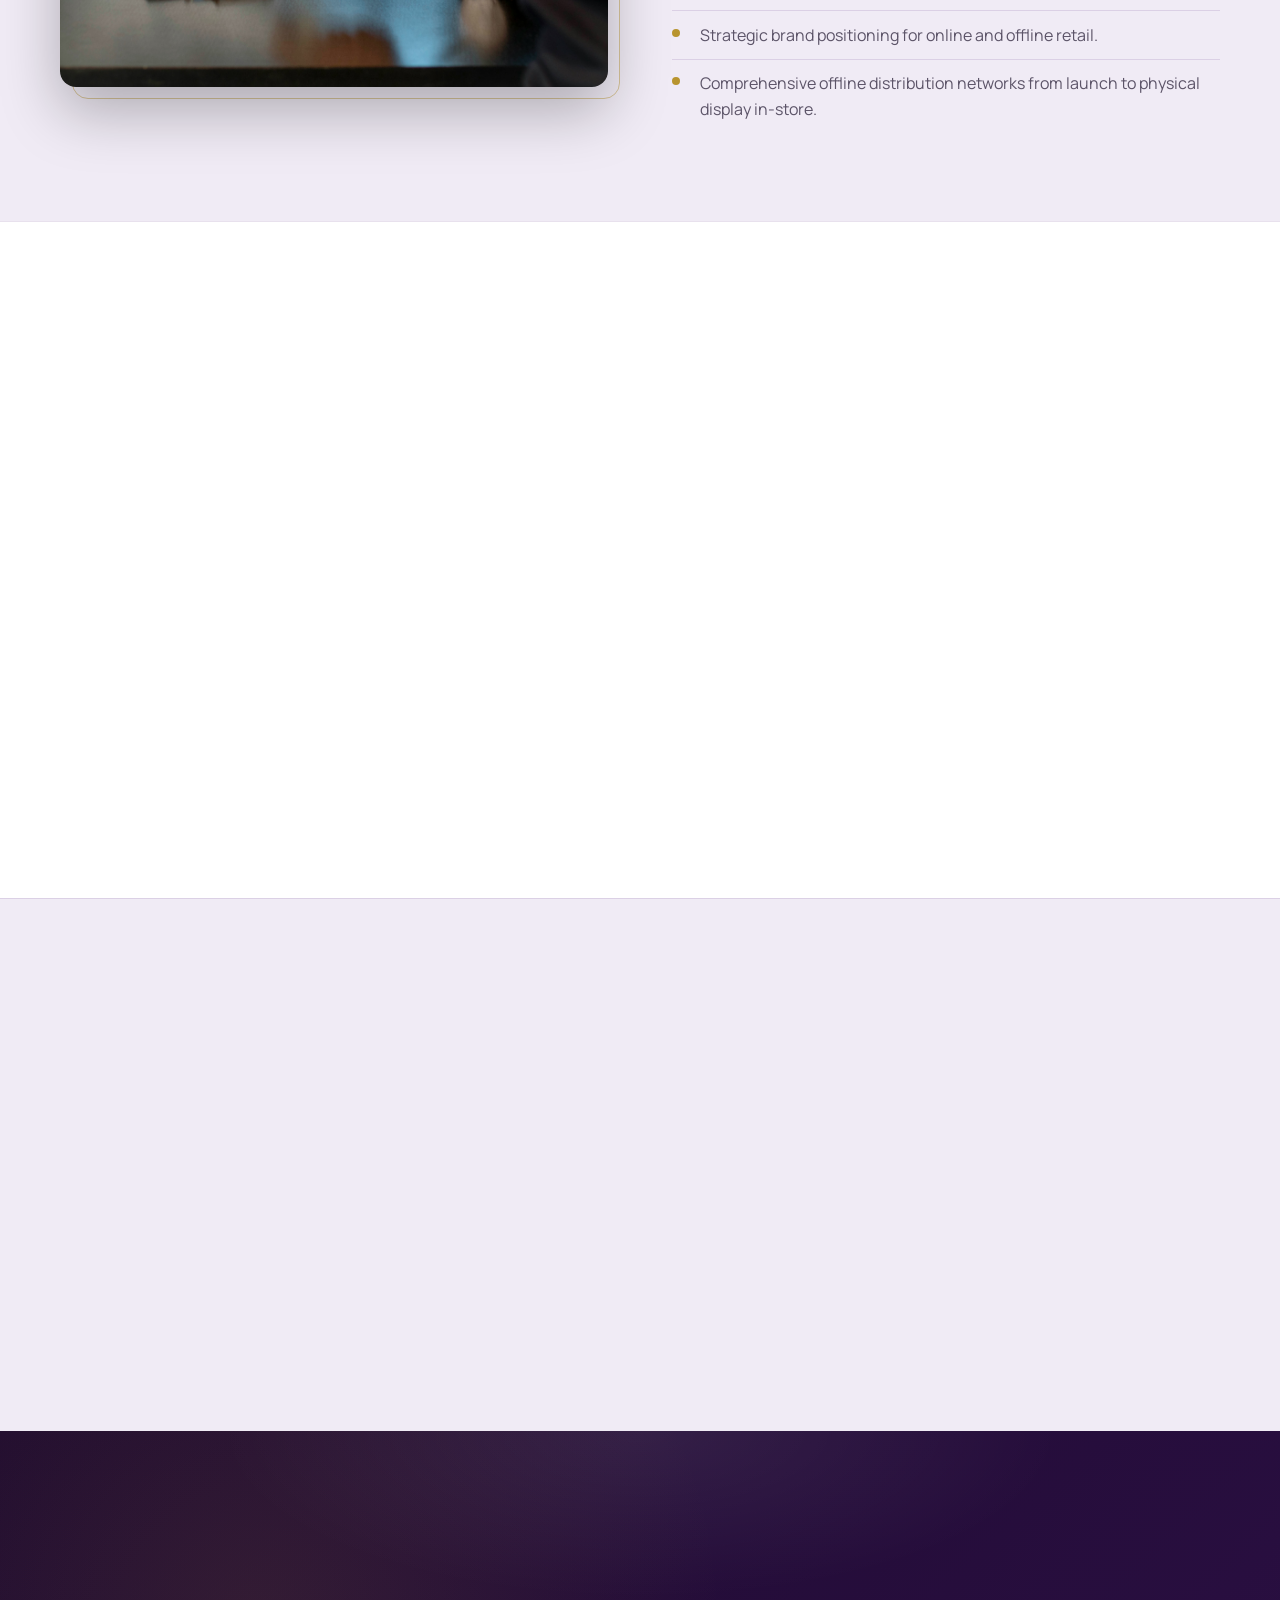
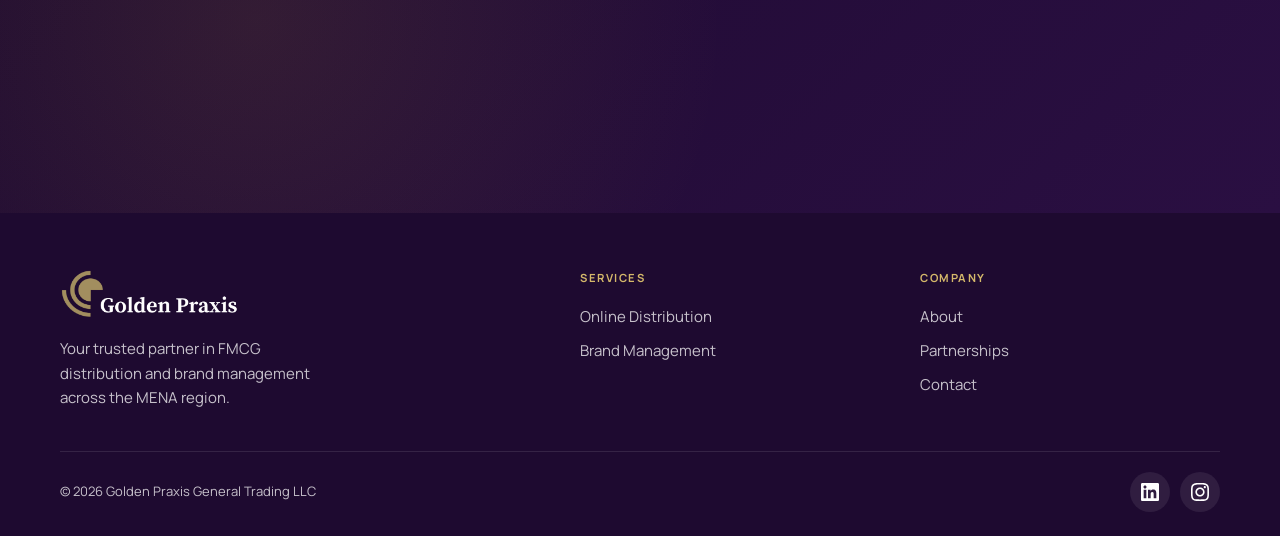
==== commit dd2c8df1: "Updated Description" ====
--- a/about.html
+++ b/about.html
@@ -4,7 +4,18 @@
   <meta charset="UTF-8">
   <meta name="viewport" content="width=device-width, initial-scale=1.0">
   <title>About | Golden Praxis Trading LLC</title>
-  <meta name="description" content="Golden Praxis - Your trusted partner in FMCG distribution and brand management across the MENA region.">
+  <meta name="description" content="Golden Praxis — Your trusted partner in FMCG distribution and brand management across the MENA region.">
+  <meta property="og:type" content="website">
+  <meta property="og:site_name" content="Golden Praxis Trading LLC">
+  <meta property="og:title" content="About | Golden Praxis Trading LLC">
+  <meta property="og:description" content="Golden Praxis — Your trusted partner in FMCG distribution and brand management across the MENA region.">
+  <meta property="og:url" content="https://www.goldenpraxis.com/about.html">
+  <meta property="og:image" content="images/logo-original.png">
+  <meta property="og:image:alt" content="Golden Praxis Trading LLC">
+  <meta name="twitter:card" content="summary_large_image">
+  <meta name="twitter:title" content="About | Golden Praxis Trading LLC">
+  <meta name="twitter:description" content="Golden Praxis — Your trusted partner in FMCG distribution and brand management across the MENA region.">
+  <meta name="twitter:image" content="images/logo-original.png">
   <link rel="stylesheet" href="css/styles.css">
 </head>
 <body>
--- a/css/styles.css
+++ b/css/styles.css
@@ -1719,12 +1719,18 @@
   display: flex;
   gap: 1.5rem;
   width: max-content;
-  animation: marquee 20s linear infinite;
+  will-change: transform;
   font-size: 0.8125rem;
   font-weight: 600;
   letter-spacing: 0.05em;
   text-transform: uppercase;
   color: var(--on-dark-muted);
+  opacity: 0;
+  transition: opacity 0.25s ease;
+}
+
+.expertise-track[data-ticker-ready] {
+  opacity: 1;
 }
 
 .ticker-sep {
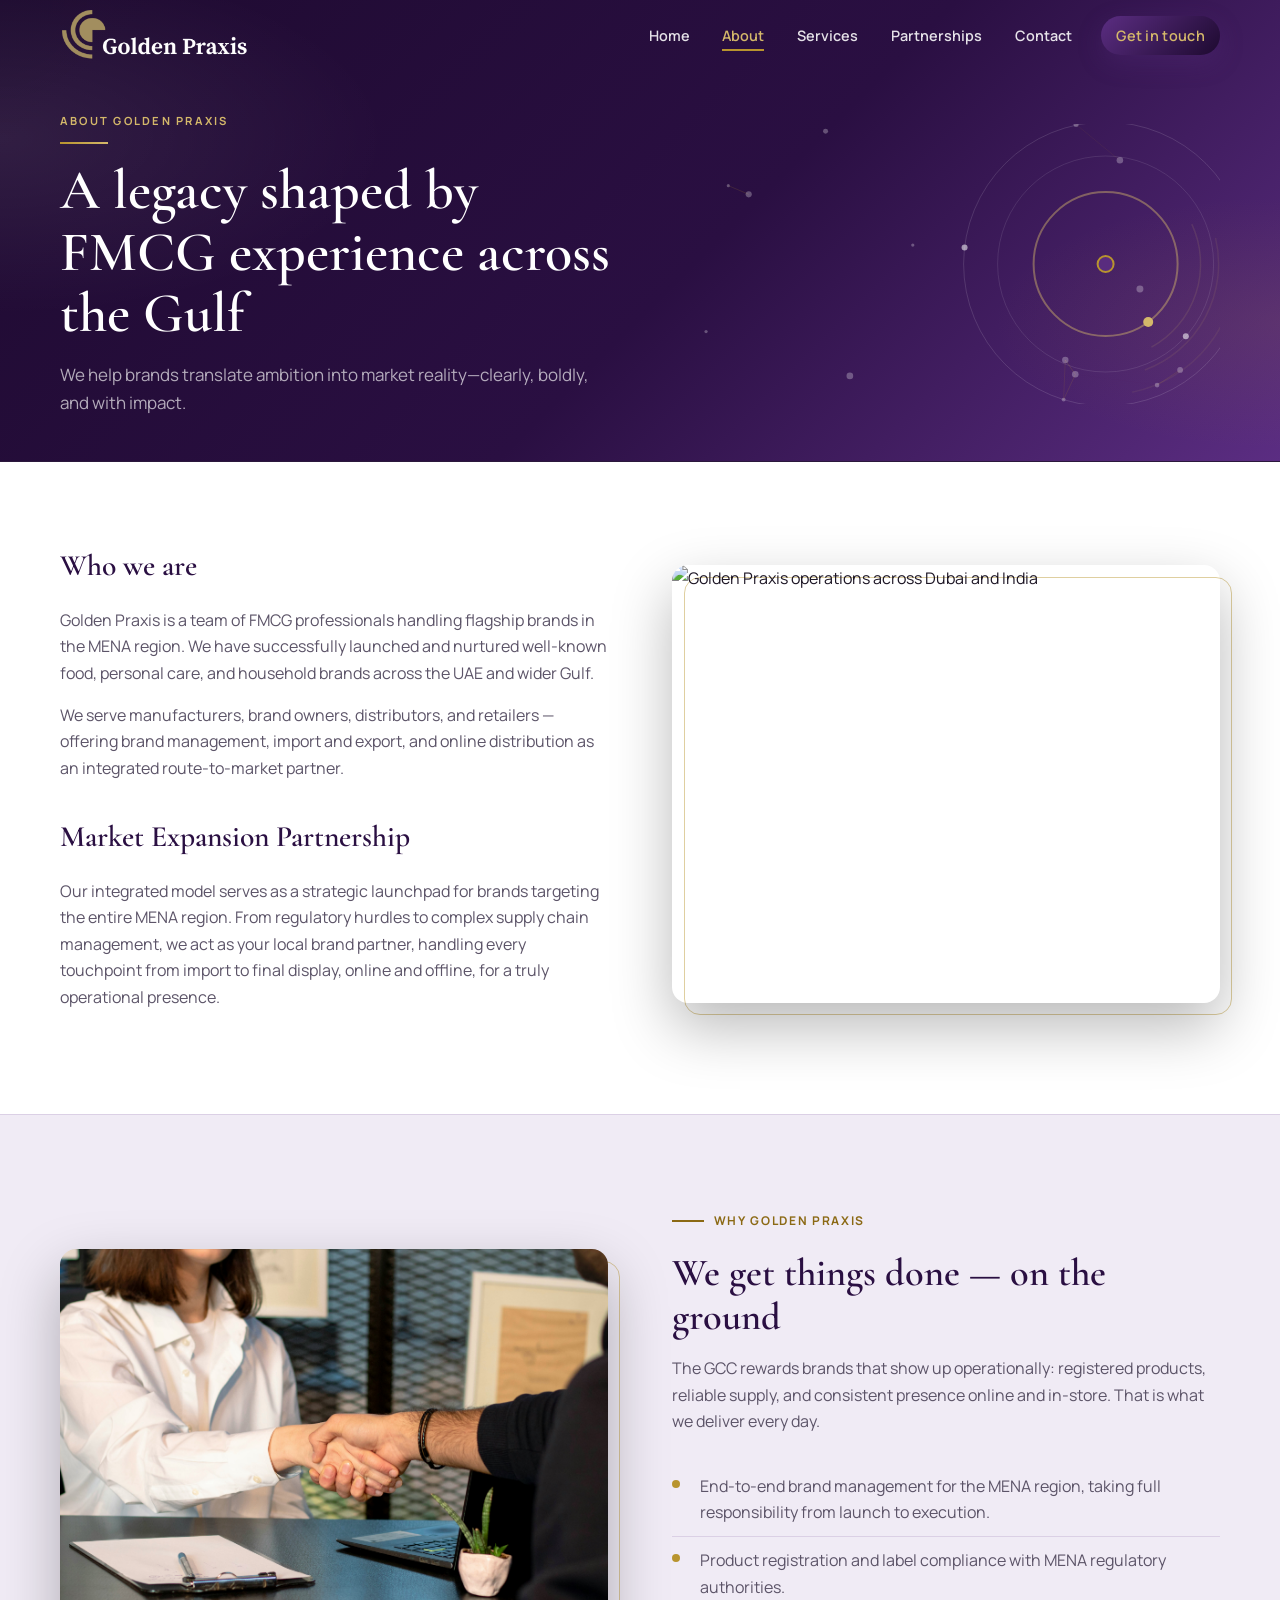
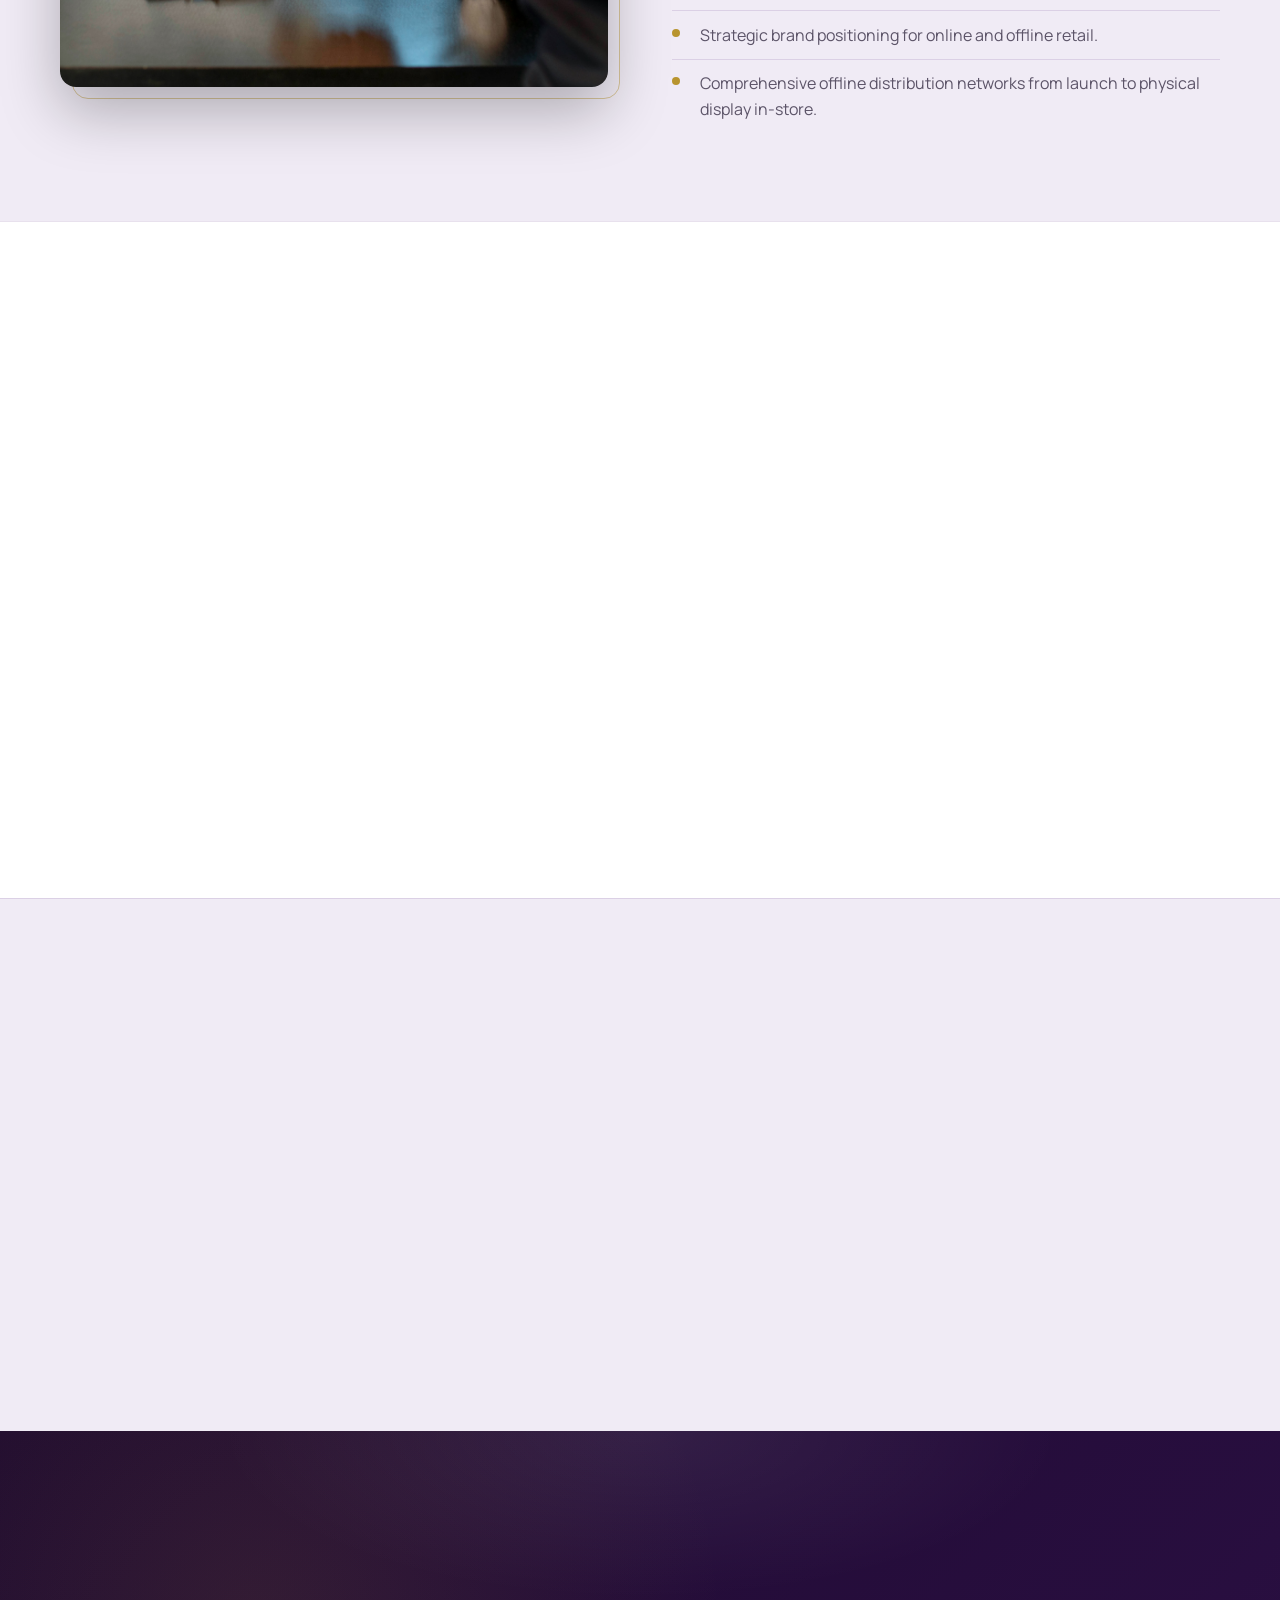
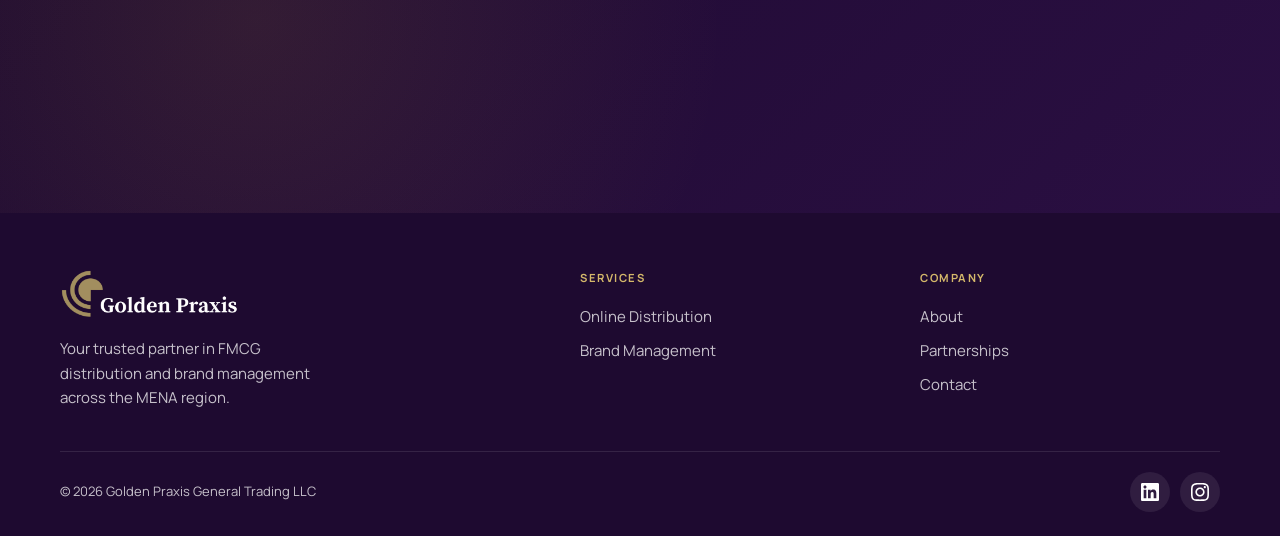
==== commit d99f6e7f: "Implement clean URLs and security headers Update .htaccess with URL rewriting rules to remove .html " ====
--- a/about.html
+++ b/about.html
@@ -9,7 +9,7 @@
   <meta property="og:site_name" content="Golden Praxis Trading LLC">
   <meta property="og:title" content="About | Golden Praxis Trading LLC">
   <meta property="og:description" content="Golden Praxis — Your trusted partner in FMCG distribution and brand management across the MENA region.">
-  <meta property="og:url" content="https://www.goldenpraxis.com/about.html">
+  <meta property="og:url" content="https://www.goldenpraxis.com/about">
   <meta property="og:image" content="images/logo-original.png">
   <meta property="og:image:alt" content="Golden Praxis Trading LLC">
   <meta name="twitter:card" content="summary_large_image">
@@ -32,22 +32,22 @@
 
   <header class="site-header">
     <div class="container header-inner">
-      <a class="logo" href="index.html"><img src="images/logo-original-2.png" onerror="this.src='images/logo.svg'" alt="Golden Praxis" height="44" style="width:auto"></a>
+      <a class="logo" href="/"><img src="images/logo-original-2.png" onerror="this.src='images/logo.svg'" alt="Golden Praxis" height="44" style="width:auto"></a>
       <button class="nav-toggle" aria-label="Open menu" aria-expanded="false"><span></span><span></span><span></span></button>
       <nav class="main-nav" aria-label="Main navigation">
         <ul>
-          <li><a href="index.html">Home</a></li>
-          <li><a href="about.html" class="active">About</a></li>
+          <li><a href="/">Home</a></li>
+          <li><a href="/about" class="active">About</a></li>
           <li class="nav-item has-dropdown">
-            <a href="services.html">Services</a>
+            <a href="/services">Services</a>
             <div class="dropdown">
-              <a href="services.html#online-distribution">Online Distribution</a>
-              <a href="services.html#brand-management">Brand Management</a>
+              <a href="/services#online-distribution">Online Distribution</a>
+              <a href="/services#brand-management">Brand Management</a>
             </div>
           </li>
-          <li><a href="partnerships.html">Partnerships</a></li>
-          <li><a href="contact.html">Contact</a></li>
-          <li class="header-cta"><a class="btn btn-primary btn-sm btn-arrow" href="contact.html">Get in touch</a></li>
+          <li><a href="/partnerships">Partnerships</a></li>
+          <li><a href="/contact">Contact</a></li>
+          <li class="header-cta"><a class="btn btn-primary btn-sm btn-arrow" href="/contact">Get in touch</a></li>
         </ul>
       </nav>
     </div>
@@ -205,8 +205,8 @@
         <h2 class="reveal">Discuss your brand's GCC opportunity</h2>
         <p class="reveal reveal-delay-1">We'll assess market fit, regulatory requirements, and the right mix of retail and e-commerce channels.</p>
         <div class="cta-actions reveal reveal-delay-2">
-          <a class="btn btn-gold btn-arrow" href="contact.html">Request a consultation</a>
-          <a class="btn btn-outline-light btn-arrow" href="services.html">Explore services</a>
+          <a class="btn btn-gold btn-arrow" href="/contact">Request a consultation</a>
+          <a class="btn btn-outline-light btn-arrow" href="/services">Explore services</a>
         </div>
       </div>
     </section>
@@ -217,22 +217,22 @@
     <div class="container">
       <div class="footer-grid">
         <div class="footer-brand">
-          <a class="logo" href="index.html"><img src="images/logo-original-2.png" alt="Golden Praxis" style="height:52px;width:auto"></a>
+          <a class="logo" href="/"><img src="images/logo-original-2.png" alt="Golden Praxis" style="height:52px;width:auto"></a>
           <p>Your trusted partner in FMCG distribution and brand management across the MENA region.</p>
         </div>
         <div>
           <h4>Services</h4>
           <ul>
-            <li><a href="services.html#online-distribution">Online Distribution</a></li>
-            <li><a href="services.html#brand-management">Brand Management</a></li>
+            <li><a href="/services#online-distribution">Online Distribution</a></li>
+            <li><a href="/services#brand-management">Brand Management</a></li>
           </ul>
         </div>
         <div>
           <h4>Company</h4>
           <ul>
-            <li><a href="about.html">About</a></li>
-            <li><a href="partnerships.html">Partnerships</a></li>
-            <li><a href="contact.html">Contact</a></li>
+            <li><a href="/about">About</a></li>
+            <li><a href="/partnerships">Partnerships</a></li>
+            <li><a href="/contact">Contact</a></li>
           </ul>
         </div>
       </div>
--- a/css/styles.css
+++ b/css/styles.css
@@ -165,11 +165,11 @@
 }
 
 .site-header.scrolled {
-  background: rgba(15, 5, 28, 0.72);
-  backdrop-filter: blur(24px);
-  -webkit-backdrop-filter: blur(24px);
-  box-shadow: 0 4px 32px rgba(0, 0, 0, 0.25);
-  border-bottom-color: rgba(212, 184, 106, 0.12);
+  background: rgba(30, 10, 48, 0.72);
+  backdrop-filter: blur(20px);
+  -webkit-backdrop-filter: blur(20px);
+  box-shadow: 0 4px 32px rgba(0, 0, 0, 0.35);
+  border-bottom-color: rgba(212, 184, 106, 0.14);
 }
 
 .header-inner {
@@ -2869,6 +2869,11 @@
   display: block;
 }
 
+.form-success.form-success--error {
+  background: #fef2f2;
+  color: #991b1b;
+}
+
 /* ── FAQ ── */
 .faq-list {
   max-width: 720px;
@@ -4084,4 +4089,4 @@
 .stagger-children.visible > * {
   opacity: 1;
   transform: translateY(0);
-}+}
